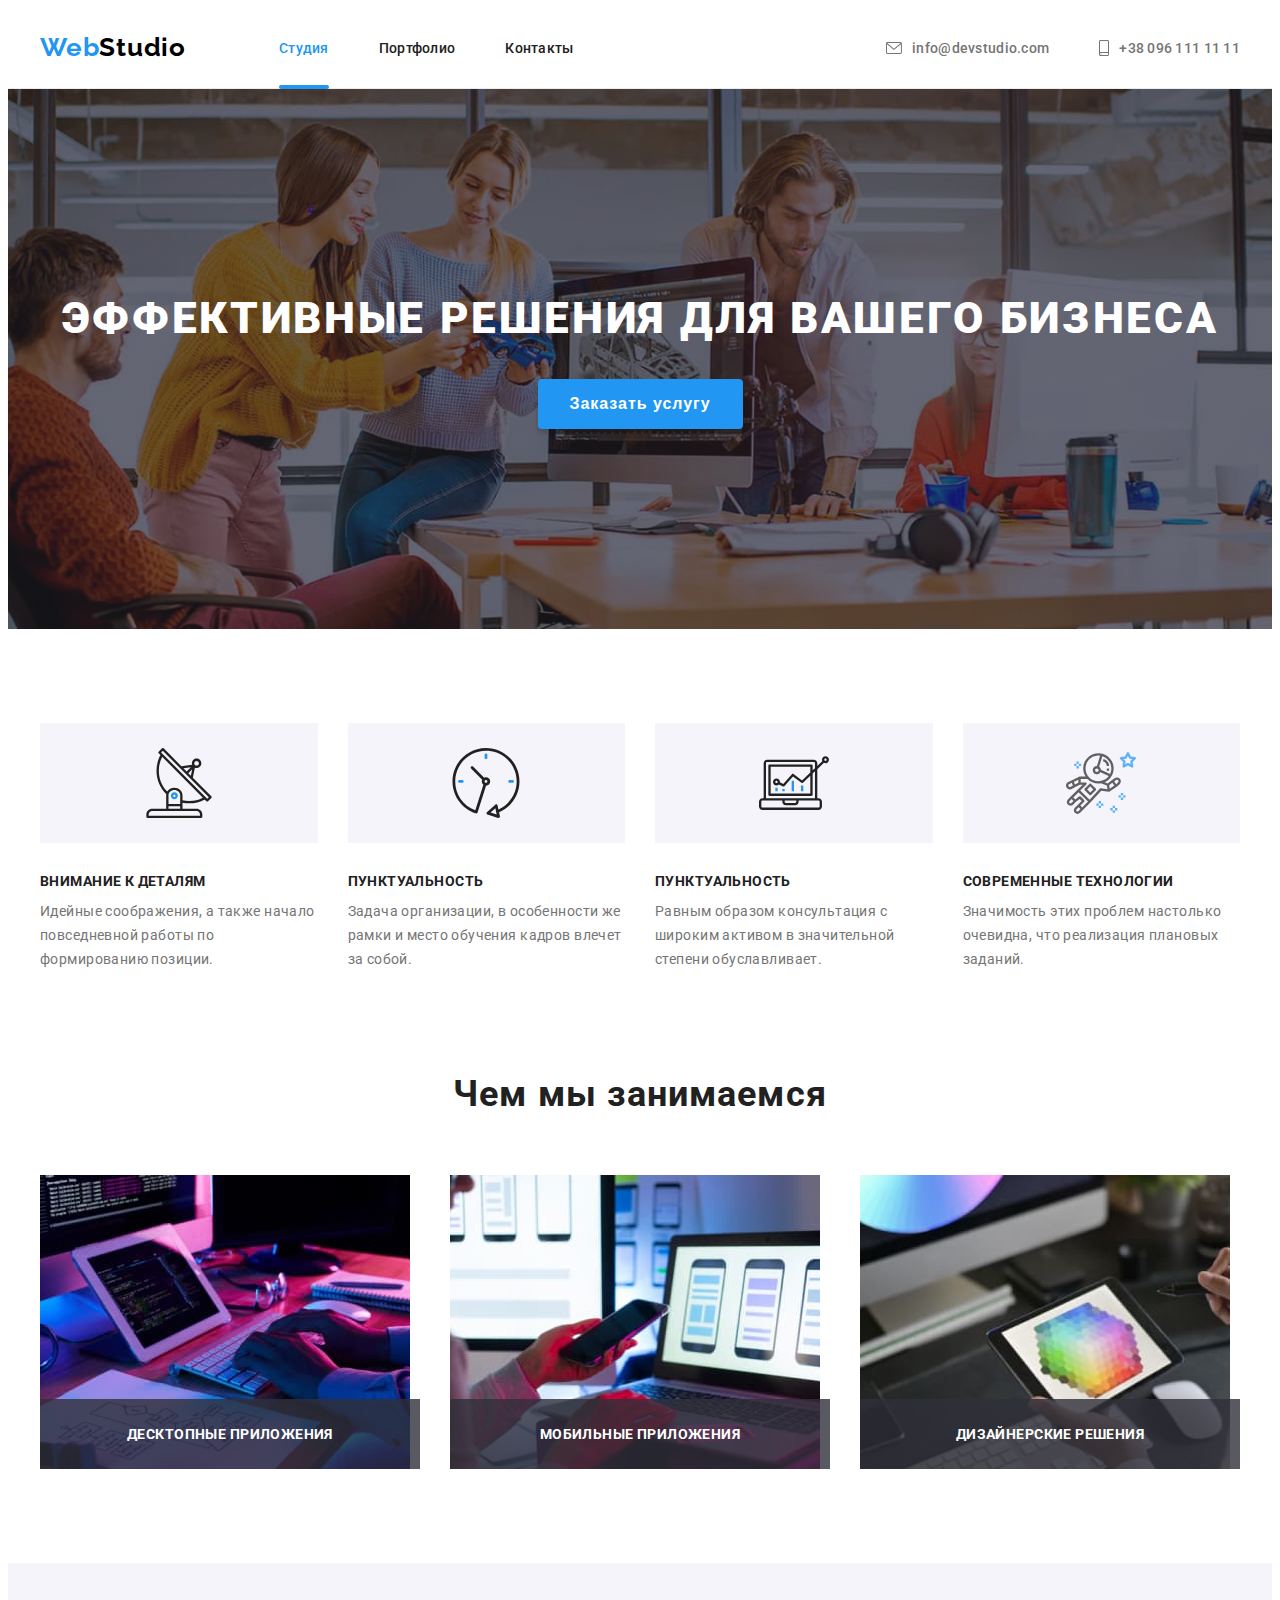
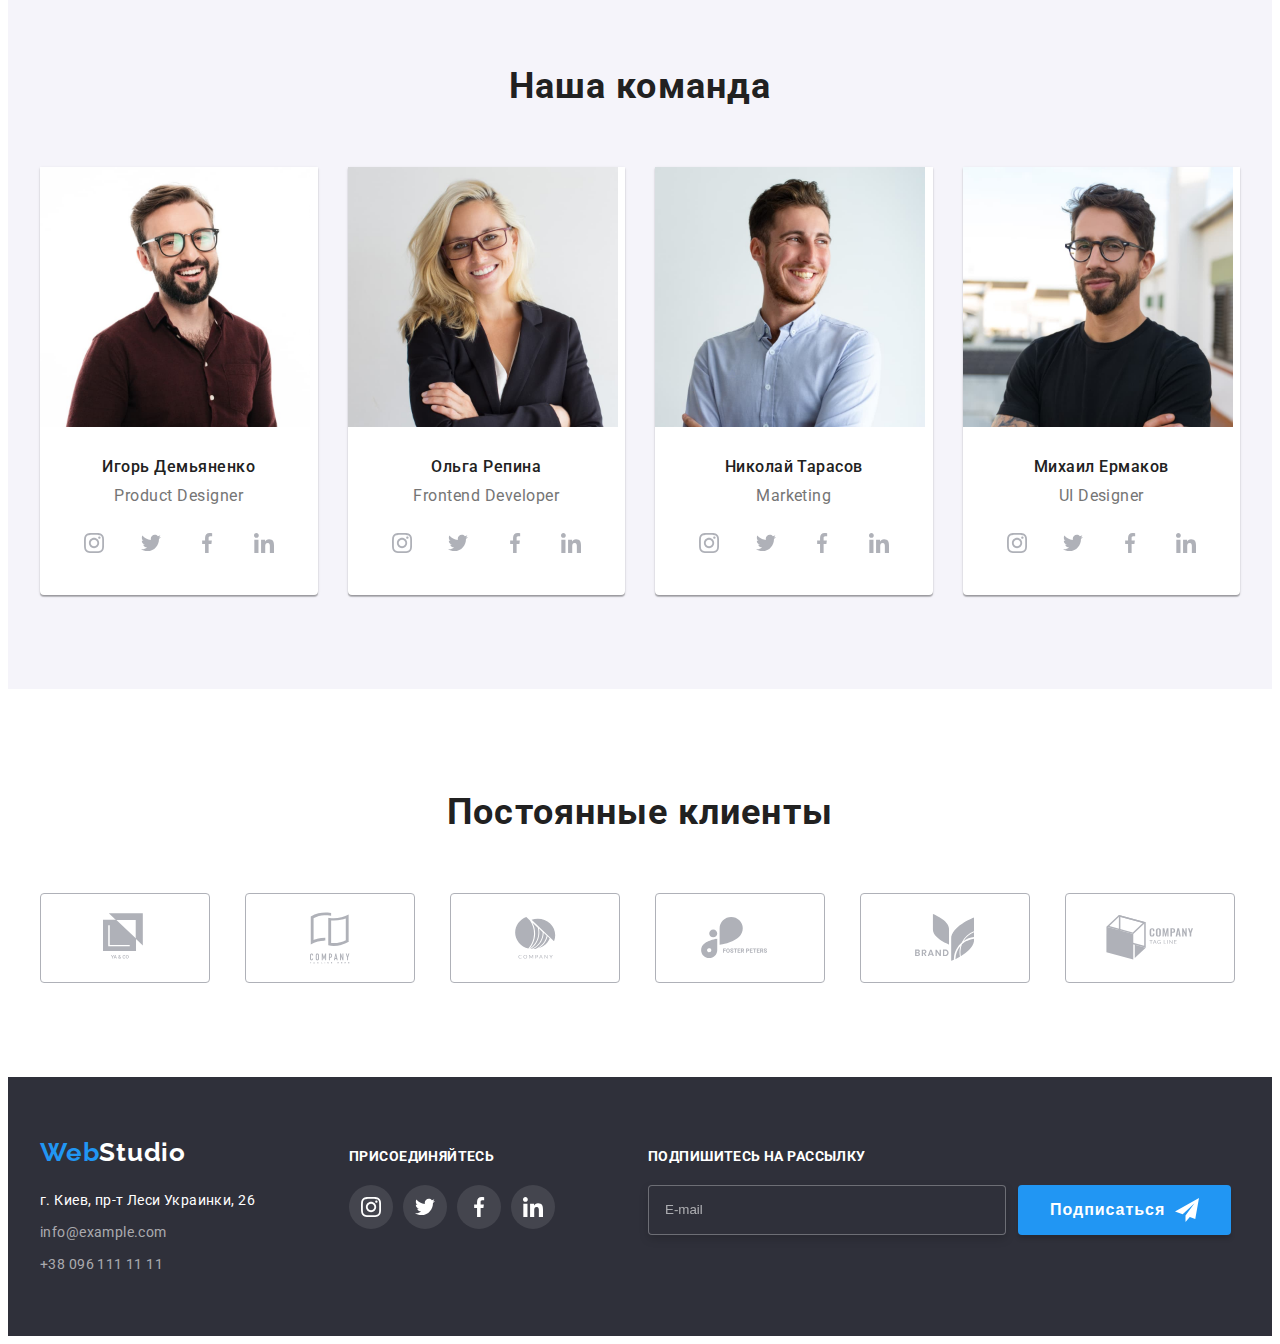
==== index.html @ 2a9a5961 "копия дз7" ====
<!DOCTYPE html>
<html lang="ru">
<head>
    <meta charset="UTF-8">
    <meta http-equiv="X-UA-Compatible" content="IE=edge">
    <meta name="viewport" content="width=device-width, initial-scale=1.0">
    <title>WebStudio</title>
    <link rel="stylesheet" href="./css/main.min.css">
    <link rel="preconnect" href="https://fonts.gstatic.com">
    <link href="https://fonts.googleapis.com/css2?family=Raleway:wght@700&family=Roboto:wght@400;500;700;900&display=swap" rel="stylesheet">
    <link rel="stylesheet"  href="https://cdnjs.cloudflare.com/ajax/libs/animate.css/4.1.1/animate.min.css"/>
    <link rel="stylesheet" href="https://cdnjs.cloudflare.com/ajax/libs/modern-normalize/1.0.0/modern-normalize.min.css" integrity="sha512-ISS7cAi1PEhQ8jnbJpJZMd29NlhNj4AWYyLOSp2CE/CsHxTCu+r+t0D2yoJudVrd0/8fTVPUVDzY5Tvli75u/g==" crossorigin="anonymous">
</head>
<body class="body">
    <header class="header">
        <div class="container">
            <nav class="navigation">
                <a class="navigation__logo link logo animate__backInDown" href="index.html" lang="en"> 
                    <span class="web">Web</span>Studio
                </a>
                <ul class="navigation__list list">
                    <li class="navigation__item list">
                        <a class="navigation__link navigation__link--current link" href="./index.html">Студия</a>
                    </li>
                    <li class="navigation__item list">
                        <a class="navigation__link link" href="./portfolio.html">Портфолио</a>
                    </li>
                    <li class="navigation__item list">
                        <a class="navigation__link link" href="#">Контакты</a>
                    </li>
                </ul>
            </nav>
            <ul class="list-link list">
                <li class="mail-link__item list">
                    <a class="mail-link link" href="mailto:info@devstudio.com"
                        lang="en">
                        <svg class="mail-icon" width="16px" height="12px";>
                            <use href="./img/sprite.svg#icon-envelope"></use>
                        </svg>
                        info@devstudio.com
                    </a>
                </li>
                <li class="tel-link__item list">
                    <a class="tel-link link" href="tel:+380961111111">
                        <svg class="tel-icon" width="10px" height="16px">
                            <use href="./img/sprite.svg#icon-smartphone"></use>
                        </svg>
                        +38 096 111 11 11
                    </a>
                </li>
            </ul>
        </div>
    </header>
    <main>
        <!-- HERO -->
        <section class="hero">
            <div class="container">
                <h1 class="hero__title">Эффективные решения для вашего бизнеса</h1>
                <button class="button hero__button" type="button" data-modal-open>Заказать услугу</button>
            </div>
        </section>
        <!-- Наши преимущества -->
        <section class="advantages section">
            <div class="container">
                <h2 class="title visually-hidden">Наши преимущества</h2>
                <ul class="advantages__list">
                    <li class="advantages__item list">
                        <div class="advantages__container">                        
                            <svg class="antenna-icon" width="70" height="70">
                                <use href="./img/sprite.svg#icon-antenna"></use>
                            </svg>
                        </div>
                        <h3 class="advantages__title">Внимание к деталям</h3>
                        <p class="advantages__description">Идейные соображения, а также начало повседневной работы по формированию позиции.</p>
                    </li>
                    <li class="advantages__item list">
                        <div class="advantages__container">                        
                            <svg class="clock-icon" width="70" height="70">
                                <use href="./img/sprite.svg#icon-clock"></use>
                            </svg>
                        </div>
                        <h3 class="advantages__title">Пунктуальность</h3>
                        <p class="advantages__description">Задача организации, в особенности же рамки и место обучения кадров влечет за собой.</p>
                    </li>
                    <li class="advantages__item list">
                        <div class="advantages__container">                        
                            <svg class="antena-icon" width="70" height="70">
                                <use href="./img/sprite.svg#icon-diagram"></use>
                            </svg>
                        </div>
                        <h3 class="advantages__title">Пунктуальность</h3>
                        <p class="advantages__description">Равным образом консультация с широким активом в значительной степени обуславливает.</p>
                    </li>
                    <li class="advantages__item list">
                        <div class="advantages__container">                        
                            <svg class="antena-icon" width="70" height="70">
                                <use href="./img/sprite.svg#icon-astronaut"></use>
                            </svg>
                        </div>
                        <h3 class="advantages__title">Современные технологии</h3>
                        <p class="advantages__description">Значимость этих проблем настолько очевидна, что реализация плановых заданий.</p>
                    </li>
                </ul>
            </div>
        </section>
        <!-- Чем мы занимаемся -->
        <section class="we-doing section">
            <div class="container">            
                <h2 class="title">Чем мы занимаемся</h2>
                <ul class="we-doing__list">
                    <li class="we-doing__item list">
                        <div class="we-doing__wrapper">
                            <img src="img/our-work/coding.jpg" alt="верстка сайтов" width="370" height="294"> 
                            <p class="we-doing__overlay">Десктопные приложения</p>
                        </div>
                    </li>
                    <li class="we-doing__item list">
                        <div class="we-doing__wrapper">
                            <img src="img/our-work/stylization.jpg" alt="стилизация под гаджеты" width="370" height="294">
                            <p class="we-doing__overlay">Мобильные приложения</p>
                        </div>
                    </li>
                    <li class="we-doing__item list">
                        <div class="we-doing__wrapper">
                            <img src="img/our-work/design.jpg" alt="дизайн сайтов" width="370" height="294">
                            <p class="we-doing__overlay">Дизайнерские решения</p>
                        </div>
                    </li>
                </ul>
            </div>
        </section>
        <!-- Наша Команда -->
        <section class="team section">
            <div class="container">
                <h2 class="title">Наша команда</h2>
                <ul class="team__list">
                    <li class="team__item list">
                        <img src="img/our-team/Igor_demyanenko.jpg" alt="Игорь Демьяненко" width="270" height="260">
                        <div class="team__content">
                            <h3 class="team__name">Игорь Демьяненко</h3>
                            <p class="team__position" lang="en">Product Designer</p>
                            <ul class="social__list">
                                <li class="social__item list">
                                    <a href="" class="social__link link">
                                        <svg class="social__icon" Width="20" Height="20">
                                            <use href="./img/sprite.svg#icon-instagram"></use>
                                        </svg>
                                    </a>
                                </li>
                                <li class="social__item list">
                                    <a href="" class="social__link link">
                                        <svg class="social__icon" Width="20" Height="20">
                                            <use href="./img/sprite.svg#icon-twitter"></use>
                                        </svg>
                                    </a>
                                </li>
                                <li class="social__item list">
                                    <a href="" class="social__link link">
                                        <svg class="social__icon" Width="20" Height="20">
                                            <use href="./img/sprite.svg#icon-facebook"></use>
                                        </svg>
                                    </a>
                                </li>
                                <li class="social__item list">
                                    <a href="" class="social__link link">
                                        <svg class="social__icon" Width="20" Height="20">
                                            <use href="./img/sprite.svg#icon-linkedin"></use>
                                        </svg>
                                    </a>
                                </li>
                            </ul>
                        </div>
                   </li>
                    <li class="team__item list">
                        <img src="img/our-team/Olha_Repina.jpg" alt="Ольга Репина" width="270" height="260">
                        <div class="team__content">
                            <h3 class="team__name">Ольга Репина</h3>
                            <p class="team__position" lang="en">Frontend Developer</p>
                            <ul class="social__list">
                                <li class="social__item list">
                                    <a href="" class="social__link link">
                                        <svg class="social__icon" Width="20" Height="20">
                                            <use href="./img/sprite.svg#icon-instagram"></use>
                                        </svg>
                                    </a>
                                </li>
                                <li class="social__item list">
                                    <a href="" class="social__link link">
                                        <svg class="social__icon" Width="20" Height="20">
                                            <use href="./img/sprite.svg#icon-twitter"></use>
                                        </svg>
                                    </a>
                                </li>
                                <li class="social__item list">
                                    <a href="" class="social__link link">
                                        <svg class="social__icon" Width="20" Height="20">
                                            <use href="./img/sprite.svg#icon-facebook"></use>
                                        </svg>
                                    </a>
                                </li>
                                <li class="social__item list">
                                    <a href="" class="social__link link">
                                        <svg class="social__icon" Width="20" Height="20">
                                            <use href="./img/sprite.svg#icon-linkedin"></use>
                                        </svg>
                                    </a>
                                </li>
                            </ul>
                        </div>
                    </li>
                    <li class="team__item list">
                        <img src="img/our-team/Nikolai_Tarasov.jpg" alt="Николай Тарасов" width="270" height="260">
                        <div class="team__content">
                            <h3 class="team__name">Николай Тарасов</h3>
                            <p class="team__position" lang="en">Marketing</p>
                            <ul class="social__list">
                                <li class="social__item list">
                                    <a href="" class="social__link link">
                                        <svg class="social__icon" Width="20" Height="20">
                                            <use href="./img/sprite.svg#icon-instagram"></use>
                                        </svg>
                                    </a>
                                </li>
                                <li class="social__item list">
                                    <a href="" class="social__link link">
                                        <svg class="social__icon" Width="20" Height="20">
                                            <use href="./img/sprite.svg#icon-twitter"></use>
                                        </svg>
                                    </a>
                                </li>
                                <li class="social__item list">
                                    <a href="" class="social__link link">
                                        <svg class="social__icon" Width="20" Height="20">
                                            <use href="./img/sprite.svg#icon-facebook"></use>
                                        </svg>
                                    </a>
                                </li>
                                <li class="social__item list">
                                    <a href="" class="social__link link">
                                        <svg class="social__icon" Width="20" Height="20">
                                            <use href="./img/sprite.svg#icon-linkedin"></use>
                                        </svg>
                                    </a>
                                </li>
                            </ul>
                        </div>
                    </li>
                    <li class="team__item list">
                        <img src="img/our-team/Mikhail_Ermakov.jpg" alt="Михаил Ермаков" width="270" height="260">
                        <div class="team__content">
                            <h3 class="team__name">Михаил Ермаков</h3>
                            <p class="team__position" lang="en">UI Designer</p>
                             <ul class="social__list">
                                <li class="social__item list">
                                    <a href="" class="social__link link">
                                        <svg class="social__icon" Width="20" Height="20">
                                            <use href="./img/sprite.svg#icon-instagram"></use>
                                        </svg>
                                    </a>
                                </li>
                                <li class="social__item list">
                                    <a href="" class="social__link link">
                                        <svg class="social__icon" Width="20" Height="20">
                                            <use href="./img/sprite.svg#icon-twitter"></use>
                                        </svg>
                                    </a>
                                </li>
                                <li class="social__item list">
                                    <a href="" class="social__link link">
                                        <svg class="social__icon" Width="20" Height="20">
                                            <use href="./img/sprite.svg#icon-facebook"></use>
                                        </svg>
                                    </a>
                                </li>
                                <li class="social__item list">
                                    <a href="" class="social__link link">
                                        <svg class="social__icon" Width="20" Height="20">
                                            <use href="./img/sprite.svg#icon-linkedin"></use>
                                        </svg>
                                    </a>
                                </li>
                            </ul>
                        </div>
                    </li>
                </ul>
            </div>
        </section>
        <!-- Постоянные клиенты -->
        <section class="clients section">
            <div class="container">
                <h2 class="title"> Постоянные клиенты</h2>
                <ul class="clients__list">
                        <li class="clients__item list">
                            <a href="" class="clients__link link">
                                <svg class="clients__icon" Width="44" Height="49">
                                    <use href="./img/sprite.svg#icon-yaco"></use>
                                </svg>
                            </a>
                        </li>
                        <li class="clients__item list">
                            <a href="" class="clients__link link">
                                <svg class="clients__icon" Width="40" Height="52">
                                    <use href="./img/sprite.svg#icon-tagline"></use>
                                </svg>
                            </a>
                        </li>
                    <li class="clients__item list">
                        <a href="" class="clients__link link">
                            <svg class="clients__icon" Width="41" Height="42">
                                <use href="./img/sprite.svg#icon-company"></use>
                            </svg>
                        </a>
                    </li>
                    <li class="clients__item list">
                        <a href="" class="clients__link link">
                            <svg class="clients__icon" Width="79" Height="42">
                                <use href="./img/sprite.svg#icon-foster"></use>
                            </svg>
                        </a>
                    </li>
                    <li class="clients__item list">
                        <a href="" class="clients__link link">
                            <svg class="clients__icon" Width="59" Height="47">
                                <use href="./img/sprite.svg#icon-brand"></use>
                            </svg>
                        </a>
                    </li>
                    <li class="clients__item list">
                        <a href="" class="clients__link link">
                            <svg class="clients__icon" Width="88" Height="45">
                                <use href="./img/sprite.svg#icon-tagline2"></use>
                            </svg>
                        </a>
                    </li>
                </ul>
            </div>
        </section>
    </main>
    <footer class="footer">
        <div class="footer__container container">
            <div class="footer__address">
                <a class="logo footer__logo link" href="/index.html" lang="en"> 
                    <span class="web">Web</span>Studio
                </a>
                <address class="address">
                    <ul class="address__list list">
                        <li class="address__link list">
                            <a class="map__link link" href="https://goo.gl/maps/UGEpoh52W3yYsYzf7" target="_blank" rel="noopener noreferrer">г. Киев, пр-т Леси Украинки, 26</a>
                        </li>
                        <li class="address__link list">
                            <a class="mail__link-footer link" href="mailto:info@example.com">info@example.com</a>
                        </li>
                        <li class="address__link list">
                            <a class="tel__link-footer link" href="tel:+380961111111">+38 096 111 11 11</a>
                        </li>
                    </ul>
                </address>
            </div>
            <div class="footer-icon">
                <b class="footer-social">ПРИСОЕДИНЯЙТЕСЬ</b>
                <ul class="social__list footer-social__list">
                    <li class="footer-social__item list">
                        <a href="" class="social__link footer-social__link link">
                            <svg class="footer-social__icon" Width="20" Height="20">
                                <use href="./img/sprite.svg#icon-instagram"></use>
                            </svg>
                        </a>
                    </li>
                    <li class="footer-social__item list">
                        <a href="" class="social__link footer-social__link link">
                            <svg class="footer-social__icon" Width="20" Height="20">
                                <use href="./img/sprite.svg#icon-twitter"></use>
                            </svg>
                        </a>
                    </li>
                    <li class="footer-social__item list">
                        <a href="" class="social__link footer-social__link link">
                            <svg class="footer-social__icon" Width="20" Height="20">
                                <use href="./img/sprite.svg#icon-facebook"></use>
                            </svg>
                        </a>
                    </li>
                    <li class="footer-social__item list">
                        <a href="" class="social__link footer-social__link link">
                            <svg class="footer-social__icon" Width="20" Height="20">
                                <use href="./img/sprite.svg#icon-linkedin"></use>
                            </svg>
                        </a>
                    </li>
                </ul>
            </div>
            <div class="subscription">
                <b class="footer-social">ПОДПИШИТЕСЬ НА РАССЫЛКУ</b>
                <form class="subscription__form" action="#">
                    <label class="subscription__label">
                        <input type="email" name="E-mail" placeholder="E-mail" class="subscription__input">                        
                    </label>
                    <button type="submit" class="button subscription__btn">Подписаться
                        <svg class="btn__icon" Width="24" Height="24">
                            <use href="./img/sprite.svg#icon-send"></use>
                        </svg>
                    </button>
                </form>
            </div>
        </div>
    </footer>

    <div class="backdrop is-hidden" data-modal>
        <div class="modal">
            <button type="button" class="modal__close-button" data-modal-close>
                <svg class="modal__close-button_icon" width="11" height="11">
                    <use href="./img/sprite.svg#modal-close-button"></use>
                </svg>
            </button>
            <h3 class="modal__title">Оставьте свои данные, мы вам перезвоним</h3>
            <form class="modal-form" action="#">
                <label class="modal-form__field"> Имя
                    <span class="modal-form__input-wrapper">
                        <input type="text" name="user-name" placeholder="" class="modal-form__input" required 
                        minlength="2">
                        <svg class="icon__modal" Width="18" Height="18">
                            <use href="./img/sprite.svg#icon-person"></use>
                        </svg>                        
                    </span>
                </label>
                <label class="modal-form__field"> Телефон
                    <span class="modal-form__input-wrapper">
                        <input type="tel" name="user-tel" placeholder="" class="modal-form__input" required 
                        pattern="[0-9]{3}-[0-9]{3}-[0-9]{2}-[0-9]{2}" title="050-111-11-11">
                        <svg class="icon__modal" Width="18" Height="18">
                            <use href="./img/sprite.svg#icon-phone"></use>
                        </svg>
                    </span>    
                </label>
                <label class="modal-form__field"> Почта
                    <span class="modal-form__input-wrapper">
                        <input type="email" name="user-email" placeholder="" class="modal-form__input">
                        <svg class="icon__modal" Width="18" Height="18">
                            <use href="./img/sprite.svg#icon-email"></use>
                        </svg>
                    </span>    
                </label>
                <label class="modal-form__field"> Комментарий
                   <textarea name="user-message" class="modal-form__message" placeholder="Введите текст"></textarea>
                </label>
                <input type="checkbox" id="user-term" name="user-term" class="modal-form__term visually-hidden">
                <label for="user-term" class="modal-form__check-desc">Соглашаюсь с рассылкой и принимаю&nbsp;
                    <a href="#" class="modal-form__contract"> Условия договора</a>
                </label>
                <button type="submit" class="modal__btn">Отправить</button>
            </form>
        </div>
    </div>

    <script src="./js/modal.js"></script>
</body>
</html>
---- css/main.min.css ----
:root{--main-font: "Roboto", sans-serif;--second-font: "Raleway", sans-serif;--main-color: #ffffff;--second-color: #2196f3;--bottom-background: #188ce8;--text-color: #212121;--second-text-color: #757575;--second-background: #2F303A;--team-background: #F5F4FA;--navigation__logo: #000000;--footer-logo: #ffffff;--icon-color: #AFB1B8;--section-pb: 94px;--section-pt: 94px}.section{padding-top:var(--section-pt);padding-bottom:var(--section-pb)}.visually-hidden{position:absolute !important;clip:rect(1px 1px 1px 1px);clip:rect(1px, 1px, 1px, 1px);padding:0 !important;border:0 !important;height:1px !important;width:1px !important;overflow:hidden}.body{font-family:var(--main-font);font-weight:400;background:var(--main-color)}h1,h2,h3,h4,h5,h6,p,b{margin:0}ul,ol{margin:0;padding:0}img{display:block}.link{text-decoration:none}.list{list-style:none}.address,.footer-social{font-style:normal}.container{width:1200px;margin:0 auto;padding:0 15px}.button{display:block;margin:0 auto;min-width:200px;padding:10px 32px;font-weight:700;font-size:16px;line-height:1.875em;letter-spacing:0.06em;cursor:pointer;color:var(--main-color);background:var(--second-color);box-shadow:0px 4px 4px rgba(0,0,0,0.15);border-radius:4px;border:none}.social__link{display:flex;justify-content:center;align-items:center;width:44px;height:44px;border-radius:50%;transition:background-color 250ms cubic-bezier(0.4, 0, 0.2, 1)}.social__link:hover,.social__link:focus{background-color:var(--second-color)}.social__link:hover .social__icon,.social__link:focus .social__icon{fill:#ffffff}.logo{font-family:var(--second-font);font-weight:700;font-size:26px;line-height:1.192em;letter-spacing:0.03em;margin-right:93px;padding-top:24px;padding-bottom:25px;color:var(--navigation__logo);animation-duration:700ms}.web{color:var(--second-color)}.title{font-weight:700;font-size:36px;line-height:1.666em;text-align:center;letter-spacing:0.03em;color:var(--text-color);margin-bottom:50px}.social__list{display:flex;align-items:center;justify-content:space-between}.social__icon{fill:var(--icon-color);transition:fill 250ms cubic-bezier(0.4, 0, 0.2, 1)}.backdrop{position:fixed;top:0;left:0;width:100vw;height:100vh;background-color:rgba(0,0,0,0.1);transition:all 250ms linear}.modal{position:absolute;top:50%;left:50%;transform:translate(-50%, -50%);width:528px;height:581px;background-color:var(--main-color);box-shadow:0px 1px 3px rgba(0,0,0,0.12),0px 1px 1px rgba(0,0,0,0.14),0px 2px 1px rgba(0,0,0,0.2);border-radius:4px;padding:40px}.modal__close-button{align-items:center;position:absolute;top:8px;right:8px;width:30px;height:30px;background:var(--main-color);border:1px solid rgba(0,0,0,0.1);border-radius:50%;cursor:pointer;transition:250ms cubic-bezier(0.4, 0, 0.2, 1)}.modal__close-button:hover,.modal__close-button:focus{fill:var(--second-color)}.is-hidden{opacity:0;visibility:hidden;pointer-events:none}.modal__title{font-weight:700;font-size:20px;line-height:1.15em;letter-spacing:0.03em;color:var(--text-color);margin-bottom:12px}.modal-form{display:flex;flex-direction:column}.modal-form__field{position:relative;font-family:var(--main-font);font-weight:400;font-size:12px;line-height:14px;letter-spacing:0.01em;color:#757575}.modal-form__input{width:100%;height:40px;border:1px solid rgba(33,33,33,0.2);border-radius:4px;padding-left:42px;transition:250ms cubic-bezier(0.4, 0, 0.2, 1)}.modal-form__input:focus{outline:none;border-color:var(--second-color)}.modal-form__input-wrapper{position:relative;display:block;margin-top:4px;margin-bottom:10px}.icon__modal{position:absolute;top:50%;left:12px;transform:translateY(-50%);transition:250ms cubic-bezier(0.4, 0, 0.2, 1)}.modal-form__input:focus+.icon__modal{fill:var(--second-color)}.modal-form__message{width:100%;height:120px;border:1px solid rgba(33,33,33,0.2);border-radius:4px;padding:12px 16px;resize:none;transition:250ms cubic-bezier(0.4, 0, 0.2, 1);margin-top:4px;margin-bottom:20px}.modal-form__message::placeholder{color:rgba(117,117,117,0.5)}.modal-form__message:focus{outline:none;border-color:var(--second-color)}.modal-form__check-desc{font-family:var(--main-font);font-style:normal;font-weight:400;font-size:14px;line-height:24px;letter-spacing:0.03em;color:var(--second-text-color);display:flex;align-items:center;margin-bottom:30px}.modal-form__check-desc::before{display:block;content:"";width:16px;height:15px;border:1px solid #212121;cursor:pointer;margin-right:8px}.modal-form__term:checked+.modal-form__check-desc::before{background-image:url(../img/icon-check.svg);background-position:center;border:none}.modal-form__term:focus+.modal-form__check-desc::before{outline:1px solid #2196F3}.modal-form__contract{text-decoration-line:underline;color:var(--second-color)}.modal__btn{display:block;align-items:center;margin:0 auto;padding:10px 55px;font-family:var(--main-font);font-weight:700;font-size:16px;line-height:30px;letter-spacing:0.06em;cursor:pointer;min-width:200px;color:var(--main-color);background-color:var(--second-color);box-shadow:0px 4px 4px rgba(0,0,0,0.15);border-radius:4px;border:none;transition:250ms cubic-bezier(0.4, 0, 0.2, 1)}.modal__btn:focus,.modal__btn:hover{background-color:var(--bottom-background)}.header{border-bottom:1px solid #ECECEC}.header .container{display:flex;align-items:center}.navigation{display:flex;align-items:center}.navigation__list{display:flex;align-items:center}.navigation__item:not(:last-child){margin-right:50px;position:relative}.navigation__link{font-weight:500;font-size:14px;line-height:1.143em;letter-spacing:0.02em;color:var(--text-color);padding-top:32px;padding-bottom:32px;transition:color 250ms cubic-bezier(0.4, 0, 0.2, 1)}.navigation__link:hover,.navigation__link:focus{color:var(--second-color)}.navigation__link--current{color:var(--second-color)}.navigation__link--current::after{content:"";display:block;width:100%;height:4px;background-color:var(--second-color);position:absolute;border-radius:2px;margin-top:28px}.list-link{display:flex;align-items:center;margin-left:auto}.mail-link,.tel-link{font-weight:500;font-size:14px;line-height:1.143em;letter-spacing:0.02em;color:var(--second-text-color);display:flex;align-items:center;padding-top:10px;padding-bottom:10px;transition:color 250ms cubic-bezier(0.4, 0, 0.2, 1)}.mail-link:focus,.mail-link:hover,.tel-link:focus,.tel-link:hover{color:var(--second-color)}.mail-link:focus svg,.mail-link:hover svg,.tel-link:focus svg,.tel-link:hover svg{fill:var(--second-color)}.mail-icon{margin-right:10px;fill:var(--second-text-color);transition:fill 250ms cubic-bezier(0.4, 0, 0.2, 1)}.tel-icon{margin-right:10px;fill:var(--second-text-color);transition:fill 250ms cubic-bezier(0.4, 0, 0.2, 1)}.tel-link__item{margin-left:50px}.hero{background-image:linear-gradient(to right, rgba(47,48,58,0.4), rgba(47,48,58,0.4)),url(../img/hero-img.jpg);background-size:cover;background-repeat:no-repeat;background-position:center;background-color:var(--second-background);max-width:1600px;margin:0 auto}.hero .container{padding:200px 0}.hero__title{font-weight:900;font-size:44px;line-height:1.363em;letter-spacing:0.06em;text-transform:uppercase;text-align:center;color:var(--main-color);margin-bottom:30px}.hero__button{transition:background-color 250ms cubic-bezier(0.4, 0, 0.2, 1)}.hero__button:hover,.hero__button:focus{background-color:var(--bottom-background)}.advantages{padding-bottom:0}.advantages__title{font-weight:700;font-size:14px;line-height:1.143em;letter-spacing:0.03em;text-transform:uppercase;color:var(--text-color);margin-bottom:10px}.advantages__list{display:flex;margin-top:-30px;margin-left:-30px}.advantages__item{margin-top:30px;margin-left:30px;flex-basis:calc(100% / 4 - 30px)}.advantages__container{display:flex;align-items:center;justify-content:center;height:120px;background-color:var(--team-background);margin-bottom:30px}.advantages__description{font-size:14px;line-height:1.714em;letter-spacing:0.03em;color:var(--second-text-color)}.we-doing__list{display:flex;flex-wrap:wrap;margin-left:-30px;margin-top:-30px}.we-doing__item{flex-basis:calc(100% / 3 - 30px);margin-left:30px;margin-top:30px}.we-doing__wrapper{position:relative}.we-doing__wrapper>.we-doing__overlay{position:absolute;bottom:0%;left:0%;width:100%;padding:27px 0px;font-weight:700;font-size:14px;line-height:16px;text-align:center;letter-spacing:0.03em;text-transform:uppercase;background-color:rgba(47,48,58,0.8);color:var(--main-color)}.team{background:var(--team-background);padding-top:var(--section-pt);padding-bottom:var(--section-pb)}.team__list{display:flex;flex-wrap:wrap;margin-left:-30px;margin-top:-30px}.team__item{flex-basis:calc(100% / 4 - 30px);margin-left:30px;margin-top:30px;background-color:var(--main-color);box-shadow:0px 1px 3px rgba(0,0,0,0.12),0px 1px 1px rgba(0,0,0,0.14),0px 2px 1px rgba(0,0,0,0.2);border-radius:0px 0px 4px 4px}.team__content{padding:30px 32px}.team__name{font-weight:500;font-size:16px;line-height:1.187em;letter-spacing:0.03em;text-align:center;margin-bottom:10px;color:var(--text-color)}.team__position{font-size:16px;line-height:1.187em;letter-spacing:0.03em;text-align:center;color:var(--second-text-color);margin-bottom:16px}.client{padding-top:var(--section-pt);padding-bottom:var(--section-pb)}.clients__list{display:flex;justify-content:center;align-items:center;margin-left:-30px;margin-top:-30px}.clients__link{display:flex;justify-content:center;align-items:center;width:170px;height:90px;border:1px solid #AFB1B8;box-sizing:border-box;border-radius:4px;transition:border-color 250ms cubic-bezier(0.4, 0, 0.2, 1)}.clients__link:hover,.clients__link:focus{border-color:#2196F3}.clients__link:hover>.clients__icon,.clients__link:focus>.clients__icon{fill:#2196F3}.clients__icon{display:flex;background-position:center;fill:var(--icon-color);transition:fill 250ms cubic-bezier(0.4, 0, 0.2, 1)}.clients__item{flex-basis:calc(100% / 6 - 30px);margin-left:30px;margin-top:30px}.portfolio__list{display:flex;justify-content:center;margin-bottom:50px}.portfolio__item:not(:last-child){margin-right:8px}.portfolio__button{display:block;margin:0 auto;padding:6px 22px;font-weight:500;font-size:16px;line-height:1.625em;letter-spacing:0.03em;cursor:pointer;background-color:var(--team-background);color:var(--text-color);border-radius:4px;border:0;transition:color 250ms cubic-bezier(0.4, 0, 0.2, 1),background-color 250ms cubic-bezier(0.4, 0, 0.2, 1),box-shadow 250ms cubic-bezier(0.4, 0, 0.2, 1)}.portfolio__button:hover,.portfolio__button:focus{background-color:var(--second-color);color:var(--main-color);box-shadow:0px 3px 1px rgba(0,0,0,0.1),0px 1px 2px rgba(0,0,0,0.08),0px 2px 2px rgba(0,0,0,0.12)}.portfolio-cards__list{display:flex;flex-wrap:wrap;margin-left:-30px;margin-top:-30px}.portfolio-cards__item{flex-basis:calc(100% / 3 - 30px);margin-left:30px;margin-top:30px;background-color:var(--main-color)}.portfolio-cards__link{display:block;transition:box-shadow 250ms cubic-bezier(0.4, 0, 0.2, 1)}.portfolio-cards__link:hover,.portfolio-cards__link:focus{box-shadow:0px 1px 1px rgba(0,0,0,0.12),0px 4px 4px rgba(0,0,0,0.06),1px 4px 6px rgba(0,0,0,0.16)}.portfolio-cards__content{padding:20px 24px;border:1px solid #eee;border-top:0;box-sizing:border-box}.title-cards{font-weight:700;font-size:18px;line-height:2em;letter-spacing:0.05em;margin-bottom:4px;color:var(--text-color)}.cards-about{font-size:16px;line-height:1.875em;letter-spacing:0.03em;color:var(--second-text-color)}.portfolio-cards__wrapper{position:relative;overflow:hidden}.overlay{position:absolute;top:0;left:0;height:100%;background-color:rgba(33,150,243,0.9);font-weight:normal;font-size:18px;line-height:28px;letter-spacing:0.03em;color:#ffffff;padding:63px 24px;overflow:auto;transform:translateY(100%);transition:transform 250ms cubic-bezier(0.4, 0, 0.2, 1)}.portfolio-cards__link:hover .overlay,.portfolio-cards__link:focus .overlay{transform:translateY(0%)}.footer{margin:0;padding-top:0;padding-bottom:0;background-color:var(--second-background);padding-top:60px;padding-bottom:60px}.footer__logo{color:var(--footer-logo)}.footer__container{display:flex;align-items:baseline}.footer__address{display:block;margin-right:70px}.address{margin-top:20px}.address__link:not(:first-child){margin-top:8px}.map__link{font-size:14px;line-height:1.714em;letter-spacing:0.03em;color:var(--main-color);transition:color 250ms cubic-bezier(0.4, 0, 0.2, 1)}.mail__link-footer,.tel__link-footer{font-size:14px;line-height:1.714em;letter-spacing:0.03em;color:rgba(255,255,255,0.6);transition:color 250ms cubic-bezier(0.4, 0, 0.2, 1)}.map__link:focus,.map__link:hover,.mail__link-footer:focus,.mail__link-footer:hover,.tel__link-footer:focus,.tel__link-footer:hover{color:var(--second-color)}.footer-social{font-family:var(--main-font);font-weight:700;font-size:14px;line-height:16px;letter-spacing:0.03em;text-transform:uppercase;color:var(--main-color)}.footer-social__item:not(:last-child){margin-right:10px}.footer-social__list{margin-top:20px}.footer-social__link{background-color:rgba(255,255,255,0.1)}.footer-social__icon{fill:#fff}.subscription{margin-left:93px}.subscription__form{display:flex;align-items:center;margin-top:20px}.subscription__input{width:358px;height:50px;border:1px solid rgba(255,255,255,0.3);box-sizing:border-box;filter:drop-shadow(0px 4px 4px rgba(0,0,0,0.15));border-radius:4px;background-color:var(--second-background);color:var(--main-color);padding-left:16px}.subscription__input::placeholder{color:rgba(255,255,255,0.6)}.subscription__btn{display:flex;align-items:center;margin-left:12px}.btn__icon{margin-left:10px;fill:var(--main-color)}
/*# sourceMappingURL=main.min.css.map */
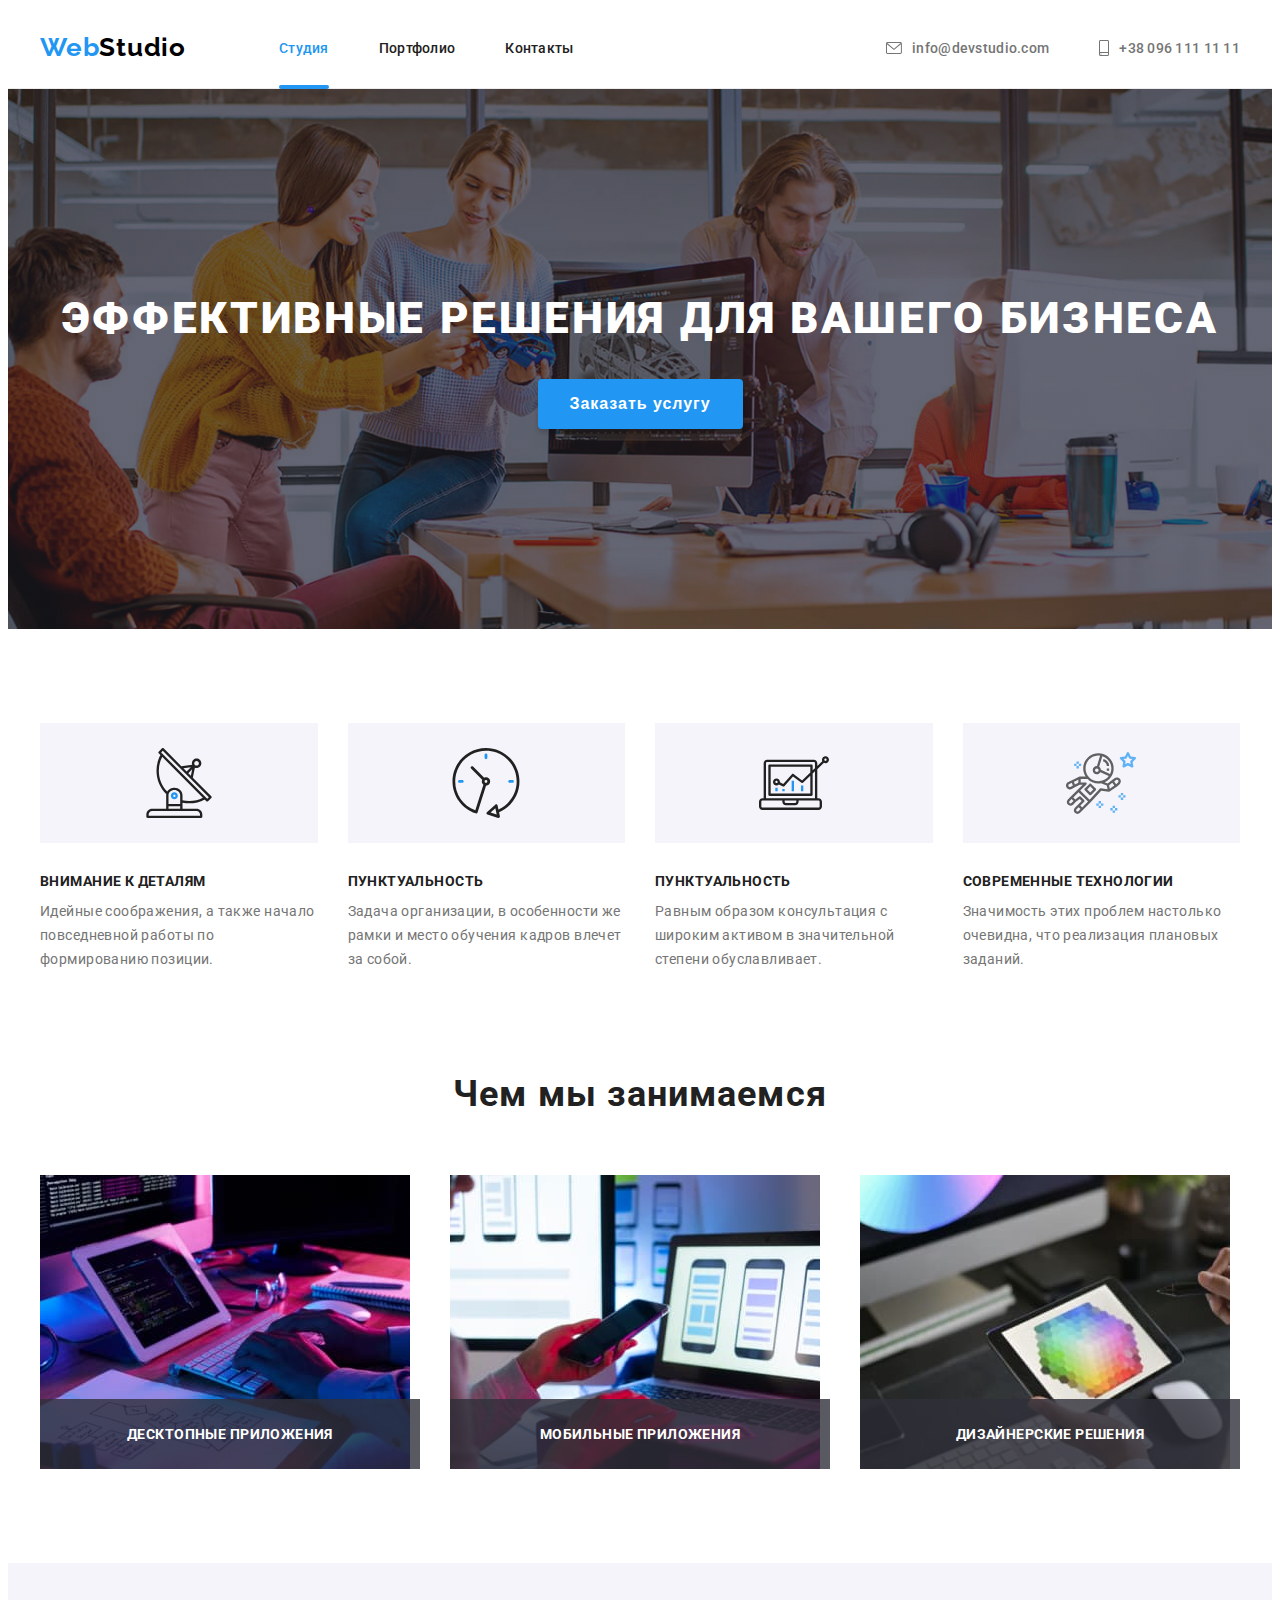
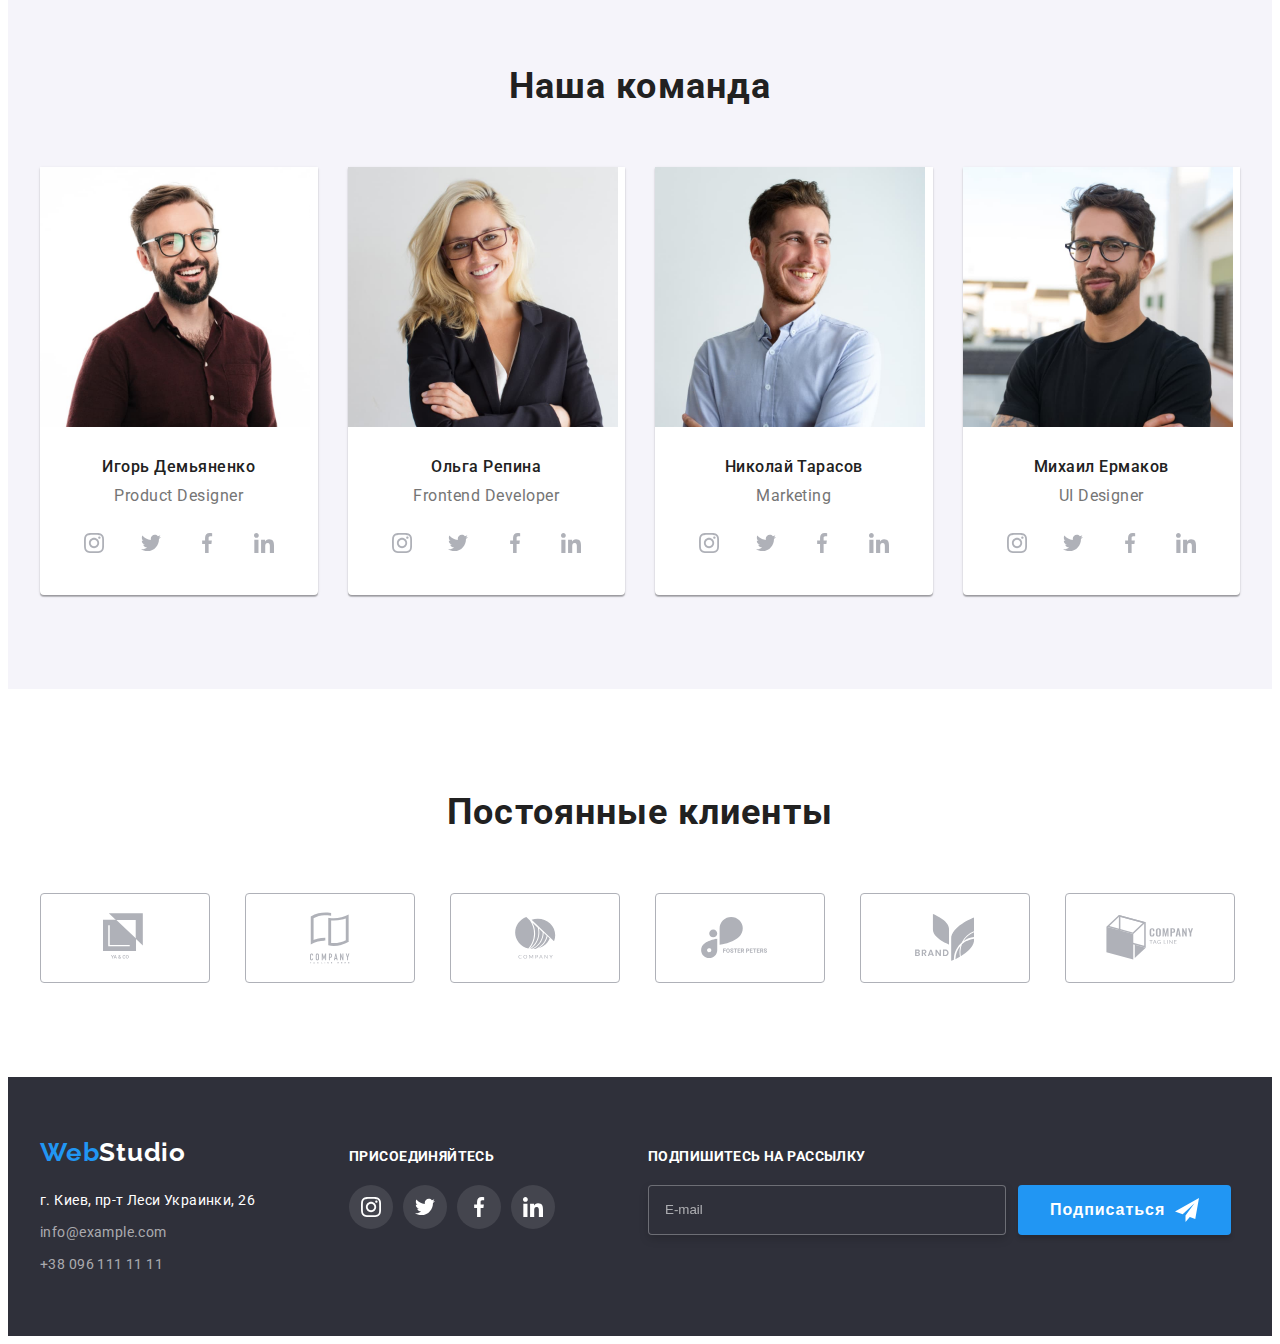
==== commit 9a712bf2: "исправлены ошибки (от ментора))" ====
--- a/index.html
+++ b/index.html
@@ -5,11 +5,11 @@
     <meta http-equiv="X-UA-Compatible" content="IE=edge">
     <meta name="viewport" content="width=device-width, initial-scale=1.0">
     <title>WebStudio</title>
-    <link rel="stylesheet" href="./css/main.min.css">
     <link rel="preconnect" href="https://fonts.gstatic.com">
     <link href="https://fonts.googleapis.com/css2?family=Raleway:wght@700&family=Roboto:wght@400;500;700;900&display=swap" rel="stylesheet">
     <link rel="stylesheet"  href="https://cdnjs.cloudflare.com/ajax/libs/animate.css/4.1.1/animate.min.css"/>
     <link rel="stylesheet" href="https://cdnjs.cloudflare.com/ajax/libs/modern-normalize/1.0.0/modern-normalize.min.css" integrity="sha512-ISS7cAi1PEhQ8jnbJpJZMd29NlhNj4AWYyLOSp2CE/CsHxTCu+r+t0D2yoJudVrd0/8fTVPUVDzY5Tvli75u/g==" crossorigin="anonymous">
+    <link rel="stylesheet" href="./css/main.min.css">
 </head>
 <body class="body">
     <header class="header">
--- a/css/main.min.css
+++ b/css/main.min.css
@@ -1,2 +1,2 @@
-:root{--main-font: "Roboto", sans-serif;--second-font: "Raleway", sans-serif;--main-color: #ffffff;--second-color: #2196f3;--bottom-background: #188ce8;--text-color: #212121;--second-text-color: #757575;--second-background: #2F303A;--team-background: #F5F4FA;--navigation__logo: #000000;--footer-logo: #ffffff;--icon-color: #AFB1B8;--section-pb: 94px;--section-pt: 94px}.section{padding-top:var(--section-pt);padding-bottom:var(--section-pb)}.visually-hidden{position:absolute !important;clip:rect(1px 1px 1px 1px);clip:rect(1px, 1px, 1px, 1px);padding:0 !important;border:0 !important;height:1px !important;width:1px !important;overflow:hidden}.body{font-family:var(--main-font);font-weight:400;background:var(--main-color)}h1,h2,h3,h4,h5,h6,p,b{margin:0}ul,ol{margin:0;padding:0}img{display:block}.link{text-decoration:none}.list{list-style:none}.address,.footer-social{font-style:normal}.container{width:1200px;margin:0 auto;padding:0 15px}.button{display:block;margin:0 auto;min-width:200px;padding:10px 32px;font-weight:700;font-size:16px;line-height:1.875em;letter-spacing:0.06em;cursor:pointer;color:var(--main-color);background:var(--second-color);box-shadow:0px 4px 4px rgba(0,0,0,0.15);border-radius:4px;border:none}.social__link{display:flex;justify-content:center;align-items:center;width:44px;height:44px;border-radius:50%;transition:background-color 250ms cubic-bezier(0.4, 0, 0.2, 1)}.social__link:hover,.social__link:focus{background-color:var(--second-color)}.social__link:hover .social__icon,.social__link:focus .social__icon{fill:#ffffff}.logo{font-family:var(--second-font);font-weight:700;font-size:26px;line-height:1.192em;letter-spacing:0.03em;margin-right:93px;padding-top:24px;padding-bottom:25px;color:var(--navigation__logo);animation-duration:700ms}.web{color:var(--second-color)}.title{font-weight:700;font-size:36px;line-height:1.666em;text-align:center;letter-spacing:0.03em;color:var(--text-color);margin-bottom:50px}.social__list{display:flex;align-items:center;justify-content:space-between}.social__icon{fill:var(--icon-color);transition:fill 250ms cubic-bezier(0.4, 0, 0.2, 1)}.backdrop{position:fixed;top:0;left:0;width:100vw;height:100vh;background-color:rgba(0,0,0,0.1);transition:all 250ms linear}.modal{position:absolute;top:50%;left:50%;transform:translate(-50%, -50%);width:528px;height:581px;background-color:var(--main-color);box-shadow:0px 1px 3px rgba(0,0,0,0.12),0px 1px 1px rgba(0,0,0,0.14),0px 2px 1px rgba(0,0,0,0.2);border-radius:4px;padding:40px}.modal__close-button{align-items:center;position:absolute;top:8px;right:8px;width:30px;height:30px;background:var(--main-color);border:1px solid rgba(0,0,0,0.1);border-radius:50%;cursor:pointer;transition:250ms cubic-bezier(0.4, 0, 0.2, 1)}.modal__close-button:hover,.modal__close-button:focus{fill:var(--second-color)}.is-hidden{opacity:0;visibility:hidden;pointer-events:none}.modal__title{font-weight:700;font-size:20px;line-height:1.15em;letter-spacing:0.03em;color:var(--text-color);margin-bottom:12px}.modal-form{display:flex;flex-direction:column}.modal-form__field{position:relative;font-family:var(--main-font);font-weight:400;font-size:12px;line-height:14px;letter-spacing:0.01em;color:#757575}.modal-form__input{width:100%;height:40px;border:1px solid rgba(33,33,33,0.2);border-radius:4px;padding-left:42px;transition:250ms cubic-bezier(0.4, 0, 0.2, 1)}.modal-form__input:focus{outline:none;border-color:var(--second-color)}.modal-form__input-wrapper{position:relative;display:block;margin-top:4px;margin-bottom:10px}.icon__modal{position:absolute;top:50%;left:12px;transform:translateY(-50%);transition:250ms cubic-bezier(0.4, 0, 0.2, 1)}.modal-form__input:focus+.icon__modal{fill:var(--second-color)}.modal-form__message{width:100%;height:120px;border:1px solid rgba(33,33,33,0.2);border-radius:4px;padding:12px 16px;resize:none;transition:250ms cubic-bezier(0.4, 0, 0.2, 1);margin-top:4px;margin-bottom:20px}.modal-form__message::placeholder{color:rgba(117,117,117,0.5)}.modal-form__message:focus{outline:none;border-color:var(--second-color)}.modal-form__check-desc{font-family:var(--main-font);font-style:normal;font-weight:400;font-size:14px;line-height:24px;letter-spacing:0.03em;color:var(--second-text-color);display:flex;align-items:center;margin-bottom:30px}.modal-form__check-desc::before{display:block;content:"";width:16px;height:15px;border:1px solid #212121;cursor:pointer;margin-right:8px}.modal-form__term:checked+.modal-form__check-desc::before{background-image:url(../img/icon-check.svg);background-position:center;border:none}.modal-form__term:focus+.modal-form__check-desc::before{outline:1px solid #2196F3}.modal-form__contract{text-decoration-line:underline;color:var(--second-color)}.modal__btn{display:block;align-items:center;margin:0 auto;padding:10px 55px;font-family:var(--main-font);font-weight:700;font-size:16px;line-height:30px;letter-spacing:0.06em;cursor:pointer;min-width:200px;color:var(--main-color);background-color:var(--second-color);box-shadow:0px 4px 4px rgba(0,0,0,0.15);border-radius:4px;border:none;transition:250ms cubic-bezier(0.4, 0, 0.2, 1)}.modal__btn:focus,.modal__btn:hover{background-color:var(--bottom-background)}.header{border-bottom:1px solid #ECECEC}.header .container{display:flex;align-items:center}.navigation{display:flex;align-items:center}.navigation__list{display:flex;align-items:center}.navigation__item:not(:last-child){margin-right:50px;position:relative}.navigation__link{font-weight:500;font-size:14px;line-height:1.143em;letter-spacing:0.02em;color:var(--text-color);padding-top:32px;padding-bottom:32px;transition:color 250ms cubic-bezier(0.4, 0, 0.2, 1)}.navigation__link:hover,.navigation__link:focus{color:var(--second-color)}.navigation__link--current{color:var(--second-color)}.navigation__link--current::after{content:"";display:block;width:100%;height:4px;background-color:var(--second-color);position:absolute;border-radius:2px;margin-top:28px}.list-link{display:flex;align-items:center;margin-left:auto}.mail-link,.tel-link{font-weight:500;font-size:14px;line-height:1.143em;letter-spacing:0.02em;color:var(--second-text-color);display:flex;align-items:center;padding-top:10px;padding-bottom:10px;transition:color 250ms cubic-bezier(0.4, 0, 0.2, 1)}.mail-link:focus,.mail-link:hover,.tel-link:focus,.tel-link:hover{color:var(--second-color)}.mail-link:focus svg,.mail-link:hover svg,.tel-link:focus svg,.tel-link:hover svg{fill:var(--second-color)}.mail-icon{margin-right:10px;fill:var(--second-text-color);transition:fill 250ms cubic-bezier(0.4, 0, 0.2, 1)}.tel-icon{margin-right:10px;fill:var(--second-text-color);transition:fill 250ms cubic-bezier(0.4, 0, 0.2, 1)}.tel-link__item{margin-left:50px}.hero{background-image:linear-gradient(to right, rgba(47,48,58,0.4), rgba(47,48,58,0.4)),url(../img/hero-img.jpg);background-size:cover;background-repeat:no-repeat;background-position:center;background-color:var(--second-background);max-width:1600px;margin:0 auto}.hero .container{padding:200px 0}.hero__title{font-weight:900;font-size:44px;line-height:1.363em;letter-spacing:0.06em;text-transform:uppercase;text-align:center;color:var(--main-color);margin-bottom:30px}.hero__button{transition:background-color 250ms cubic-bezier(0.4, 0, 0.2, 1)}.hero__button:hover,.hero__button:focus{background-color:var(--bottom-background)}.advantages{padding-bottom:0}.advantages__title{font-weight:700;font-size:14px;line-height:1.143em;letter-spacing:0.03em;text-transform:uppercase;color:var(--text-color);margin-bottom:10px}.advantages__list{display:flex;margin-top:-30px;margin-left:-30px}.advantages__item{margin-top:30px;margin-left:30px;flex-basis:calc(100% / 4 - 30px)}.advantages__container{display:flex;align-items:center;justify-content:center;height:120px;background-color:var(--team-background);margin-bottom:30px}.advantages__description{font-size:14px;line-height:1.714em;letter-spacing:0.03em;color:var(--second-text-color)}.we-doing__list{display:flex;flex-wrap:wrap;margin-left:-30px;margin-top:-30px}.we-doing__item{flex-basis:calc(100% / 3 - 30px);margin-left:30px;margin-top:30px}.we-doing__wrapper{position:relative}.we-doing__wrapper>.we-doing__overlay{position:absolute;bottom:0%;left:0%;width:100%;padding:27px 0px;font-weight:700;font-size:14px;line-height:16px;text-align:center;letter-spacing:0.03em;text-transform:uppercase;background-color:rgba(47,48,58,0.8);color:var(--main-color)}.team{background:var(--team-background);padding-top:var(--section-pt);padding-bottom:var(--section-pb)}.team__list{display:flex;flex-wrap:wrap;margin-left:-30px;margin-top:-30px}.team__item{flex-basis:calc(100% / 4 - 30px);margin-left:30px;margin-top:30px;background-color:var(--main-color);box-shadow:0px 1px 3px rgba(0,0,0,0.12),0px 1px 1px rgba(0,0,0,0.14),0px 2px 1px rgba(0,0,0,0.2);border-radius:0px 0px 4px 4px}.team__content{padding:30px 32px}.team__name{font-weight:500;font-size:16px;line-height:1.187em;letter-spacing:0.03em;text-align:center;margin-bottom:10px;color:var(--text-color)}.team__position{font-size:16px;line-height:1.187em;letter-spacing:0.03em;text-align:center;color:var(--second-text-color);margin-bottom:16px}.client{padding-top:var(--section-pt);padding-bottom:var(--section-pb)}.clients__list{display:flex;justify-content:center;align-items:center;margin-left:-30px;margin-top:-30px}.clients__link{display:flex;justify-content:center;align-items:center;width:170px;height:90px;border:1px solid #AFB1B8;box-sizing:border-box;border-radius:4px;transition:border-color 250ms cubic-bezier(0.4, 0, 0.2, 1)}.clients__link:hover,.clients__link:focus{border-color:#2196F3}.clients__link:hover>.clients__icon,.clients__link:focus>.clients__icon{fill:#2196F3}.clients__icon{display:flex;background-position:center;fill:var(--icon-color);transition:fill 250ms cubic-bezier(0.4, 0, 0.2, 1)}.clients__item{flex-basis:calc(100% / 6 - 30px);margin-left:30px;margin-top:30px}.portfolio__list{display:flex;justify-content:center;margin-bottom:50px}.portfolio__item:not(:last-child){margin-right:8px}.portfolio__button{display:block;margin:0 auto;padding:6px 22px;font-weight:500;font-size:16px;line-height:1.625em;letter-spacing:0.03em;cursor:pointer;background-color:var(--team-background);color:var(--text-color);border-radius:4px;border:0;transition:color 250ms cubic-bezier(0.4, 0, 0.2, 1),background-color 250ms cubic-bezier(0.4, 0, 0.2, 1),box-shadow 250ms cubic-bezier(0.4, 0, 0.2, 1)}.portfolio__button:hover,.portfolio__button:focus{background-color:var(--second-color);color:var(--main-color);box-shadow:0px 3px 1px rgba(0,0,0,0.1),0px 1px 2px rgba(0,0,0,0.08),0px 2px 2px rgba(0,0,0,0.12)}.portfolio-cards__list{display:flex;flex-wrap:wrap;margin-left:-30px;margin-top:-30px}.portfolio-cards__item{flex-basis:calc(100% / 3 - 30px);margin-left:30px;margin-top:30px;background-color:var(--main-color)}.portfolio-cards__link{display:block;transition:box-shadow 250ms cubic-bezier(0.4, 0, 0.2, 1)}.portfolio-cards__link:hover,.portfolio-cards__link:focus{box-shadow:0px 1px 1px rgba(0,0,0,0.12),0px 4px 4px rgba(0,0,0,0.06),1px 4px 6px rgba(0,0,0,0.16)}.portfolio-cards__content{padding:20px 24px;border:1px solid #eee;border-top:0;box-sizing:border-box}.title-cards{font-weight:700;font-size:18px;line-height:2em;letter-spacing:0.05em;margin-bottom:4px;color:var(--text-color)}.cards-about{font-size:16px;line-height:1.875em;letter-spacing:0.03em;color:var(--second-text-color)}.portfolio-cards__wrapper{position:relative;overflow:hidden}.overlay{position:absolute;top:0;left:0;height:100%;background-color:rgba(33,150,243,0.9);font-weight:normal;font-size:18px;line-height:28px;letter-spacing:0.03em;color:#ffffff;padding:63px 24px;overflow:auto;transform:translateY(100%);transition:transform 250ms cubic-bezier(0.4, 0, 0.2, 1)}.portfolio-cards__link:hover .overlay,.portfolio-cards__link:focus .overlay{transform:translateY(0%)}.footer{margin:0;padding-top:0;padding-bottom:0;background-color:var(--second-background);padding-top:60px;padding-bottom:60px}.footer__logo{color:var(--footer-logo)}.footer__container{display:flex;align-items:baseline}.footer__address{display:block;margin-right:70px}.address{margin-top:20px}.address__link:not(:first-child){margin-top:8px}.map__link{font-size:14px;line-height:1.714em;letter-spacing:0.03em;color:var(--main-color);transition:color 250ms cubic-bezier(0.4, 0, 0.2, 1)}.mail__link-footer,.tel__link-footer{font-size:14px;line-height:1.714em;letter-spacing:0.03em;color:rgba(255,255,255,0.6);transition:color 250ms cubic-bezier(0.4, 0, 0.2, 1)}.map__link:focus,.map__link:hover,.mail__link-footer:focus,.mail__link-footer:hover,.tel__link-footer:focus,.tel__link-footer:hover{color:var(--second-color)}.footer-social{font-family:var(--main-font);font-weight:700;font-size:14px;line-height:16px;letter-spacing:0.03em;text-transform:uppercase;color:var(--main-color)}.footer-social__item:not(:last-child){margin-right:10px}.footer-social__list{margin-top:20px}.footer-social__link{background-color:rgba(255,255,255,0.1)}.footer-social__icon{fill:#fff}.subscription{margin-left:93px}.subscription__form{display:flex;align-items:center;margin-top:20px}.subscription__input{width:358px;height:50px;border:1px solid rgba(255,255,255,0.3);box-sizing:border-box;filter:drop-shadow(0px 4px 4px rgba(0,0,0,0.15));border-radius:4px;background-color:var(--second-background);color:var(--main-color);padding-left:16px}.subscription__input::placeholder{color:rgba(255,255,255,0.6)}.subscription__btn{display:flex;align-items:center;margin-left:12px}.btn__icon{margin-left:10px;fill:var(--main-color)}
+:root{--main-font: "Roboto", sans-serif;--second-font: "Raleway", sans-serif;--main-color: #ffffff;--second-color: #2196f3;--bottom-background: #188ce8;--text-color: #212121;--second-text-color: #757575;--second-background: #2F303A;--team-background: #F5F4FA;--navigation__logo: #000000;--footer-logo: #ffffff;--icon-color: #AFB1B8;--section-pb: 94px;--section-pt: 94px}.visually-hidden{position:absolute !important;clip:rect(1px 1px 1px 1px);clip:rect(1px, 1px, 1px, 1px);padding:0 !important;border:0 !important;height:1px !important;width:1px !important;overflow:hidden}.section{padding-top:var(--section-pt);padding-bottom:var(--section-pb)}.body{font-family:var(--main-font);font-weight:400;background:var(--main-color)}h1,h2,h3,h4,h5,h6,p,b{margin:0}ul,ol{margin:0;padding:0}img{display:block}.link{text-decoration:none}.list{list-style:none}.address,.footer-social{font-style:normal}.container{width:1200px;margin:0 auto;padding:0 15px}.button{display:block;margin:0 auto;min-width:200px;padding:10px 32px;font-weight:700;font-size:16px;line-height:1.875em;letter-spacing:0.06em;cursor:pointer;color:var(--main-color);background:var(--second-color);box-shadow:0px 4px 4px rgba(0,0,0,0.15);border-radius:4px;border:none}.social__link{display:flex;justify-content:center;align-items:center;width:44px;height:44px;border-radius:50%;transition:background-color 250ms cubic-bezier(0.4, 0, 0.2, 1)}.social__link:hover,.social__link:focus{background-color:var(--second-color)}.social__link:hover .social__icon,.social__link:focus .social__icon{fill:#ffffff}.logo{font-family:var(--second-font);font-weight:700;font-size:26px;line-height:1.192em;letter-spacing:0.03em;margin-right:93px;padding-top:24px;padding-bottom:25px;color:var(--navigation__logo);animation-duration:700ms}.web{color:var(--second-color)}.title{font-weight:700;font-size:36px;line-height:1.666em;text-align:center;letter-spacing:0.03em;color:var(--text-color);margin-bottom:50px}.social__list{display:flex;align-items:center;justify-content:space-between}.social__icon{fill:var(--icon-color);transition:fill 250ms cubic-bezier(0.4, 0, 0.2, 1)}.backdrop{position:fixed;top:0;left:0;width:100vw;height:100vh;background-color:rgba(0,0,0,0.1);transition:all 250ms linear}.modal{position:absolute;top:50%;left:50%;transform:translate(-50%, -50%);width:528px;height:581px;background-color:var(--main-color);box-shadow:0px 1px 3px rgba(0,0,0,0.12),0px 1px 1px rgba(0,0,0,0.14),0px 2px 1px rgba(0,0,0,0.2);border-radius:4px;padding:40px}.modal__close-button{align-items:center;position:absolute;top:8px;right:8px;width:30px;height:30px;background:var(--main-color);border:1px solid rgba(0,0,0,0.1);border-radius:50%;cursor:pointer;transition:250ms cubic-bezier(0.4, 0, 0.2, 1)}.modal__close-button:hover,.modal__close-button:focus{fill:var(--second-color)}.is-hidden{opacity:0;visibility:hidden;pointer-events:none}.modal__title{font-weight:700;font-size:20px;line-height:1.15em;letter-spacing:0.03em;color:var(--text-color);margin-bottom:12px}.modal-form{display:flex;flex-direction:column}.modal-form__field{position:relative;font-family:var(--main-font);font-weight:400;font-size:12px;line-height:14px;letter-spacing:0.01em;color:#757575}.modal-form__input{width:100%;height:40px;border:1px solid rgba(33,33,33,0.2);border-radius:4px;padding-left:42px;transition:250ms cubic-bezier(0.4, 0, 0.2, 1)}.modal-form__input:focus{outline:none;border-color:var(--second-color)}.modal-form__input-wrapper{position:relative;display:block;margin-top:4px;margin-bottom:10px}.icon__modal{position:absolute;top:50%;left:12px;transform:translateY(-50%);transition:250ms cubic-bezier(0.4, 0, 0.2, 1)}.modal-form__input:focus+.icon__modal{fill:var(--second-color)}.modal-form__message{width:100%;height:120px;border:1px solid rgba(33,33,33,0.2);border-radius:4px;padding:12px 16px;resize:none;transition:250ms cubic-bezier(0.4, 0, 0.2, 1);margin-top:4px;margin-bottom:20px}.modal-form__message::placeholder{color:rgba(117,117,117,0.5)}.modal-form__message:focus{outline:none;border-color:var(--second-color)}.modal-form__check-desc{font-family:var(--main-font);font-style:normal;font-weight:400;font-size:14px;line-height:24px;letter-spacing:0.03em;color:var(--second-text-color);display:flex;align-items:center;margin-bottom:30px}.modal-form__check-desc::before{display:block;content:"";width:16px;height:15px;border:1px solid #212121;cursor:pointer;margin-right:8px}.modal-form__term:checked+.modal-form__check-desc::before{background-image:url(../img/icon-check.svg);background-position:center;border:none}.modal-form__term:focus+.modal-form__check-desc::before{outline:1px solid #2196F3}.modal-form__contract{text-decoration-line:underline;color:var(--second-color)}.modal__btn{display:block;align-items:center;margin:0 auto;padding:10px 55px;font-family:var(--main-font);font-weight:700;font-size:16px;line-height:30px;letter-spacing:0.06em;cursor:pointer;min-width:200px;color:var(--main-color);background-color:var(--second-color);box-shadow:0px 4px 4px rgba(0,0,0,0.15);border-radius:4px;border:none;transition:250ms cubic-bezier(0.4, 0, 0.2, 1)}.modal__btn:focus,.modal__btn:hover{background-color:var(--bottom-background)}.header{border-bottom:1px solid #ECECEC}.header .container{display:flex;align-items:center}.navigation{display:flex;align-items:center}.navigation__list{display:flex;align-items:center}.navigation__item:not(:last-child){margin-right:50px;position:relative}.navigation__link{font-weight:500;font-size:14px;line-height:1.143em;letter-spacing:0.02em;color:var(--text-color);padding-top:32px;padding-bottom:32px;transition:color 250ms cubic-bezier(0.4, 0, 0.2, 1)}.navigation__link:hover,.navigation__link:focus{color:var(--second-color)}.navigation__link--current{color:var(--second-color)}.navigation__link--current::after{content:"";display:block;width:100%;height:4px;background-color:var(--second-color);position:absolute;border-radius:2px;margin-top:28px}.list-link{display:flex;align-items:center;margin-left:auto}.mail-link,.tel-link{font-weight:500;font-size:14px;line-height:1.143em;letter-spacing:0.02em;color:var(--second-text-color);display:flex;align-items:center;padding-top:10px;padding-bottom:10px;transition:color 250ms cubic-bezier(0.4, 0, 0.2, 1)}.mail-link:focus,.mail-link:hover,.tel-link:focus,.tel-link:hover{color:var(--second-color)}.mail-link:focus svg,.mail-link:hover svg,.tel-link:focus svg,.tel-link:hover svg{fill:var(--second-color)}.mail-icon{margin-right:10px;fill:var(--second-text-color);transition:fill 250ms cubic-bezier(0.4, 0, 0.2, 1)}.tel-icon{margin-right:10px;fill:var(--second-text-color);transition:fill 250ms cubic-bezier(0.4, 0, 0.2, 1)}.tel-link__item{margin-left:50px}.hero{background-image:linear-gradient(to right, rgba(47,48,58,0.4), rgba(47,48,58,0.4)),url(../img/hero.jpg);background-size:cover;background-repeat:no-repeat;background-position:center;background-color:var(--second-background);max-width:1600px;margin:0 auto}.hero .container{padding:200px 0}.hero__title{font-weight:900;font-size:44px;line-height:1.363em;letter-spacing:0.06em;text-transform:uppercase;text-align:center;color:var(--main-color);margin-bottom:30px}.hero__button{transition:background-color 250ms cubic-bezier(0.4, 0, 0.2, 1)}.hero__button:hover,.hero__button:focus{background-color:var(--bottom-background)}.advantages{padding-bottom:0}.advantages__title{font-weight:700;font-size:14px;line-height:1.143em;letter-spacing:0.03em;text-transform:uppercase;color:var(--text-color);margin-bottom:10px}.advantages__list{display:flex;margin-top:-30px;margin-left:-30px}.advantages__item{margin-top:30px;margin-left:30px;flex-basis:calc(100% / 4 - 30px)}.advantages__container{display:flex;align-items:center;justify-content:center;height:120px;background-color:var(--team-background);margin-bottom:30px}.advantages__description{font-size:14px;line-height:1.714em;letter-spacing:0.03em;color:var(--second-text-color)}.we-doing__list{display:flex;flex-wrap:wrap;margin-left:-30px;margin-top:-30px}.we-doing__item{flex-basis:calc(100% / 3 - 30px);margin-left:30px;margin-top:30px}.we-doing__wrapper{position:relative}.we-doing__wrapper>.we-doing__overlay{position:absolute;bottom:0%;left:0%;width:100%;padding:27px 0px;font-weight:700;font-size:14px;line-height:16px;text-align:center;letter-spacing:0.03em;text-transform:uppercase;background-color:rgba(47,48,58,0.8);color:var(--main-color)}.team{background:var(--team-background);padding-top:var(--section-pt);padding-bottom:var(--section-pb)}.team__list{display:flex;flex-wrap:wrap;margin-left:-30px;margin-top:-30px}.team__item{flex-basis:calc(100% / 4 - 30px);margin-left:30px;margin-top:30px;background-color:var(--main-color);box-shadow:0px 1px 3px rgba(0,0,0,0.12),0px 1px 1px rgba(0,0,0,0.14),0px 2px 1px rgba(0,0,0,0.2);border-radius:0px 0px 4px 4px}.team__content{padding:30px 32px}.team__name{font-weight:500;font-size:16px;line-height:1.187em;letter-spacing:0.03em;text-align:center;margin-bottom:10px;color:var(--text-color)}.team__position{font-size:16px;line-height:1.187em;letter-spacing:0.03em;text-align:center;color:var(--second-text-color);margin-bottom:16px}.client{padding-top:var(--section-pt);padding-bottom:var(--section-pb)}.clients__list{display:flex;justify-content:center;align-items:center;margin-left:-30px;margin-top:-30px}.clients__link{display:flex;justify-content:center;align-items:center;width:170px;height:90px;border:1px solid #AFB1B8;box-sizing:border-box;border-radius:4px;transition:border-color 250ms cubic-bezier(0.4, 0, 0.2, 1)}.clients__link:hover,.clients__link:focus{border-color:#2196F3}.clients__link:hover>.clients__icon,.clients__link:focus>.clients__icon{fill:#2196F3}.clients__icon{display:flex;background-position:center;fill:var(--icon-color);transition:fill 250ms cubic-bezier(0.4, 0, 0.2, 1)}.clients__item{flex-basis:calc(100% / 6 - 30px);margin-left:30px;margin-top:30px}.portfolio__list{display:flex;justify-content:center;margin-bottom:50px}.portfolio__item:not(:last-child){margin-right:8px}.portfolio__button{display:block;margin:0 auto;padding:6px 22px;font-weight:500;font-size:16px;line-height:1.625em;letter-spacing:0.03em;cursor:pointer;background-color:var(--team-background);color:var(--text-color);border-radius:4px;border:0;transition:color 250ms cubic-bezier(0.4, 0, 0.2, 1),background-color 250ms cubic-bezier(0.4, 0, 0.2, 1),box-shadow 250ms cubic-bezier(0.4, 0, 0.2, 1)}.portfolio__button:hover,.portfolio__button:focus{background-color:var(--second-color);color:var(--main-color);box-shadow:0px 3px 1px rgba(0,0,0,0.1),0px 1px 2px rgba(0,0,0,0.08),0px 2px 2px rgba(0,0,0,0.12)}.portfolio-cards__list{display:flex;flex-wrap:wrap;margin-left:-30px;margin-top:-30px}.portfolio-cards__item{flex-basis:calc(100% / 3 - 30px);margin-left:30px;margin-top:30px;background-color:var(--main-color)}.portfolio-cards__link{display:block;transition:box-shadow 250ms cubic-bezier(0.4, 0, 0.2, 1)}.portfolio-cards__link:hover,.portfolio-cards__link:focus{box-shadow:0px 1px 1px rgba(0,0,0,0.12),0px 4px 4px rgba(0,0,0,0.06),1px 4px 6px rgba(0,0,0,0.16)}.portfolio-cards__content{padding:20px 24px;border:1px solid #eee;border-top:0;box-sizing:border-box}.title-cards{font-weight:700;font-size:18px;line-height:2em;letter-spacing:0.05em;margin-bottom:4px;color:var(--text-color)}.cards-about{font-size:16px;line-height:1.875em;letter-spacing:0.03em;color:var(--second-text-color)}.portfolio-cards__wrapper{position:relative;overflow:hidden}.overlay{position:absolute;top:0;left:0;height:100%;background-color:rgba(33,150,243,0.9);font-weight:normal;font-size:18px;line-height:28px;letter-spacing:0.03em;color:#ffffff;padding:63px 24px;overflow:auto;transform:translateY(100%);transition:transform 250ms cubic-bezier(0.4, 0, 0.2, 1)}.portfolio-cards__link:hover .overlay,.portfolio-cards__link:focus .overlay{transform:translateY(0%)}.footer{margin:0;padding-top:0;padding-bottom:0;background-color:var(--second-background);padding-top:60px;padding-bottom:60px}.footer__logo{color:var(--footer-logo)}.footer__container{display:flex;align-items:baseline}.footer__address{display:block;margin-right:70px}.address{margin-top:20px}.address__link:not(:first-child){margin-top:8px}.map__link{font-size:14px;line-height:1.714em;letter-spacing:0.03em;color:var(--main-color);transition:color 250ms cubic-bezier(0.4, 0, 0.2, 1)}.mail__link-footer,.tel__link-footer{font-size:14px;line-height:1.714em;letter-spacing:0.03em;color:rgba(255,255,255,0.6);transition:color 250ms cubic-bezier(0.4, 0, 0.2, 1)}.map__link:focus,.map__link:hover,.mail__link-footer:focus,.mail__link-footer:hover,.tel__link-footer:focus,.tel__link-footer:hover{color:var(--second-color)}.footer-social{font-family:var(--main-font);font-weight:700;font-size:14px;line-height:16px;letter-spacing:0.03em;text-transform:uppercase;color:var(--main-color)}.footer-social__item:not(:last-child){margin-right:10px}.footer-social__list{margin-top:20px}.footer-social__link{background-color:rgba(255,255,255,0.1)}.footer-social__icon{fill:#fff}.subscription{margin-left:93px}.subscription__form{display:flex;align-items:center;margin-top:20px}.subscription__input{width:358px;height:50px;border:1px solid rgba(255,255,255,0.3);box-sizing:border-box;filter:drop-shadow(0px 4px 4px rgba(0,0,0,0.15));border-radius:4px;background-color:var(--second-background);color:var(--main-color);padding-left:16px}.subscription__input::placeholder{color:rgba(255,255,255,0.6)}.subscription__btn{display:flex;align-items:center;margin-left:12px}.btn__icon{margin-left:10px;fill:var(--main-color)}
 /*# sourceMappingURL=main.min.css.map */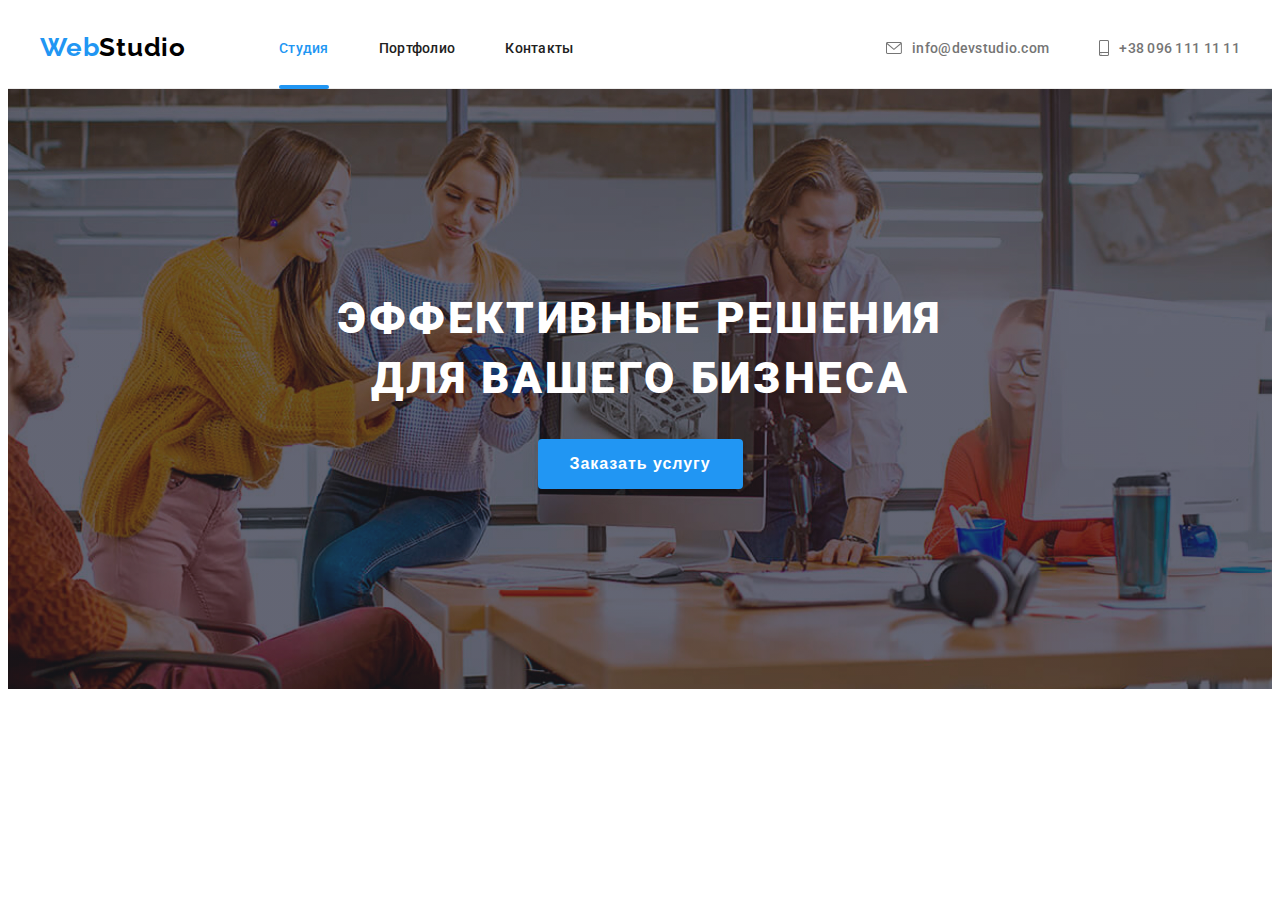
==== commit e797d86f: "адаптируем под другие устройства" ====
--- a/index.html
+++ b/index.html
@@ -19,19 +19,19 @@
                     <span class="web">Web</span>Studio
                 </a>
                 <ul class="navigation__list list">
-                    <li class="navigation__item list">
+                    <li class="navigation__item ">
                         <a class="navigation__link navigation__link--current link" href="./index.html">Студия</a>
                     </li>
-                    <li class="navigation__item list">
+                    <li class="navigation__item">
                         <a class="navigation__link link" href="./portfolio.html">Портфолио</a>
                     </li>
-                    <li class="navigation__item list">
+                    <li class="navigation__item">
                         <a class="navigation__link link" href="#">Контакты</a>
                     </li>
                 </ul>
             </nav>
             <ul class="list-link list">
-                <li class="mail-link__item list">
+                <li class="mail-link__item">
                     <a class="mail-link link" href="mailto:info@devstudio.com"
                         lang="en">
                         <svg class="mail-icon" width="16px" height="12px";>
@@ -40,12 +40,65 @@
                         info@devstudio.com
                     </a>
                 </li>
-                <li class="tel-link__item list">
+                <li class="tel-link__item">
                     <a class="tel-link link" href="tel:+380961111111">
                         <svg class="tel-icon" width="10px" height="16px">
                             <use href="./img/sprite.svg#icon-smartphone"></use>
                         </svg>
                         +38 096 111 11 11
+                    </a>
+                </li>
+            </ul>
+            <button class="burger-btn" type="button" data-menu-button>
+                <svg class="icon-burger">
+                    <use href="./img/sprite.svg#icon-burger"></use>
+                </svg>
+            </button>
+        </div>
+        <div class="mobile-menu" data-menu>
+            <button class="mobile-menu__close-btn" type="button" data-menu-close>
+                <svg class="mobile-menu__close-icon">
+                    <use href="./img/sprite.svg#mobile-close"></use>
+                </svg>
+            </button>
+            <ul class="mobile-menu__list list">
+                <li class="mobile-menu__item list">
+                    <a class="mobile-menu__link mobile-menu__link--current link " href="./index.html">Студия</a>
+                </li>
+                <li class="mobile-menu__item list">
+                    <a class="mobile-menu__link link" href="./portfolio.html">Портфолио</a>
+                </li>
+                <li class="mobile-menu__item list">
+                    <a class="mobile-menu__link link" href="">Контакты</a>
+                </li>
+            </ul>
+            <ul class="mobile-menu__contacts list">
+                <li class="mobile-menu__tel">
+                    <a class="mobile-menu__tel-link link" href="tel:+380961111111">
+                        +38 096 111 11 11
+                    </a>
+                </li>
+                <li class="mobile-menu__mail">
+                    <a class="mobile-menu__mail-link link" href="mailto:info@devstudio.com"
+                        lang="en"> info@devstudio.com
+                    </a> 
+                </li>
+            </ul>
+            <ul class="mobile-menu__social list">
+                <li class="mobile-menu__network">
+                    <a href="" class="social__link link" lang="en">Instagram
+                    </a>
+                </li>
+                <li class="mobile-menu__network">
+                    <a href="" class="social__link link" lang="en">Twitter
+                    </a>
+                </li>
+                <li class="mobile-menu__network">
+                    <a href="" class="social__link link" lang="en">Facebook
+                    </a>
+                </li>
+                <li class="mobile-menu__network">
+                    <a href="" class="social__link link" lang="en">LinkedIn
                     </a>
                 </li>
             </ul>
@@ -60,7 +113,7 @@
             </div>
         </section>
         <!-- Наши преимущества -->
-        <section class="advantages section">
+<!--         <section class="advantages section">
             <div class="container">
                 <h2 class="title visually-hidden">Наши преимущества</h2>
                 <ul class="advantages__list">
@@ -102,9 +155,9 @@
                     </li>
                 </ul>
             </div>
-        </section>
+        </section> -->
         <!-- Чем мы занимаемся -->
-        <section class="we-doing section">
+<!--         <section class="we-doing section">
             <div class="container">            
                 <h2 class="title">Чем мы занимаемся</h2>
                 <ul class="we-doing__list">
@@ -128,9 +181,9 @@
                     </li>
                 </ul>
             </div>
-        </section>
+        </section> -->
         <!-- Наша Команда -->
-        <section class="team section">
+<!--         <section class="team section">
             <div class="container">
                 <h2 class="title">Наша команда</h2>
                 <ul class="team__list">
@@ -284,9 +337,9 @@
                     </li>
                 </ul>
             </div>
-        </section>
+        </section> -->
         <!-- Постоянные клиенты -->
-        <section class="clients section">
+<!--         <section class="clients section">
             <div class="container">
                 <h2 class="title"> Постоянные клиенты</h2>
                 <ul class="clients__list">
@@ -335,8 +388,8 @@
                 </ul>
             </div>
         </section>
-    </main>
-    <footer class="footer">
+    </main> -->
+<!--     <footer class="footer">
         <div class="footer__container container">
             <div class="footer__address">
                 <a class="logo footer__logo link" href="/index.html" lang="en"> 
@@ -403,9 +456,9 @@
                 </form>
             </div>
         </div>
-    </footer>
+    </footer> -->
 
-    <div class="backdrop is-hidden" data-modal>
+<!--     <div class="backdrop is-hidden" data-modal>
         <div class="modal">
             <button type="button" class="modal__close-button" data-modal-close>
                 <svg class="modal__close-button_icon" width="11" height="11">
@@ -450,8 +503,9 @@
                 <button type="submit" class="modal__btn">Отправить</button>
             </form>
         </div>
-    </div>
+    </div> -->
 
-    <script src="./js/modal.js"></script>
+<!--     <script src="./js/modal.js"></script> -->
+<script src="./js/mobile-menu.js"></script>
 </body>
 </html>--- a/css/main.min.css
+++ b/css/main.min.css
@@ -1,2 +1,2 @@
-:root{--main-font: "Roboto", sans-serif;--second-font: "Raleway", sans-serif;--main-color: #ffffff;--second-color: #2196f3;--bottom-background: #188ce8;--text-color: #212121;--second-text-color: #757575;--second-background: #2F303A;--team-background: #F5F4FA;--navigation__logo: #000000;--footer-logo: #ffffff;--icon-color: #AFB1B8;--section-pb: 94px;--section-pt: 94px}.visually-hidden{position:absolute !important;clip:rect(1px 1px 1px 1px);clip:rect(1px, 1px, 1px, 1px);padding:0 !important;border:0 !important;height:1px !important;width:1px !important;overflow:hidden}.section{padding-top:var(--section-pt);padding-bottom:var(--section-pb)}.body{font-family:var(--main-font);font-weight:400;background:var(--main-color)}h1,h2,h3,h4,h5,h6,p,b{margin:0}ul,ol{margin:0;padding:0}img{display:block}.link{text-decoration:none}.list{list-style:none}.address,.footer-social{font-style:normal}.container{width:1200px;margin:0 auto;padding:0 15px}.button{display:block;margin:0 auto;min-width:200px;padding:10px 32px;font-weight:700;font-size:16px;line-height:1.875em;letter-spacing:0.06em;cursor:pointer;color:var(--main-color);background:var(--second-color);box-shadow:0px 4px 4px rgba(0,0,0,0.15);border-radius:4px;border:none}.social__link{display:flex;justify-content:center;align-items:center;width:44px;height:44px;border-radius:50%;transition:background-color 250ms cubic-bezier(0.4, 0, 0.2, 1)}.social__link:hover,.social__link:focus{background-color:var(--second-color)}.social__link:hover .social__icon,.social__link:focus .social__icon{fill:#ffffff}.logo{font-family:var(--second-font);font-weight:700;font-size:26px;line-height:1.192em;letter-spacing:0.03em;margin-right:93px;padding-top:24px;padding-bottom:25px;color:var(--navigation__logo);animation-duration:700ms}.web{color:var(--second-color)}.title{font-weight:700;font-size:36px;line-height:1.666em;text-align:center;letter-spacing:0.03em;color:var(--text-color);margin-bottom:50px}.social__list{display:flex;align-items:center;justify-content:space-between}.social__icon{fill:var(--icon-color);transition:fill 250ms cubic-bezier(0.4, 0, 0.2, 1)}.backdrop{position:fixed;top:0;left:0;width:100vw;height:100vh;background-color:rgba(0,0,0,0.1);transition:all 250ms linear}.modal{position:absolute;top:50%;left:50%;transform:translate(-50%, -50%);width:528px;height:581px;background-color:var(--main-color);box-shadow:0px 1px 3px rgba(0,0,0,0.12),0px 1px 1px rgba(0,0,0,0.14),0px 2px 1px rgba(0,0,0,0.2);border-radius:4px;padding:40px}.modal__close-button{align-items:center;position:absolute;top:8px;right:8px;width:30px;height:30px;background:var(--main-color);border:1px solid rgba(0,0,0,0.1);border-radius:50%;cursor:pointer;transition:250ms cubic-bezier(0.4, 0, 0.2, 1)}.modal__close-button:hover,.modal__close-button:focus{fill:var(--second-color)}.is-hidden{opacity:0;visibility:hidden;pointer-events:none}.modal__title{font-weight:700;font-size:20px;line-height:1.15em;letter-spacing:0.03em;color:var(--text-color);margin-bottom:12px}.modal-form{display:flex;flex-direction:column}.modal-form__field{position:relative;font-family:var(--main-font);font-weight:400;font-size:12px;line-height:14px;letter-spacing:0.01em;color:#757575}.modal-form__input{width:100%;height:40px;border:1px solid rgba(33,33,33,0.2);border-radius:4px;padding-left:42px;transition:250ms cubic-bezier(0.4, 0, 0.2, 1)}.modal-form__input:focus{outline:none;border-color:var(--second-color)}.modal-form__input-wrapper{position:relative;display:block;margin-top:4px;margin-bottom:10px}.icon__modal{position:absolute;top:50%;left:12px;transform:translateY(-50%);transition:250ms cubic-bezier(0.4, 0, 0.2, 1)}.modal-form__input:focus+.icon__modal{fill:var(--second-color)}.modal-form__message{width:100%;height:120px;border:1px solid rgba(33,33,33,0.2);border-radius:4px;padding:12px 16px;resize:none;transition:250ms cubic-bezier(0.4, 0, 0.2, 1);margin-top:4px;margin-bottom:20px}.modal-form__message::placeholder{color:rgba(117,117,117,0.5)}.modal-form__message:focus{outline:none;border-color:var(--second-color)}.modal-form__check-desc{font-family:var(--main-font);font-style:normal;font-weight:400;font-size:14px;line-height:24px;letter-spacing:0.03em;color:var(--second-text-color);display:flex;align-items:center;margin-bottom:30px}.modal-form__check-desc::before{display:block;content:"";width:16px;height:15px;border:1px solid #212121;cursor:pointer;margin-right:8px}.modal-form__term:checked+.modal-form__check-desc::before{background-image:url(../img/icon-check.svg);background-position:center;border:none}.modal-form__term:focus+.modal-form__check-desc::before{outline:1px solid #2196F3}.modal-form__contract{text-decoration-line:underline;color:var(--second-color)}.modal__btn{display:block;align-items:center;margin:0 auto;padding:10px 55px;font-family:var(--main-font);font-weight:700;font-size:16px;line-height:30px;letter-spacing:0.06em;cursor:pointer;min-width:200px;color:var(--main-color);background-color:var(--second-color);box-shadow:0px 4px 4px rgba(0,0,0,0.15);border-radius:4px;border:none;transition:250ms cubic-bezier(0.4, 0, 0.2, 1)}.modal__btn:focus,.modal__btn:hover{background-color:var(--bottom-background)}.header{border-bottom:1px solid #ECECEC}.header .container{display:flex;align-items:center}.navigation{display:flex;align-items:center}.navigation__list{display:flex;align-items:center}.navigation__item:not(:last-child){margin-right:50px;position:relative}.navigation__link{font-weight:500;font-size:14px;line-height:1.143em;letter-spacing:0.02em;color:var(--text-color);padding-top:32px;padding-bottom:32px;transition:color 250ms cubic-bezier(0.4, 0, 0.2, 1)}.navigation__link:hover,.navigation__link:focus{color:var(--second-color)}.navigation__link--current{color:var(--second-color)}.navigation__link--current::after{content:"";display:block;width:100%;height:4px;background-color:var(--second-color);position:absolute;border-radius:2px;margin-top:28px}.list-link{display:flex;align-items:center;margin-left:auto}.mail-link,.tel-link{font-weight:500;font-size:14px;line-height:1.143em;letter-spacing:0.02em;color:var(--second-text-color);display:flex;align-items:center;padding-top:10px;padding-bottom:10px;transition:color 250ms cubic-bezier(0.4, 0, 0.2, 1)}.mail-link:focus,.mail-link:hover,.tel-link:focus,.tel-link:hover{color:var(--second-color)}.mail-link:focus svg,.mail-link:hover svg,.tel-link:focus svg,.tel-link:hover svg{fill:var(--second-color)}.mail-icon{margin-right:10px;fill:var(--second-text-color);transition:fill 250ms cubic-bezier(0.4, 0, 0.2, 1)}.tel-icon{margin-right:10px;fill:var(--second-text-color);transition:fill 250ms cubic-bezier(0.4, 0, 0.2, 1)}.tel-link__item{margin-left:50px}.hero{background-image:linear-gradient(to right, rgba(47,48,58,0.4), rgba(47,48,58,0.4)),url(../img/hero.jpg);background-size:cover;background-repeat:no-repeat;background-position:center;background-color:var(--second-background);max-width:1600px;margin:0 auto}.hero .container{padding:200px 0}.hero__title{font-weight:900;font-size:44px;line-height:1.363em;letter-spacing:0.06em;text-transform:uppercase;text-align:center;color:var(--main-color);margin-bottom:30px}.hero__button{transition:background-color 250ms cubic-bezier(0.4, 0, 0.2, 1)}.hero__button:hover,.hero__button:focus{background-color:var(--bottom-background)}.advantages{padding-bottom:0}.advantages__title{font-weight:700;font-size:14px;line-height:1.143em;letter-spacing:0.03em;text-transform:uppercase;color:var(--text-color);margin-bottom:10px}.advantages__list{display:flex;margin-top:-30px;margin-left:-30px}.advantages__item{margin-top:30px;margin-left:30px;flex-basis:calc(100% / 4 - 30px)}.advantages__container{display:flex;align-items:center;justify-content:center;height:120px;background-color:var(--team-background);margin-bottom:30px}.advantages__description{font-size:14px;line-height:1.714em;letter-spacing:0.03em;color:var(--second-text-color)}.we-doing__list{display:flex;flex-wrap:wrap;margin-left:-30px;margin-top:-30px}.we-doing__item{flex-basis:calc(100% / 3 - 30px);margin-left:30px;margin-top:30px}.we-doing__wrapper{position:relative}.we-doing__wrapper>.we-doing__overlay{position:absolute;bottom:0%;left:0%;width:100%;padding:27px 0px;font-weight:700;font-size:14px;line-height:16px;text-align:center;letter-spacing:0.03em;text-transform:uppercase;background-color:rgba(47,48,58,0.8);color:var(--main-color)}.team{background:var(--team-background);padding-top:var(--section-pt);padding-bottom:var(--section-pb)}.team__list{display:flex;flex-wrap:wrap;margin-left:-30px;margin-top:-30px}.team__item{flex-basis:calc(100% / 4 - 30px);margin-left:30px;margin-top:30px;background-color:var(--main-color);box-shadow:0px 1px 3px rgba(0,0,0,0.12),0px 1px 1px rgba(0,0,0,0.14),0px 2px 1px rgba(0,0,0,0.2);border-radius:0px 0px 4px 4px}.team__content{padding:30px 32px}.team__name{font-weight:500;font-size:16px;line-height:1.187em;letter-spacing:0.03em;text-align:center;margin-bottom:10px;color:var(--text-color)}.team__position{font-size:16px;line-height:1.187em;letter-spacing:0.03em;text-align:center;color:var(--second-text-color);margin-bottom:16px}.client{padding-top:var(--section-pt);padding-bottom:var(--section-pb)}.clients__list{display:flex;justify-content:center;align-items:center;margin-left:-30px;margin-top:-30px}.clients__link{display:flex;justify-content:center;align-items:center;width:170px;height:90px;border:1px solid #AFB1B8;box-sizing:border-box;border-radius:4px;transition:border-color 250ms cubic-bezier(0.4, 0, 0.2, 1)}.clients__link:hover,.clients__link:focus{border-color:#2196F3}.clients__link:hover>.clients__icon,.clients__link:focus>.clients__icon{fill:#2196F3}.clients__icon{display:flex;background-position:center;fill:var(--icon-color);transition:fill 250ms cubic-bezier(0.4, 0, 0.2, 1)}.clients__item{flex-basis:calc(100% / 6 - 30px);margin-left:30px;margin-top:30px}.portfolio__list{display:flex;justify-content:center;margin-bottom:50px}.portfolio__item:not(:last-child){margin-right:8px}.portfolio__button{display:block;margin:0 auto;padding:6px 22px;font-weight:500;font-size:16px;line-height:1.625em;letter-spacing:0.03em;cursor:pointer;background-color:var(--team-background);color:var(--text-color);border-radius:4px;border:0;transition:color 250ms cubic-bezier(0.4, 0, 0.2, 1),background-color 250ms cubic-bezier(0.4, 0, 0.2, 1),box-shadow 250ms cubic-bezier(0.4, 0, 0.2, 1)}.portfolio__button:hover,.portfolio__button:focus{background-color:var(--second-color);color:var(--main-color);box-shadow:0px 3px 1px rgba(0,0,0,0.1),0px 1px 2px rgba(0,0,0,0.08),0px 2px 2px rgba(0,0,0,0.12)}.portfolio-cards__list{display:flex;flex-wrap:wrap;margin-left:-30px;margin-top:-30px}.portfolio-cards__item{flex-basis:calc(100% / 3 - 30px);margin-left:30px;margin-top:30px;background-color:var(--main-color)}.portfolio-cards__link{display:block;transition:box-shadow 250ms cubic-bezier(0.4, 0, 0.2, 1)}.portfolio-cards__link:hover,.portfolio-cards__link:focus{box-shadow:0px 1px 1px rgba(0,0,0,0.12),0px 4px 4px rgba(0,0,0,0.06),1px 4px 6px rgba(0,0,0,0.16)}.portfolio-cards__content{padding:20px 24px;border:1px solid #eee;border-top:0;box-sizing:border-box}.title-cards{font-weight:700;font-size:18px;line-height:2em;letter-spacing:0.05em;margin-bottom:4px;color:var(--text-color)}.cards-about{font-size:16px;line-height:1.875em;letter-spacing:0.03em;color:var(--second-text-color)}.portfolio-cards__wrapper{position:relative;overflow:hidden}.overlay{position:absolute;top:0;left:0;height:100%;background-color:rgba(33,150,243,0.9);font-weight:normal;font-size:18px;line-height:28px;letter-spacing:0.03em;color:#ffffff;padding:63px 24px;overflow:auto;transform:translateY(100%);transition:transform 250ms cubic-bezier(0.4, 0, 0.2, 1)}.portfolio-cards__link:hover .overlay,.portfolio-cards__link:focus .overlay{transform:translateY(0%)}.footer{margin:0;padding-top:0;padding-bottom:0;background-color:var(--second-background);padding-top:60px;padding-bottom:60px}.footer__logo{color:var(--footer-logo)}.footer__container{display:flex;align-items:baseline}.footer__address{display:block;margin-right:70px}.address{margin-top:20px}.address__link:not(:first-child){margin-top:8px}.map__link{font-size:14px;line-height:1.714em;letter-spacing:0.03em;color:var(--main-color);transition:color 250ms cubic-bezier(0.4, 0, 0.2, 1)}.mail__link-footer,.tel__link-footer{font-size:14px;line-height:1.714em;letter-spacing:0.03em;color:rgba(255,255,255,0.6);transition:color 250ms cubic-bezier(0.4, 0, 0.2, 1)}.map__link:focus,.map__link:hover,.mail__link-footer:focus,.mail__link-footer:hover,.tel__link-footer:focus,.tel__link-footer:hover{color:var(--second-color)}.footer-social{font-family:var(--main-font);font-weight:700;font-size:14px;line-height:16px;letter-spacing:0.03em;text-transform:uppercase;color:var(--main-color)}.footer-social__item:not(:last-child){margin-right:10px}.footer-social__list{margin-top:20px}.footer-social__link{background-color:rgba(255,255,255,0.1)}.footer-social__icon{fill:#fff}.subscription{margin-left:93px}.subscription__form{display:flex;align-items:center;margin-top:20px}.subscription__input{width:358px;height:50px;border:1px solid rgba(255,255,255,0.3);box-sizing:border-box;filter:drop-shadow(0px 4px 4px rgba(0,0,0,0.15));border-radius:4px;background-color:var(--second-background);color:var(--main-color);padding-left:16px}.subscription__input::placeholder{color:rgba(255,255,255,0.6)}.subscription__btn{display:flex;align-items:center;margin-left:12px}.btn__icon{margin-left:10px;fill:var(--main-color)}
+:root{--main-font: "Roboto", sans-serif;--second-font: "Raleway", sans-serif;--main-color: #ffffff;--second-color: #2196f3;--bottom-background: #188ce8;--text-color: #212121;--second-text-color: #757575;--second-background: #2F303A;--team-background: #F5F4FA;--navigation__logo: #000000;--footer-logo: #ffffff;--icon-color: #AFB1B8;--section-pb: 94px;--section-pt: 94px;--main-animation: 250ms cubic-bezier(0.4, 0, 0.2, 1)}.visually-hidden{position:absolute !important;clip:rect(1px 1px 1px 1px);clip:rect(1px, 1px, 1px, 1px);padding:0 !important;border:0 !important;height:1px !important;width:1px !important;overflow:hidden}.section{padding-top:var(--section-pt);padding-bottom:var(--section-pb)}.body{font-family:var(--main-font);font-weight:400;background:var(--main-color)}h1,h2,h3,h4,h5,h6,p,b{margin:0}ul,ol{margin:0;padding:0}img{display:block}.link{text-decoration:none}.list{list-style:none}.address,.footer-social{font-style:normal}.container{width:100%;padding-left:15px;padding-right:15px}.header .container{display:flex;align-items:center;justify-content:space-between}@media screen and (min-width: 480px){.container{width:480px;margin:0 auto}}@media screen and (min-width: 768px){.container{width:768px}}@media screen and (min-width: 1200px){.container{width:1200px}}.button{display:block;margin:0 auto;min-width:200px;padding:10px 32px;font-weight:700;font-size:16px;line-height:1.875em;letter-spacing:0.06em;cursor:pointer;color:var(--main-color);background:var(--second-color);box-shadow:0px 4px 4px rgba(0,0,0,0.15);border-radius:4px;border:none}.social__link{display:flex;justify-content:center;align-items:center;width:44px;height:44px;border-radius:50%;transition:background-color var(--main-animation)}.social__link:hover,.social__link:focus{background-color:var(--second-color)}.social__link:hover .social__icon,.social__link:focus .social__icon{fill:#ffffff}.logo{font-family:var(--second-font);font-weight:700;font-size:24px;line-height:1.166em;letter-spacing:0.03em;padding-top:24px;padding-bottom:25px;color:var(--navigation__logo);animation-duration:700ms}.web{color:var(--second-color)}@media screen and (min-width: 768px) and (max-width: 1199px){.logo{margin-right:88px}}@media screen and (min-width: 1200px){.logo{font-size:26px;line-height:1.192em;margin-right:93px}}.title{font-weight:700;font-size:36px;line-height:1.666em;text-align:center;letter-spacing:0.03em;color:var(--text-color);margin-bottom:50px}.social__list{display:flex;align-items:center;justify-content:space-between}.social__icon{fill:var(--icon-color);transition:fill var(--main-animation)}.backdrop{position:fixed;top:0;left:0;width:100vw;height:100vh;background-color:rgba(0,0,0,0.1);transition:all 250ms linear}.modal{position:absolute;top:50%;left:50%;transform:translate(-50%, -50%);width:528px;height:581px;background-color:var(--main-color);box-shadow:0px 1px 3px rgba(0,0,0,0.12),0px 1px 1px rgba(0,0,0,0.14),0px 2px 1px rgba(0,0,0,0.2);border-radius:4px;padding:40px}.modal__close-button{align-items:center;position:absolute;top:8px;right:8px;width:30px;height:30px;background:var(--main-color);border:1px solid rgba(0,0,0,0.1);border-radius:50%;cursor:pointer;transition:var(--main-animation)}.modal__close-button:hover,.modal__close-button:focus{fill:var(--second-color)}.is-hidden{opacity:0;visibility:hidden;pointer-events:none}.modal__title{font-weight:700;font-size:20px;line-height:1.15em;letter-spacing:0.03em;color:var(--text-color);margin-bottom:12px}.modal-form{display:flex;flex-direction:column}.modal-form__field{position:relative;font-family:var(--main-font);font-weight:400;font-size:12px;line-height:14px;letter-spacing:0.01em;color:#757575}.modal-form__input{width:100%;height:40px;border:1px solid rgba(33,33,33,0.2);border-radius:4px;padding-left:42px;transition:var(--main-animation)}.modal-form__input:focus{outline:none;border-color:var(--second-color)}.modal-form__input-wrapper{position:relative;display:block;margin-top:4px;margin-bottom:10px}.icon__modal{position:absolute;top:50%;left:12px;transform:translateY(-50%);transition:var(--main-animation)}.modal-form__input:focus+.icon__modal{fill:var(--second-color)}.modal-form__message{width:100%;height:120px;border:1px solid rgba(33,33,33,0.2);border-radius:4px;padding:12px 16px;resize:none;transition:var(--main-animation);margin-top:4px;margin-bottom:20px}.modal-form__message::placeholder{color:rgba(117,117,117,0.5)}.modal-form__message:focus{outline:none;border-color:var(--second-color)}.modal-form__check-desc{font-family:var(--main-font);font-style:normal;font-weight:400;font-size:14px;line-height:24px;letter-spacing:0.03em;color:var(--second-text-color);display:flex;align-items:center;margin-bottom:30px}.modal-form__check-desc::before{display:block;content:"";width:16px;height:15px;border:1px solid #212121;cursor:pointer;margin-right:8px}.modal-form__term:checked+.modal-form__check-desc::before{background-image:url(../img/icon-check.svg);background-position:center;border:none}.modal-form__term:focus+.modal-form__check-desc::before{outline:1px solid #2196F3}.modal-form__contract{text-decoration-line:underline;color:var(--second-color)}.modal__btn{display:block;align-items:center;margin:0 auto;padding:10px 55px;font-family:var(--main-font);font-weight:700;font-size:16px;line-height:30px;letter-spacing:0.06em;cursor:pointer;min-width:200px;color:var(--main-color);background-color:var(--second-color);box-shadow:0px 4px 4px rgba(0,0,0,0.15);border-radius:4px;border:none;transition:var(--main-animation)}.modal__btn:focus,.modal__btn:hover{background-color:var(--bottom-background)}@media screen and (max-width: 767px){.navigation__list{display:none}.list-link{display:none}.burger-btn{background-color:transparent;cursor:pointer;border:none;padding:0;transition:fill var(--main-animation)}.burger-btn:hover,.burger-btn:focus{fill:var(--second-color)}.icon-burger{width:40px;height:40px}.mobile-menu__close-btn{position:absolute;top:10px;right:15px;background-color:transparent;cursor:pointer;border:none;padding:0;transition:fill var(--main-animation)}.mobile-menu__close-btn:hover,.mobile-menu__close-btn:focus{fill:var(--second-color)}.mobile-menu__close-icon{width:40px;height:40px}.mobile-menu{z-index:10;display:flex;flex-direction:column;justify-content:space-between;position:fixed;top:0;left:50%;width:100vw;max-width:480px;height:100vh;padding:48px 40px;background-color:var(--main-color);transform:translateY(-100%) translateX(-50%);transition:transform 250ms linear}.is-open{transform:translateY(0) translateX(-50%)}.mobile-menu__link{font-weight:500;font-size:40px;line-height:1.175em;text-align:center;letter-spacing:0.02em;color:var(--text-color)}.mobile-menu__link:hover,.mobile-menu__link:focus{color:var(--second-color);transform:scaleX(1);opacity:1}.mobile-menu__link--current{color:var(--second-color)}.mobile-menu__item:not(:last-child){margin-bottom:32px}.mobile-menu__contacts{font-weight:500;font-size:34px;line-height:1.333em;letter-spacing:0.02em;margin-top:302px;margin-bottom:64px}.mobile-menu__tel{margin-bottom:32px}.mobile-menu__tel-link{color:var(--second-color)}.mobile-menu__mail-link{color:var(--second-text-color)}.mobile-menu__social{display:flex;flex-wrap:wrap}.mobile-menu__network:not(:last-child){border-right:1px solid rgba(33,33,33,0.2);padding-right:10px}.mobile-menu__network:not(:first-child){padding-right:10px}.social__link{display:flex;flex-wrap:wrap;font-weight:500;font-size:18px;line-height:1.22em;letter-spacing:0.02em;color:var(--second-color);cursor:pointer}}.header{padding-top:16px;padding-bottom:16px;border-bottom:1px solid #ECECEC}@media screen and (min-width: 768px){.burger-btn{display:none}.mobile-menu{display:none}.header{padding:0}.navigation{display:flex;align-items:center}.navigation__list{display:flex;align-items:center}.navigation__item:not(:last-child){margin-right:50px;position:relative}.navigation__link{font-weight:500;font-size:14px;line-height:1.143em;letter-spacing:0.02em;color:var(--text-color);padding-top:32px;padding-bottom:32px;transition:color var(--main-animation)}.navigation__link:hover,.navigation__link:focus{color:var(--second-color)}.navigation__link--current{color:var(--second-color)}.navigation__link--current::after{content:"";display:block;width:100%;height:4px;background-color:var(--second-color);position:absolute;border-radius:2px;margin-top:28px}.list-link{display:flex;flex-direction:column}.list-link__item:not(:last-child){margin-bottom:10px}.mail-link,.tel-link{font-weight:500;font-size:14px;line-height:1.143em;letter-spacing:0.02em;color:var(--second-text-color);display:flex;align-items:center;padding-top:5px;padding-bottom:5px;transition:color var(--main-animation)}.mail-link:focus,.mail-link:hover,.tel-link:focus,.tel-link:hover{color:var(--second-color)}.mail-link:focus svg,.mail-link:hover svg,.tel-link:focus svg,.tel-link:hover svg{fill:var(--second-color)}.mail-icon{margin-right:10px;fill:var(--second-text-color);transition:fill var(--main-animation)}.tel-icon{margin-right:10px;fill:var(--second-text-color);transition:fill var(--main-animation)}}@media screen and (min-width: 1200px){.list-link{display:flex;flex-direction:row;margin-left:auto}.mail-link,.tel-link{padding-top:10px;padding-bottom:10px}.tel-link__item{margin-left:50px}}.hero{background-image:linear-gradient(to right, rgba(47,48,58,0.4), rgba(47,48,58,0.4)),url(../img/hero.jpg);background-size:cover;background-repeat:no-repeat;background-position:center;background-color:var(--second-background);max-width:1600px;margin:0 auto}.hero .container{padding:200px 0}.hero__title{font-weight:900;font-size:26px;line-height:1.6em;letter-spacing:0.06em;text-transform:uppercase;text-align:center;color:var(--main-color);margin-bottom:30px;margin-left:auto;margin-right:auto}@media (min-width: 1200px){.hero__title{font-size:44px;line-height:1.363em;max-width:696px}}.hero__button{transition:var(--main-animation)}.hero__button:hover,.hero__button:focus{background-color:var(--bottom-background)}.advantages{padding-bottom:0}.advantages__title{font-weight:700;font-size:14px;line-height:1.143em;letter-spacing:0.03em;text-transform:uppercase;color:var(--text-color);margin-bottom:10px}.advantages__list{display:flex;margin-top:-30px;margin-left:-30px}.advantages__item{margin-top:30px;margin-left:30px;flex-basis:calc(100% / 4 - 30px)}.advantages__container{display:flex;align-items:center;justify-content:center;height:120px;background-color:var(--team-background);margin-bottom:30px}.advantages__description{font-size:14px;line-height:1.714em;letter-spacing:0.03em;color:var(--second-text-color)}.we-doing__list{display:flex;flex-wrap:wrap;margin-left:-30px;margin-top:-30px}.we-doing__item{flex-basis:calc(100% / 3 - 30px);margin-left:30px;margin-top:30px}.we-doing__wrapper{position:relative}.we-doing__wrapper>.we-doing__overlay{position:absolute;bottom:0%;left:0%;width:100%;padding:27px 0px;font-weight:700;font-size:14px;line-height:16px;text-align:center;letter-spacing:0.03em;text-transform:uppercase;background-color:rgba(47,48,58,0.8);color:var(--main-color)}.team{background:var(--team-background);padding-top:var(--section-pt);padding-bottom:var(--section-pb)}.team__list{display:flex;flex-wrap:wrap;margin-left:-30px;margin-top:-30px}.team__item{flex-basis:calc(100% / 4 - 30px);margin-left:30px;margin-top:30px;background-color:var(--main-color);box-shadow:0px 1px 3px rgba(0,0,0,0.12),0px 1px 1px rgba(0,0,0,0.14),0px 2px 1px rgba(0,0,0,0.2);border-radius:0px 0px 4px 4px}.team__content{padding:30px 32px}.team__name{font-weight:500;font-size:16px;line-height:1.187em;letter-spacing:0.03em;text-align:center;margin-bottom:10px;color:var(--text-color)}.team__position{font-size:16px;line-height:1.187em;letter-spacing:0.03em;text-align:center;color:var(--second-text-color);margin-bottom:16px}.client{padding-top:var(--section-pt);padding-bottom:var(--section-pb)}.clients__list{display:flex;justify-content:center;align-items:center;margin-left:-30px;margin-top:-30px}.clients__link{display:flex;justify-content:center;align-items:center;width:170px;height:90px;border:1px solid #AFB1B8;box-sizing:border-box;border-radius:4px;transition:border-color var(--main-animation)}.clients__link:hover,.clients__link:focus{border-color:#2196F3}.clients__link:hover>.clients__icon,.clients__link:focus>.clients__icon{fill:#2196F3}.clients__icon{display:flex;background-position:center;fill:var(--icon-color);transition:fill var(--main-animation)}.clients__item{flex-basis:calc(100% / 6 - 30px);margin-left:30px;margin-top:30px}.portfolio__list{display:flex;justify-content:center;margin-bottom:50px}.portfolio__item:not(:last-child){margin-right:8px}.portfolio__button{display:block;margin:0 auto;padding:6px 22px;font-weight:500;font-size:16px;line-height:1.625em;letter-spacing:0.03em;cursor:pointer;background-color:var(--team-background);color:var(--text-color);border-radius:4px;border:0;transition:color var(--main-animation),background-color 250ms cubic-bezier(0.4, 0, 0.2, 1),box-shadow var(--main-animation)}.portfolio__button:hover,.portfolio__button:focus{background-color:var(--second-color);color:var(--main-color);box-shadow:0px 3px 1px rgba(0,0,0,0.1),0px 1px 2px rgba(0,0,0,0.08),0px 2px 2px rgba(0,0,0,0.12)}.portfolio-cards__list{display:flex;flex-wrap:wrap;margin-left:-30px;margin-top:-30px}.portfolio-cards__item{flex-basis:calc(100% / 3 - 30px);margin-left:30px;margin-top:30px;background-color:var(--main-color)}.portfolio-cards__link{display:block;transition:box-shadow var(--main-animation)}.portfolio-cards__link:hover,.portfolio-cards__link:focus{box-shadow:0px 1px 1px rgba(0,0,0,0.12),0px 4px 4px rgba(0,0,0,0.06),1px 4px 6px rgba(0,0,0,0.16)}.portfolio-cards__content{padding:20px 24px;border:1px solid #eee;border-top:0;box-sizing:border-box}.title-cards{font-weight:700;font-size:18px;line-height:2em;letter-spacing:0.05em;margin-bottom:4px;color:var(--text-color)}.cards-about{font-size:16px;line-height:1.875em;letter-spacing:0.03em;color:var(--second-text-color)}.portfolio-cards__wrapper{position:relative;overflow:hidden}.overlay{position:absolute;top:0;left:0;height:100%;background-color:rgba(33,150,243,0.9);font-weight:normal;font-size:18px;line-height:28px;letter-spacing:0.03em;color:#ffffff;padding:63px 24px;overflow:auto;transform:translateY(100%);transition:transform var(--main-animation)}.portfolio-cards__link:hover .overlay,.portfolio-cards__link:focus .overlay{transform:translateY(0%)}.footer{margin:0;padding-top:0;padding-bottom:0;background-color:var(--second-background);padding-top:60px;padding-bottom:60px}.footer__logo{color:var(--footer-logo)}.footer__container{display:flex;align-items:baseline}.footer__address{display:block;margin-right:70px}.address{margin-top:20px}.address__link:not(:first-child){margin-top:8px}.map__link{font-size:14px;line-height:1.714em;letter-spacing:0.03em;color:var(--main-color);transition:color 250ms cubic-bezier(0.4, 0, 0.2, 1)}.mail__link-footer,.tel__link-footer{font-size:14px;line-height:1.714em;letter-spacing:0.03em;color:rgba(255,255,255,0.6);transition:color 250ms cubic-bezier(0.4, 0, 0.2, 1)}.map__link:focus,.map__link:hover,.mail__link-footer:focus,.mail__link-footer:hover,.tel__link-footer:focus,.tel__link-footer:hover{color:var(--second-color)}.footer-social{font-family:var(--main-font);font-weight:700;font-size:14px;line-height:16px;letter-spacing:0.03em;text-transform:uppercase;color:var(--main-color)}.footer-social__item:not(:last-child){margin-right:10px}.footer-social__list{margin-top:20px}.footer-social__link{background-color:rgba(255,255,255,0.1)}.footer-social__icon{fill:#fff}.subscription{margin-left:93px}.subscription__form{display:flex;align-items:center;margin-top:20px}.subscription__input{width:358px;height:50px;border:1px solid rgba(255,255,255,0.3);box-sizing:border-box;filter:drop-shadow(0px 4px 4px rgba(0,0,0,0.15));border-radius:4px;background-color:var(--second-background);color:var(--main-color);padding-left:16px}.subscription__input::placeholder{color:rgba(255,255,255,0.6)}.subscription__btn{display:flex;align-items:center;margin-left:12px}.btn__icon{margin-left:10px;fill:var(--main-color)}
 /*# sourceMappingURL=main.min.css.map */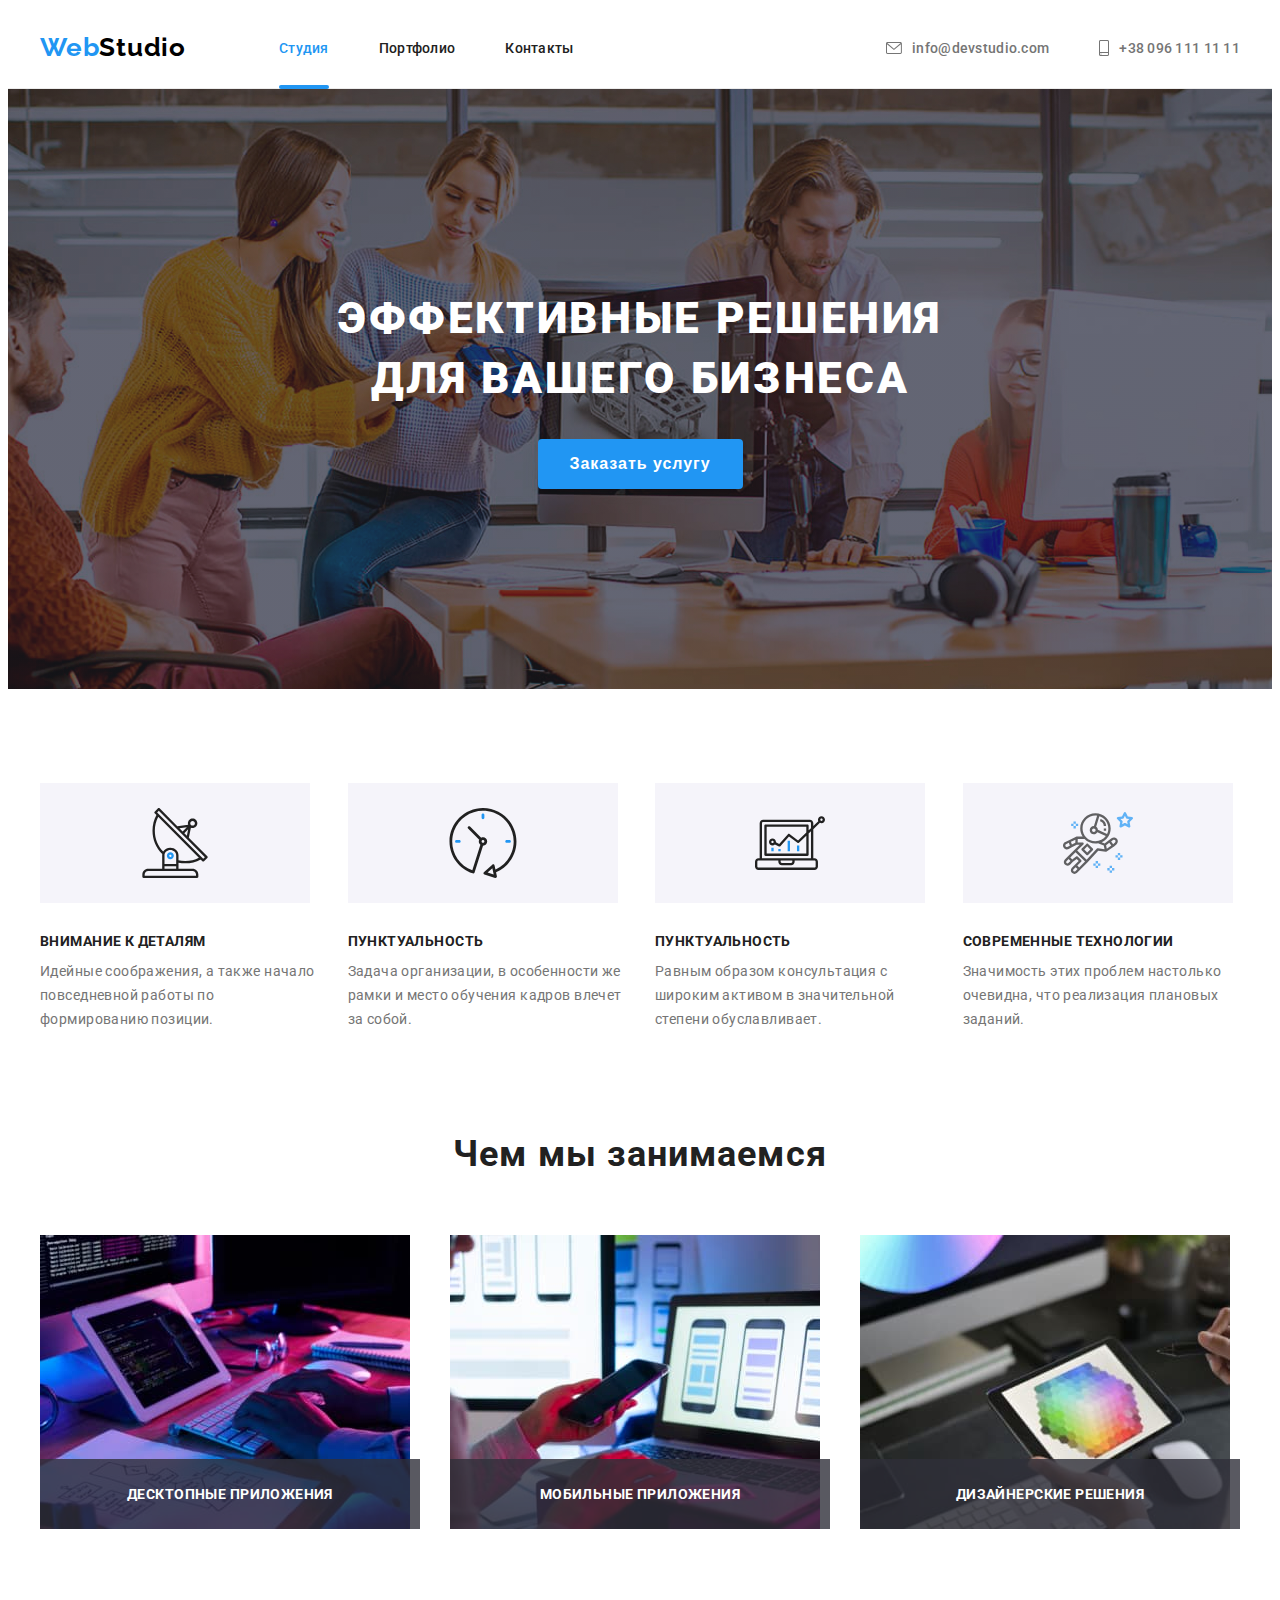
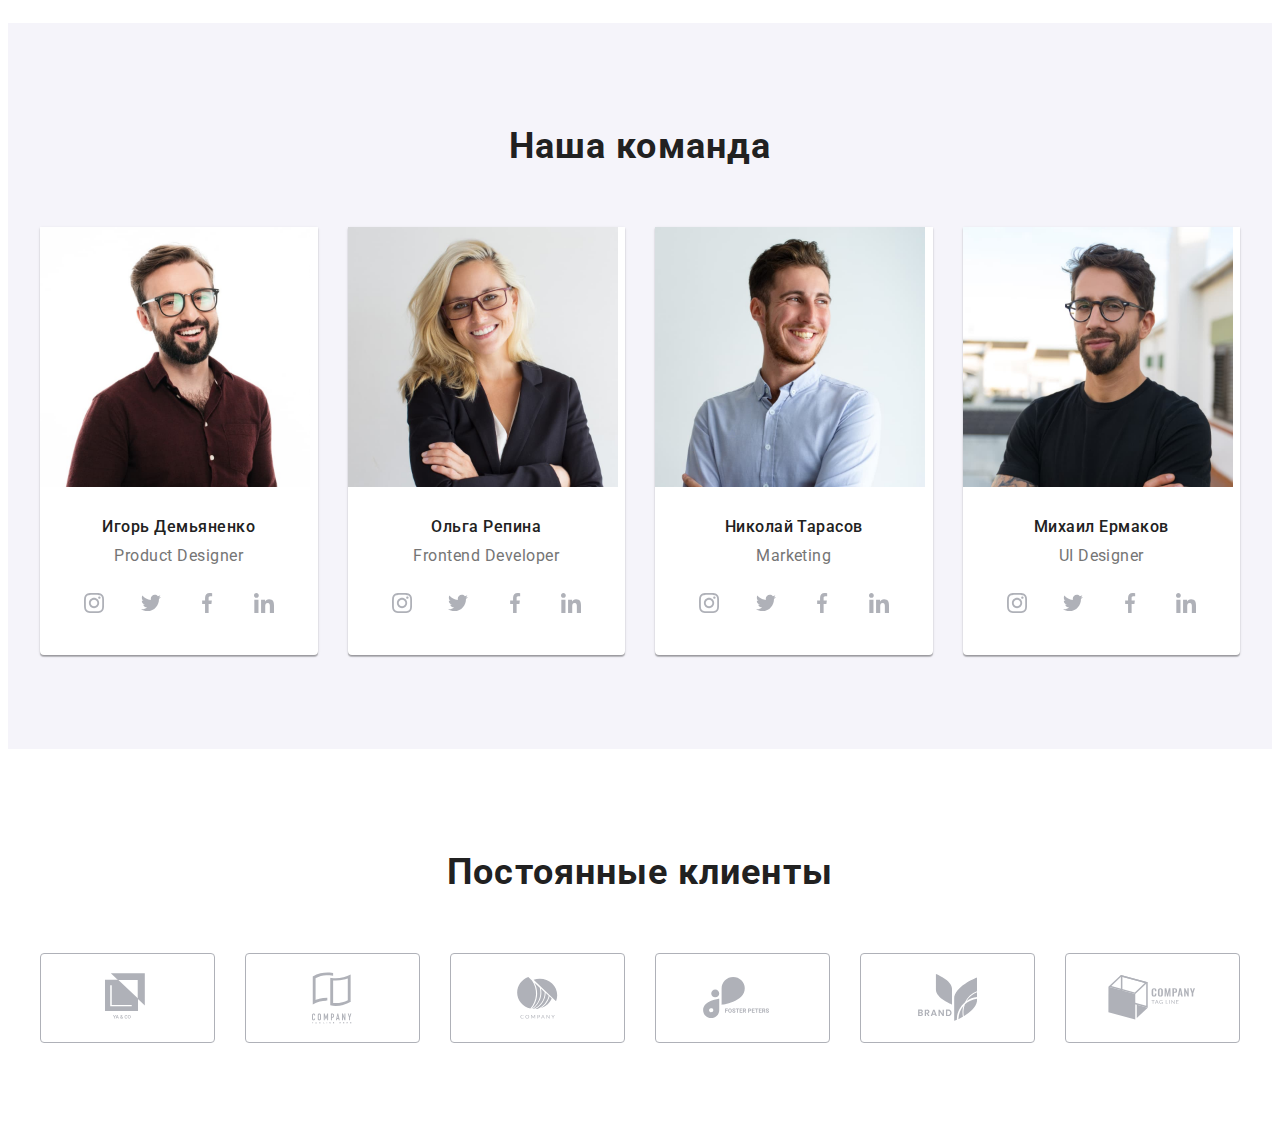
==== commit d6069688: "правки" ====
--- a/index.html
+++ b/index.html
@@ -62,13 +62,13 @@
                 </svg>
             </button>
             <ul class="mobile-menu__list list">
-                <li class="mobile-menu__item list">
+                <li class="mobile-menu__item">
                     <a class="mobile-menu__link mobile-menu__link--current link " href="./index.html">Студия</a>
                 </li>
-                <li class="mobile-menu__item list">
+                <li class="mobile-menu__item">
                     <a class="mobile-menu__link link" href="./portfolio.html">Портфолио</a>
                 </li>
-                <li class="mobile-menu__item list">
+                <li class="mobile-menu__item">
                     <a class="mobile-menu__link link" href="">Контакты</a>
                 </li>
             </ul>
@@ -86,19 +86,19 @@
             </ul>
             <ul class="mobile-menu__social list">
                 <li class="mobile-menu__network">
-                    <a href="" class="social__link link" lang="en">Instagram
+                    <a href="" class="mobile-menu__social-link link" lang="en">Instagram
                     </a>
                 </li>
                 <li class="mobile-menu__network">
-                    <a href="" class="social__link link" lang="en">Twitter
+                    <a href="" class="mobile-menu__social-link link" lang="en">Twitter
                     </a>
                 </li>
                 <li class="mobile-menu__network">
-                    <a href="" class="social__link link" lang="en">Facebook
+                    <a href="" class="mobile-menu__social-link link" lang="en">Facebook
                     </a>
                 </li>
                 <li class="mobile-menu__network">
-                    <a href="" class="social__link link" lang="en">LinkedIn
+                    <a href="" class="mobile-menu__social-link link" lang="en">LinkedIn
                     </a>
                 </li>
             </ul>
@@ -113,7 +113,7 @@
             </div>
         </section>
         <!-- Наши преимущества -->
-<!--         <section class="advantages section">
+        <section class="advantages section">
             <div class="container">
                 <h2 class="title visually-hidden">Наши преимущества</h2>
                 <ul class="advantages__list">
@@ -155,9 +155,9 @@
                     </li>
                 </ul>
             </div>
-        </section> -->
+        </section>
         <!-- Чем мы занимаемся -->
-<!--         <section class="we-doing section">
+        <section class="we-doing section">
             <div class="container">            
                 <h2 class="title">Чем мы занимаемся</h2>
                 <ul class="we-doing__list">
@@ -181,9 +181,9 @@
                     </li>
                 </ul>
             </div>
-        </section> -->
+        </section>
         <!-- Наша Команда -->
-<!--         <section class="team section">
+        <section class="team section">
             <div class="container">
                 <h2 class="title">Наша команда</h2>
                 <ul class="team__list">
@@ -337,48 +337,48 @@
                     </li>
                 </ul>
             </div>
-        </section> -->
+        </section>
         <!-- Постоянные клиенты -->
-<!--         <section class="clients section">
+        <section class="clients section">
             <div class="container">
                 <h2 class="title"> Постоянные клиенты</h2>
-                <ul class="clients__list">
-                        <li class="clients__item list">
-                            <a href="" class="clients__link link">
-                                <svg class="clients__icon" Width="44" Height="49">
-                                    <use href="./img/sprite.svg#icon-yaco"></use>
-                                </svg>
-                            </a>
-                        </li>
-                        <li class="clients__item list">
-                            <a href="" class="clients__link link">
-                                <svg class="clients__icon" Width="40" Height="52">
-                                    <use href="./img/sprite.svg#icon-tagline"></use>
-                                </svg>
-                            </a>
-                        </li>
-                    <li class="clients__item list">
+                <ul class="clients__list list">
+                    <li class="clients__item">
+                        <a href="" class="clients__link link">
+                            <svg class="clients__icon" Width="44" Height="49">
+                                <use href="./img/sprite.svg#icon-yaco"></use>
+                            </svg>
+                        </a>
+                    </li>
+                    <li class="clients__item">
+                        <a href="" class="clients__link link">
+                            <svg class="clients__icon" Width="40" Height="52">
+                                <use href="./img/sprite.svg#icon-tagline"></use>
+                            </svg>
+                        </a>
+                    </li>
+                    <li class="clients__item">
                         <a href="" class="clients__link link">
                             <svg class="clients__icon" Width="41" Height="42">
                                 <use href="./img/sprite.svg#icon-company"></use>
                             </svg>
                         </a>
                     </li>
-                    <li class="clients__item list">
+                    <li class="clients__item">
                         <a href="" class="clients__link link">
                             <svg class="clients__icon" Width="79" Height="42">
                                 <use href="./img/sprite.svg#icon-foster"></use>
                             </svg>
                         </a>
                     </li>
-                    <li class="clients__item list">
+                    <li class="clients__item">
                         <a href="" class="clients__link link">
                             <svg class="clients__icon" Width="59" Height="47">
                                 <use href="./img/sprite.svg#icon-brand"></use>
                             </svg>
                         </a>
                     </li>
-                    <li class="clients__item list">
+                    <li class="clients__item">
                         <a href="" class="clients__link link">
                             <svg class="clients__icon" Width="88" Height="45">
                                 <use href="./img/sprite.svg#icon-tagline2"></use>
@@ -388,7 +388,7 @@
                 </ul>
             </div>
         </section>
-    </main> -->
+    </main>
 <!--     <footer class="footer">
         <div class="footer__container container">
             <div class="footer__address">
--- a/css/main.min.css
+++ b/css/main.min.css
@@ -1,2 +1,2 @@
-:root{--main-font: "Roboto", sans-serif;--second-font: "Raleway", sans-serif;--main-color: #ffffff;--second-color: #2196f3;--bottom-background: #188ce8;--text-color: #212121;--second-text-color: #757575;--second-background: #2F303A;--team-background: #F5F4FA;--navigation__logo: #000000;--footer-logo: #ffffff;--icon-color: #AFB1B8;--section-pb: 94px;--section-pt: 94px;--main-animation: 250ms cubic-bezier(0.4, 0, 0.2, 1)}.visually-hidden{position:absolute !important;clip:rect(1px 1px 1px 1px);clip:rect(1px, 1px, 1px, 1px);padding:0 !important;border:0 !important;height:1px !important;width:1px !important;overflow:hidden}.section{padding-top:var(--section-pt);padding-bottom:var(--section-pb)}.body{font-family:var(--main-font);font-weight:400;background:var(--main-color)}h1,h2,h3,h4,h5,h6,p,b{margin:0}ul,ol{margin:0;padding:0}img{display:block}.link{text-decoration:none}.list{list-style:none}.address,.footer-social{font-style:normal}.container{width:100%;padding-left:15px;padding-right:15px}.header .container{display:flex;align-items:center;justify-content:space-between}@media screen and (min-width: 480px){.container{width:480px;margin:0 auto}}@media screen and (min-width: 768px){.container{width:768px}}@media screen and (min-width: 1200px){.container{width:1200px}}.button{display:block;margin:0 auto;min-width:200px;padding:10px 32px;font-weight:700;font-size:16px;line-height:1.875em;letter-spacing:0.06em;cursor:pointer;color:var(--main-color);background:var(--second-color);box-shadow:0px 4px 4px rgba(0,0,0,0.15);border-radius:4px;border:none}.social__link{display:flex;justify-content:center;align-items:center;width:44px;height:44px;border-radius:50%;transition:background-color var(--main-animation)}.social__link:hover,.social__link:focus{background-color:var(--second-color)}.social__link:hover .social__icon,.social__link:focus .social__icon{fill:#ffffff}.logo{font-family:var(--second-font);font-weight:700;font-size:24px;line-height:1.166em;letter-spacing:0.03em;padding-top:24px;padding-bottom:25px;color:var(--navigation__logo);animation-duration:700ms}.web{color:var(--second-color)}@media screen and (min-width: 768px) and (max-width: 1199px){.logo{margin-right:88px}}@media screen and (min-width: 1200px){.logo{font-size:26px;line-height:1.192em;margin-right:93px}}.title{font-weight:700;font-size:36px;line-height:1.666em;text-align:center;letter-spacing:0.03em;color:var(--text-color);margin-bottom:50px}.social__list{display:flex;align-items:center;justify-content:space-between}.social__icon{fill:var(--icon-color);transition:fill var(--main-animation)}.backdrop{position:fixed;top:0;left:0;width:100vw;height:100vh;background-color:rgba(0,0,0,0.1);transition:all 250ms linear}.modal{position:absolute;top:50%;left:50%;transform:translate(-50%, -50%);width:528px;height:581px;background-color:var(--main-color);box-shadow:0px 1px 3px rgba(0,0,0,0.12),0px 1px 1px rgba(0,0,0,0.14),0px 2px 1px rgba(0,0,0,0.2);border-radius:4px;padding:40px}.modal__close-button{align-items:center;position:absolute;top:8px;right:8px;width:30px;height:30px;background:var(--main-color);border:1px solid rgba(0,0,0,0.1);border-radius:50%;cursor:pointer;transition:var(--main-animation)}.modal__close-button:hover,.modal__close-button:focus{fill:var(--second-color)}.is-hidden{opacity:0;visibility:hidden;pointer-events:none}.modal__title{font-weight:700;font-size:20px;line-height:1.15em;letter-spacing:0.03em;color:var(--text-color);margin-bottom:12px}.modal-form{display:flex;flex-direction:column}.modal-form__field{position:relative;font-family:var(--main-font);font-weight:400;font-size:12px;line-height:14px;letter-spacing:0.01em;color:#757575}.modal-form__input{width:100%;height:40px;border:1px solid rgba(33,33,33,0.2);border-radius:4px;padding-left:42px;transition:var(--main-animation)}.modal-form__input:focus{outline:none;border-color:var(--second-color)}.modal-form__input-wrapper{position:relative;display:block;margin-top:4px;margin-bottom:10px}.icon__modal{position:absolute;top:50%;left:12px;transform:translateY(-50%);transition:var(--main-animation)}.modal-form__input:focus+.icon__modal{fill:var(--second-color)}.modal-form__message{width:100%;height:120px;border:1px solid rgba(33,33,33,0.2);border-radius:4px;padding:12px 16px;resize:none;transition:var(--main-animation);margin-top:4px;margin-bottom:20px}.modal-form__message::placeholder{color:rgba(117,117,117,0.5)}.modal-form__message:focus{outline:none;border-color:var(--second-color)}.modal-form__check-desc{font-family:var(--main-font);font-style:normal;font-weight:400;font-size:14px;line-height:24px;letter-spacing:0.03em;color:var(--second-text-color);display:flex;align-items:center;margin-bottom:30px}.modal-form__check-desc::before{display:block;content:"";width:16px;height:15px;border:1px solid #212121;cursor:pointer;margin-right:8px}.modal-form__term:checked+.modal-form__check-desc::before{background-image:url(../img/icon-check.svg);background-position:center;border:none}.modal-form__term:focus+.modal-form__check-desc::before{outline:1px solid #2196F3}.modal-form__contract{text-decoration-line:underline;color:var(--second-color)}.modal__btn{display:block;align-items:center;margin:0 auto;padding:10px 55px;font-family:var(--main-font);font-weight:700;font-size:16px;line-height:30px;letter-spacing:0.06em;cursor:pointer;min-width:200px;color:var(--main-color);background-color:var(--second-color);box-shadow:0px 4px 4px rgba(0,0,0,0.15);border-radius:4px;border:none;transition:var(--main-animation)}.modal__btn:focus,.modal__btn:hover{background-color:var(--bottom-background)}@media screen and (max-width: 767px){.navigation__list{display:none}.list-link{display:none}.burger-btn{background-color:transparent;cursor:pointer;border:none;padding:0;transition:fill var(--main-animation)}.burger-btn:hover,.burger-btn:focus{fill:var(--second-color)}.icon-burger{width:40px;height:40px}.mobile-menu__close-btn{position:absolute;top:10px;right:15px;background-color:transparent;cursor:pointer;border:none;padding:0;transition:fill var(--main-animation)}.mobile-menu__close-btn:hover,.mobile-menu__close-btn:focus{fill:var(--second-color)}.mobile-menu__close-icon{width:40px;height:40px}.mobile-menu{z-index:10;display:flex;flex-direction:column;justify-content:space-between;position:fixed;top:0;left:50%;width:100vw;max-width:480px;height:100vh;padding:48px 40px;background-color:var(--main-color);transform:translateY(-100%) translateX(-50%);transition:transform 250ms linear}.is-open{transform:translateY(0) translateX(-50%)}.mobile-menu__link{font-weight:500;font-size:40px;line-height:1.175em;text-align:center;letter-spacing:0.02em;color:var(--text-color)}.mobile-menu__link:hover,.mobile-menu__link:focus{color:var(--second-color);transform:scaleX(1);opacity:1}.mobile-menu__link--current{color:var(--second-color)}.mobile-menu__item:not(:last-child){margin-bottom:32px}.mobile-menu__contacts{font-weight:500;font-size:34px;line-height:1.333em;letter-spacing:0.02em;margin-top:302px;margin-bottom:64px}.mobile-menu__tel{margin-bottom:32px}.mobile-menu__tel-link{color:var(--second-color)}.mobile-menu__mail-link{color:var(--second-text-color)}.mobile-menu__social{display:flex;flex-wrap:wrap}.mobile-menu__network:not(:last-child){border-right:1px solid rgba(33,33,33,0.2);padding-right:10px}.mobile-menu__network:not(:first-child){padding-right:10px}.social__link{display:flex;flex-wrap:wrap;font-weight:500;font-size:18px;line-height:1.22em;letter-spacing:0.02em;color:var(--second-color);cursor:pointer}}.header{padding-top:16px;padding-bottom:16px;border-bottom:1px solid #ECECEC}@media screen and (min-width: 768px){.burger-btn{display:none}.mobile-menu{display:none}.header{padding:0}.navigation{display:flex;align-items:center}.navigation__list{display:flex;align-items:center}.navigation__item:not(:last-child){margin-right:50px;position:relative}.navigation__link{font-weight:500;font-size:14px;line-height:1.143em;letter-spacing:0.02em;color:var(--text-color);padding-top:32px;padding-bottom:32px;transition:color var(--main-animation)}.navigation__link:hover,.navigation__link:focus{color:var(--second-color)}.navigation__link--current{color:var(--second-color)}.navigation__link--current::after{content:"";display:block;width:100%;height:4px;background-color:var(--second-color);position:absolute;border-radius:2px;margin-top:28px}.list-link{display:flex;flex-direction:column}.list-link__item:not(:last-child){margin-bottom:10px}.mail-link,.tel-link{font-weight:500;font-size:14px;line-height:1.143em;letter-spacing:0.02em;color:var(--second-text-color);display:flex;align-items:center;padding-top:5px;padding-bottom:5px;transition:color var(--main-animation)}.mail-link:focus,.mail-link:hover,.tel-link:focus,.tel-link:hover{color:var(--second-color)}.mail-link:focus svg,.mail-link:hover svg,.tel-link:focus svg,.tel-link:hover svg{fill:var(--second-color)}.mail-icon{margin-right:10px;fill:var(--second-text-color);transition:fill var(--main-animation)}.tel-icon{margin-right:10px;fill:var(--second-text-color);transition:fill var(--main-animation)}}@media screen and (min-width: 1200px){.list-link{display:flex;flex-direction:row;margin-left:auto}.mail-link,.tel-link{padding-top:10px;padding-bottom:10px}.tel-link__item{margin-left:50px}}.hero{background-image:linear-gradient(to right, rgba(47,48,58,0.4), rgba(47,48,58,0.4)),url(../img/hero.jpg);background-size:cover;background-repeat:no-repeat;background-position:center;background-color:var(--second-background);max-width:1600px;margin:0 auto}.hero .container{padding:200px 0}.hero__title{font-weight:900;font-size:26px;line-height:1.6em;letter-spacing:0.06em;text-transform:uppercase;text-align:center;color:var(--main-color);margin-bottom:30px;margin-left:auto;margin-right:auto}@media (min-width: 1200px){.hero__title{font-size:44px;line-height:1.363em;max-width:696px}}.hero__button{transition:var(--main-animation)}.hero__button:hover,.hero__button:focus{background-color:var(--bottom-background)}.advantages{padding-bottom:0}.advantages__title{font-weight:700;font-size:14px;line-height:1.143em;letter-spacing:0.03em;text-transform:uppercase;color:var(--text-color);margin-bottom:10px}.advantages__list{display:flex;margin-top:-30px;margin-left:-30px}.advantages__item{margin-top:30px;margin-left:30px;flex-basis:calc(100% / 4 - 30px)}.advantages__container{display:flex;align-items:center;justify-content:center;height:120px;background-color:var(--team-background);margin-bottom:30px}.advantages__description{font-size:14px;line-height:1.714em;letter-spacing:0.03em;color:var(--second-text-color)}.we-doing__list{display:flex;flex-wrap:wrap;margin-left:-30px;margin-top:-30px}.we-doing__item{flex-basis:calc(100% / 3 - 30px);margin-left:30px;margin-top:30px}.we-doing__wrapper{position:relative}.we-doing__wrapper>.we-doing__overlay{position:absolute;bottom:0%;left:0%;width:100%;padding:27px 0px;font-weight:700;font-size:14px;line-height:16px;text-align:center;letter-spacing:0.03em;text-transform:uppercase;background-color:rgba(47,48,58,0.8);color:var(--main-color)}.team{background:var(--team-background);padding-top:var(--section-pt);padding-bottom:var(--section-pb)}.team__list{display:flex;flex-wrap:wrap;margin-left:-30px;margin-top:-30px}.team__item{flex-basis:calc(100% / 4 - 30px);margin-left:30px;margin-top:30px;background-color:var(--main-color);box-shadow:0px 1px 3px rgba(0,0,0,0.12),0px 1px 1px rgba(0,0,0,0.14),0px 2px 1px rgba(0,0,0,0.2);border-radius:0px 0px 4px 4px}.team__content{padding:30px 32px}.team__name{font-weight:500;font-size:16px;line-height:1.187em;letter-spacing:0.03em;text-align:center;margin-bottom:10px;color:var(--text-color)}.team__position{font-size:16px;line-height:1.187em;letter-spacing:0.03em;text-align:center;color:var(--second-text-color);margin-bottom:16px}.client{padding-top:var(--section-pt);padding-bottom:var(--section-pb)}.clients__list{display:flex;justify-content:center;align-items:center;margin-left:-30px;margin-top:-30px}.clients__link{display:flex;justify-content:center;align-items:center;width:170px;height:90px;border:1px solid #AFB1B8;box-sizing:border-box;border-radius:4px;transition:border-color var(--main-animation)}.clients__link:hover,.clients__link:focus{border-color:#2196F3}.clients__link:hover>.clients__icon,.clients__link:focus>.clients__icon{fill:#2196F3}.clients__icon{display:flex;background-position:center;fill:var(--icon-color);transition:fill var(--main-animation)}.clients__item{flex-basis:calc(100% / 6 - 30px);margin-left:30px;margin-top:30px}.portfolio__list{display:flex;justify-content:center;margin-bottom:50px}.portfolio__item:not(:last-child){margin-right:8px}.portfolio__button{display:block;margin:0 auto;padding:6px 22px;font-weight:500;font-size:16px;line-height:1.625em;letter-spacing:0.03em;cursor:pointer;background-color:var(--team-background);color:var(--text-color);border-radius:4px;border:0;transition:color var(--main-animation),background-color 250ms cubic-bezier(0.4, 0, 0.2, 1),box-shadow var(--main-animation)}.portfolio__button:hover,.portfolio__button:focus{background-color:var(--second-color);color:var(--main-color);box-shadow:0px 3px 1px rgba(0,0,0,0.1),0px 1px 2px rgba(0,0,0,0.08),0px 2px 2px rgba(0,0,0,0.12)}.portfolio-cards__list{display:flex;flex-wrap:wrap;margin-left:-30px;margin-top:-30px}.portfolio-cards__item{flex-basis:calc(100% / 3 - 30px);margin-left:30px;margin-top:30px;background-color:var(--main-color)}.portfolio-cards__link{display:block;transition:box-shadow var(--main-animation)}.portfolio-cards__link:hover,.portfolio-cards__link:focus{box-shadow:0px 1px 1px rgba(0,0,0,0.12),0px 4px 4px rgba(0,0,0,0.06),1px 4px 6px rgba(0,0,0,0.16)}.portfolio-cards__content{padding:20px 24px;border:1px solid #eee;border-top:0;box-sizing:border-box}.title-cards{font-weight:700;font-size:18px;line-height:2em;letter-spacing:0.05em;margin-bottom:4px;color:var(--text-color)}.cards-about{font-size:16px;line-height:1.875em;letter-spacing:0.03em;color:var(--second-text-color)}.portfolio-cards__wrapper{position:relative;overflow:hidden}.overlay{position:absolute;top:0;left:0;height:100%;background-color:rgba(33,150,243,0.9);font-weight:normal;font-size:18px;line-height:28px;letter-spacing:0.03em;color:#ffffff;padding:63px 24px;overflow:auto;transform:translateY(100%);transition:transform var(--main-animation)}.portfolio-cards__link:hover .overlay,.portfolio-cards__link:focus .overlay{transform:translateY(0%)}.footer{margin:0;padding-top:0;padding-bottom:0;background-color:var(--second-background);padding-top:60px;padding-bottom:60px}.footer__logo{color:var(--footer-logo)}.footer__container{display:flex;align-items:baseline}.footer__address{display:block;margin-right:70px}.address{margin-top:20px}.address__link:not(:first-child){margin-top:8px}.map__link{font-size:14px;line-height:1.714em;letter-spacing:0.03em;color:var(--main-color);transition:color 250ms cubic-bezier(0.4, 0, 0.2, 1)}.mail__link-footer,.tel__link-footer{font-size:14px;line-height:1.714em;letter-spacing:0.03em;color:rgba(255,255,255,0.6);transition:color 250ms cubic-bezier(0.4, 0, 0.2, 1)}.map__link:focus,.map__link:hover,.mail__link-footer:focus,.mail__link-footer:hover,.tel__link-footer:focus,.tel__link-footer:hover{color:var(--second-color)}.footer-social{font-family:var(--main-font);font-weight:700;font-size:14px;line-height:16px;letter-spacing:0.03em;text-transform:uppercase;color:var(--main-color)}.footer-social__item:not(:last-child){margin-right:10px}.footer-social__list{margin-top:20px}.footer-social__link{background-color:rgba(255,255,255,0.1)}.footer-social__icon{fill:#fff}.subscription{margin-left:93px}.subscription__form{display:flex;align-items:center;margin-top:20px}.subscription__input{width:358px;height:50px;border:1px solid rgba(255,255,255,0.3);box-sizing:border-box;filter:drop-shadow(0px 4px 4px rgba(0,0,0,0.15));border-radius:4px;background-color:var(--second-background);color:var(--main-color);padding-left:16px}.subscription__input::placeholder{color:rgba(255,255,255,0.6)}.subscription__btn{display:flex;align-items:center;margin-left:12px}.btn__icon{margin-left:10px;fill:var(--main-color)}
+:root{--main-font: "Roboto", sans-serif;--second-font: "Raleway", sans-serif;--main-color: #ffffff;--second-color: #2196f3;--bottom-background: #188ce8;--text-color: #212121;--second-text-color: #757575;--second-background: #2F303A;--team-background: #F5F4FA;--navigation__logo: #000000;--footer-logo: #ffffff;--icon-color: #AFB1B8;--section-pb: 94px;--section-pt: 94px;--main-animation: 250ms cubic-bezier(0.4, 0, 0.2, 1)}.visually-hidden{position:absolute !important;clip:rect(1px 1px 1px 1px);clip:rect(1px, 1px, 1px, 1px);padding:0 !important;border:0 !important;height:1px !important;width:1px !important;overflow:hidden}.section{padding-top:var(--section-pt);padding-bottom:var(--section-pb)}.body{font-family:var(--main-font);font-weight:400;background:var(--main-color)}h1,h2,h3,h4,h5,h6,p,b{margin:0}ul,ol{margin:0;padding:0}img{display:block}.link{text-decoration:none}.list{list-style:none}.address,.footer-social{font-style:normal}.container{width:100%;padding-left:15px;padding-right:15px}.header .container{display:flex;align-items:center;justify-content:space-between}@media screen and (min-width: 480px){.container{width:480px;margin:0 auto}}@media screen and (min-width: 768px){.container{width:768px}}@media screen and (min-width: 1200px){.container{width:1200px}}.button{display:block;margin:0 auto;min-width:200px;padding:10px 32px;font-weight:700;font-size:16px;line-height:1.875em;letter-spacing:0.06em;cursor:pointer;color:var(--main-color);background:var(--second-color);box-shadow:0px 4px 4px rgba(0,0,0,0.15);border-radius:4px;border:none}.social__link{display:flex;justify-content:center;align-items:center;width:44px;height:44px;border-radius:50%;transition:background-color var(--main-animation)}.social__link:hover,.social__link:focus{background-color:var(--second-color)}.social__link:hover .social__icon,.social__link:focus .social__icon{fill:#ffffff}.logo{font-family:var(--second-font);font-weight:700;font-size:24px;line-height:1.166em;letter-spacing:0.03em;padding-top:24px;padding-bottom:25px;color:var(--navigation__logo);animation-duration:700ms}.web{color:var(--second-color)}@media screen and (min-width: 768px) and (max-width: 1199px){.logo{margin-right:88px}}@media screen and (min-width: 1200px){.logo{font-size:26px;line-height:1.192em;margin-right:93px}}.title{font-weight:700;font-size:36px;line-height:1.666em;text-align:center;letter-spacing:0.03em;color:var(--text-color);margin-bottom:50px}@media (max-width: 1199px){.title{margin-bottom:30px}}.social__list{display:flex;align-items:center;justify-content:space-between}.social__icon{fill:var(--icon-color);transition:fill var(--main-animation)}.backdrop{position:fixed;top:0;left:0;width:100vw;height:100vh;background-color:rgba(0,0,0,0.1);transition:all 250ms linear}.modal{position:absolute;top:50%;left:50%;transform:translate(-50%, -50%);width:528px;height:581px;background-color:var(--main-color);box-shadow:0px 1px 3px rgba(0,0,0,0.12),0px 1px 1px rgba(0,0,0,0.14),0px 2px 1px rgba(0,0,0,0.2);border-radius:4px;padding:40px}.modal__close-button{align-items:center;position:absolute;top:8px;right:8px;width:30px;height:30px;background:var(--main-color);border:1px solid rgba(0,0,0,0.1);border-radius:50%;cursor:pointer;transition:var(--main-animation)}.modal__close-button:hover,.modal__close-button:focus{fill:var(--second-color)}.is-hidden{opacity:0;visibility:hidden;pointer-events:none}.modal__title{font-weight:700;font-size:20px;line-height:1.15em;letter-spacing:0.03em;color:var(--text-color);margin-bottom:12px}.modal-form{display:flex;flex-direction:column}.modal-form__field{position:relative;font-family:var(--main-font);font-weight:400;font-size:12px;line-height:14px;letter-spacing:0.01em;color:#757575}.modal-form__input{width:100%;height:40px;border:1px solid rgba(33,33,33,0.2);border-radius:4px;padding-left:42px;transition:var(--main-animation)}.modal-form__input:focus{outline:none;border-color:var(--second-color)}.modal-form__input-wrapper{position:relative;display:block;margin-top:4px;margin-bottom:10px}.icon__modal{position:absolute;top:50%;left:12px;transform:translateY(-50%);transition:var(--main-animation)}.modal-form__input:focus+.icon__modal{fill:var(--second-color)}.modal-form__message{width:100%;height:120px;border:1px solid rgba(33,33,33,0.2);border-radius:4px;padding:12px 16px;resize:none;transition:var(--main-animation);margin-top:4px;margin-bottom:20px}.modal-form__message::placeholder{color:rgba(117,117,117,0.5)}.modal-form__message:focus{outline:none;border-color:var(--second-color)}.modal-form__check-desc{font-family:var(--main-font);font-style:normal;font-weight:400;font-size:14px;line-height:24px;letter-spacing:0.03em;color:var(--second-text-color);display:flex;align-items:center;margin-bottom:30px}.modal-form__check-desc::before{display:block;content:"";width:16px;height:15px;border:1px solid #212121;cursor:pointer;margin-right:8px}.modal-form__term:checked+.modal-form__check-desc::before{background-image:url(../img/icon-check.svg);background-position:center;border:none}.modal-form__term:focus+.modal-form__check-desc::before{outline:1px solid #2196F3}.modal-form__contract{text-decoration-line:underline;color:var(--second-color)}.modal__btn{display:block;align-items:center;margin:0 auto;padding:10px 55px;font-family:var(--main-font);font-weight:700;font-size:16px;line-height:30px;letter-spacing:0.06em;cursor:pointer;min-width:200px;color:var(--main-color);background-color:var(--second-color);box-shadow:0px 4px 4px rgba(0,0,0,0.15);border-radius:4px;border:none;transition:var(--main-animation)}.modal__btn:focus,.modal__btn:hover{background-color:var(--bottom-background)}@media screen and (max-width: 767px){.navigation__list{display:none}.list-link{display:none}.burger-btn{background-color:transparent;cursor:pointer;border:none;padding:0;transition:fill var(--main-animation)}.burger-btn:hover,.burger-btn:focus{fill:var(--second-color)}.icon-burger{width:40px;height:40px}.mobile-menu__close-btn{position:absolute;top:10px;right:15px;background-color:transparent;cursor:pointer;border:none;padding:0;transition:fill var(--main-animation)}.mobile-menu__close-btn:hover,.mobile-menu__close-btn:focus{fill:var(--second-color)}.mobile-menu__close-icon{width:40px;height:40px}.mobile-menu{z-index:999;display:flex;flex-direction:column;justify-content:space-between;position:fixed;top:0;left:50%;width:100vw;max-width:480px;height:100vh;padding:48px 40px;background-color:var(--main-color);transform:translateY(-100%) translateX(-50%);transition:transform 250ms linear}.is-open{transform:translateY(0) translateX(-50%)}.mobile-menu__link{font-weight:500;font-size:40px;line-height:1.175em;text-align:center;letter-spacing:0.02em;color:var(--text-color)}.mobile-menu__link:hover,.mobile-menu__link:focus{color:var(--second-color);transform:scaleX(1);opacity:1}.mobile-menu__link--current{color:var(--second-color)}.mobile-menu__item:not(:last-child){margin-bottom:32px}.mobile-menu__contacts{font-weight:500;font-size:34px;line-height:1.333em;letter-spacing:0.02em;margin-top:302px;margin-bottom:64px}.mobile-menu__tel{margin-bottom:32px}.mobile-menu__tel-link{color:var(--second-color)}.mobile-menu__mail-link{color:var(--second-text-color)}.mobile-menu__social{display:flex;flex-wrap:wrap}.mobile-menu__network:not(:last-child){border-right:1px solid rgba(33,33,33,0.2);padding-right:10px}.mobile-menu__network:not(:first-child){padding-left:10px}.mobile-menu__social-link{display:flex;flex-wrap:wrap;font-weight:500;font-size:18px;line-height:1.22em;letter-spacing:0.02em;color:var(--second-color);cursor:pointer}}.header{padding-top:16px;padding-bottom:16px;border-bottom:1px solid #ECECEC}@media screen and (min-width: 768px){.burger-btn{display:none}.mobile-menu{display:none}.header{padding:0}.navigation{display:flex;align-items:center}.navigation__list{display:flex;align-items:center}.navigation__item:not(:last-child){margin-right:50px;position:relative}.navigation__link{font-weight:500;font-size:14px;line-height:1.143em;letter-spacing:0.02em;color:var(--text-color);padding-top:32px;padding-bottom:32px;transition:color var(--main-animation)}.navigation__link:hover,.navigation__link:focus{color:var(--second-color)}.navigation__link--current{color:var(--second-color)}.navigation__link--current::after{content:"";display:block;width:100%;height:4px;background-color:var(--second-color);position:absolute;border-radius:2px;margin-top:28px}.list-link{display:flex;flex-direction:column}.list-link__item:not(:last-child){margin-bottom:10px}.mail-link,.tel-link{font-weight:500;font-size:14px;line-height:1.143em;letter-spacing:0.02em;color:var(--second-text-color);display:flex;align-items:center;padding-top:5px;padding-bottom:5px;transition:color var(--main-animation)}.mail-link:focus,.mail-link:hover,.tel-link:focus,.tel-link:hover{color:var(--second-color)}.mail-link:focus svg,.mail-link:hover svg,.tel-link:focus svg,.tel-link:hover svg{fill:var(--second-color)}.mail-icon{margin-right:10px;fill:var(--second-text-color);transition:fill var(--main-animation)}.tel-icon{margin-right:10px;fill:var(--second-text-color);transition:fill var(--main-animation)}}@media screen and (min-width: 1200px){.list-link{display:flex;flex-direction:row;margin-left:auto}.mail-link,.tel-link{padding-top:10px;padding-bottom:10px}.tel-link__item{margin-left:50px}}.hero{background-image:linear-gradient(to right, rgba(47,48,58,0.4), rgba(47,48,58,0.4)),url(../img/hero.jpg);background-size:cover;background-repeat:no-repeat;background-position:center;background-color:var(--second-background);max-width:1600px;margin:0 auto}.hero .container{padding:200px 0}.hero__title{font-weight:900;font-size:26px;line-height:1.6em;letter-spacing:0.06em;text-transform:uppercase;text-align:center;color:var(--main-color);margin-bottom:30px;margin-left:auto;margin-right:auto}@media (min-width: 1200px){.hero__title{font-size:44px;line-height:1.363em;max-width:696px}}.hero__button{transition:var(--main-animation)}.hero__button:hover,.hero__button:focus{background-color:var(--bottom-background)}.advantages{padding-bottom:0}.advantages__title{font-weight:700;font-size:14px;line-height:1.143em;letter-spacing:0.03em;text-transform:uppercase;color:var(--text-color);margin-bottom:10px}@media (max-width: 768px){.advantages__title{text-align:center}}.advantages__list{margin-top:-30px;margin-left:-30px}@media (min-width: 768px){.advantages__list{display:flex;justify-content:center;flex-wrap:wrap}}.advantages__item{margin-top:30px;margin-left:30px;flex-basis:calc(100% / 4 - 30px)}.advantages__container{display:flex;align-items:center;justify-content:center;height:120px;background-color:var(--team-background);margin-bottom:30px}@media (min-width: 1200px){.advantages__container{width:270px}}.advantages__description{font-size:14px;line-height:1.714em;letter-spacing:0.03em;color:var(--second-text-color)}@media screen and (max-width: 1199px){.we-doing{display:none}}.we-doing__list{display:flex;flex-wrap:wrap;margin-left:-30px;margin-top:-30px}.we-doing__item{flex-basis:calc(100% / 3 - 30px);margin-left:30px;margin-top:30px}.we-doing__wrapper{position:relative}.we-doing__wrapper>.we-doing__overlay{position:absolute;bottom:0%;left:0%;width:100%;padding:27px 0px;font-weight:700;font-size:14px;line-height:16px;text-align:center;letter-spacing:0.03em;text-transform:uppercase;background-color:rgba(47,48,58,0.8);color:var(--main-color)}.team{background:var(--team-background);padding-top:var(--section-pt);padding-bottom:var(--section-pb)}@media (max-width: 1199px){.team{padding-top:60px;padding-bottom:60px}}.team__list{display:flex;flex-wrap:wrap;margin-left:-30px;margin-top:-30px}@media (min-width: 768px){.team__list{justify-content:center}}.team__item{flex-basis:calc(100% / 4 - 30px);margin-left:30px;margin-top:30px;background-color:var(--main-color);box-shadow:0px 1px 3px rgba(0,0,0,0.12),0px 1px 1px rgba(0,0,0,0.14),0px 2px 1px rgba(0,0,0,0.2);border-radius:0px 0px 4px 4px}@media (min-width: 768px){.team__item{flex-basis:calc(100% / 2 - 30px)}}@media (min-width: 1200px){.team__item{flex-basis:calc(100% / 4 - 30px)}}.team__content{padding:30px 32px}.team__name{font-weight:500;font-size:16px;line-height:1.187em;letter-spacing:0.03em;text-align:center;margin-bottom:10px;color:var(--text-color)}.team__position{font-size:16px;line-height:1.187em;letter-spacing:0.03em;text-align:center;color:var(--second-text-color);margin-bottom:16px}.client{padding-top:var(--section-pt);padding-bottom:var(--section-pb)}@media (max-width: 1199px){.client{padding-top:60px;padding-bottom:60px}}.clients__list{display:flex;flex-wrap:wrap;margin-left:-30px;margin-top:-30px}.clients__link{display:flex;justify-content:center;align-items:center;height:90px;border:1px solid #AFB1B8;box-sizing:border-box;border-radius:4px;transition:border-color var(--main-animation)}.clients__link:hover,.clients__link:focus{border-color:#2196F3}.clients__link:hover>.clients__icon,.clients__link:focus>.clients__icon{fill:#2196F3}.clients__icon{display:flex;background-position:center;fill:var(--icon-color);transition:fill var(--main-animation)}.clients__item{flex-basis:calc(100% / 2 - 30px);margin-left:30px;margin-top:30px}@media (min-width: 768px){.clients__item{flex-basis:calc(100% / 3 - 30px)}}@media (min-width: 1200px){.clients__item{flex-basis:calc(100% / 6 - 30px)}}.portfolio__list{display:flex;flex-wrap:wrap;margin-bottom:40px}@media (min-width: 768px){.portfolio__list{margin-bottom:30px;margin-right:auto;margin-left:auto;justify-content:center}}@media (min-width: 1200px){.portfolio__list{margin-bottom:50px}}.portfolio__item{margin-top:15px}.portfolio__item:not(:last-child){margin-right:8px}.portfolio__button{display:block;margin:0 auto;padding:6px 22px;font-weight:500;font-size:16px;line-height:1.625em;letter-spacing:0.03em;cursor:pointer;background-color:var(--team-background);color:var(--text-color);border-radius:4px;border:0;transition:color var(--main-animation),background-color 250ms cubic-bezier(0.4, 0, 0.2, 1),box-shadow var(--main-animation)}.portfolio__button:hover,.portfolio__button:focus{background-color:var(--second-color);color:var(--main-color);box-shadow:0px 3px 1px rgba(0,0,0,0.1),0px 1px 2px rgba(0,0,0,0.08),0px 2px 2px rgba(0,0,0,0.12)}.portfolio-cards__list{display:flex;flex-wrap:wrap;margin-left:-30px;margin-top:-30px}@media (min-width: 768px){.portfolio-cards__list{justify-content:center}}.portfolio-cards__item{margin-left:30px;margin-top:30px;background-color:var(--main-color)}@media (min-width: 768px){.portfolio-cards__item{flex-basis:calc(100% / 2 - 30px)}}@media (min-width: 1200px){.portfolio-cards__item{flex-basis:calc(100% / 4 - 30px)}}.portfolio-cards__link{display:block;transition:box-shadow var(--main-animation)}.portfolio-cards__link:hover,.portfolio-cards__link:focus{box-shadow:0px 1px 1px rgba(0,0,0,0.12),0px 4px 4px rgba(0,0,0,0.06),1px 4px 6px rgba(0,0,0,0.16)}.portfolio-cards__content{padding:20px 24px;border:1px solid #eee;border-top:0;box-sizing:border-box}.title-cards{font-weight:700;font-size:18px;line-height:2em;letter-spacing:0.05em;margin-bottom:4px;color:var(--text-color)}.cards-about{font-size:16px;line-height:1.875em;letter-spacing:0.03em;color:var(--second-text-color)}.portfolio-cards__wrapper{position:relative;overflow:hidden}.overlay{position:absolute;top:0;left:0;height:100%;background-color:rgba(33,150,243,0.9);font-weight:normal;font-size:18px;line-height:28px;letter-spacing:0.03em;color:#ffffff;padding:63px 24px;overflow:auto;transform:translateY(100%);transition:transform var(--main-animation)}.portfolio-cards__link:hover .overlay,.portfolio-cards__link:focus .overlay{transform:translateY(0%)}.footer{margin:0;padding-top:0;padding-bottom:0;background-color:var(--second-background);padding-top:60px;padding-bottom:60px}.footer__logo{color:var(--footer-logo)}.footer__container{display:flex;align-items:baseline}.footer__address{display:block;margin-right:70px}.address{margin-top:20px}.address__link:not(:first-child){margin-top:8px}.map__link{font-size:14px;line-height:1.714em;letter-spacing:0.03em;color:var(--main-color);transition:color 250ms cubic-bezier(0.4, 0, 0.2, 1)}.mail__link-footer,.tel__link-footer{font-size:14px;line-height:1.714em;letter-spacing:0.03em;color:rgba(255,255,255,0.6);transition:color 250ms cubic-bezier(0.4, 0, 0.2, 1)}.map__link:focus,.map__link:hover,.mail__link-footer:focus,.mail__link-footer:hover,.tel__link-footer:focus,.tel__link-footer:hover{color:var(--second-color)}.footer-social{font-family:var(--main-font);font-weight:700;font-size:14px;line-height:16px;letter-spacing:0.03em;text-transform:uppercase;color:var(--main-color)}.footer-social__item:not(:last-child){margin-right:10px}.footer-social__list{margin-top:20px}.footer-social__link{background-color:rgba(255,255,255,0.1)}.footer-social__icon{fill:#fff}.subscription{margin-left:93px}.subscription__form{display:flex;align-items:center;margin-top:20px}.subscription__input{width:358px;height:50px;border:1px solid rgba(255,255,255,0.3);box-sizing:border-box;filter:drop-shadow(0px 4px 4px rgba(0,0,0,0.15));border-radius:4px;background-color:var(--second-background);color:var(--main-color);padding-left:16px}.subscription__input::placeholder{color:rgba(255,255,255,0.6)}.subscription__btn{display:flex;align-items:center;margin-left:12px}.btn__icon{margin-left:10px;fill:var(--main-color)}
 /*# sourceMappingURL=main.min.css.map */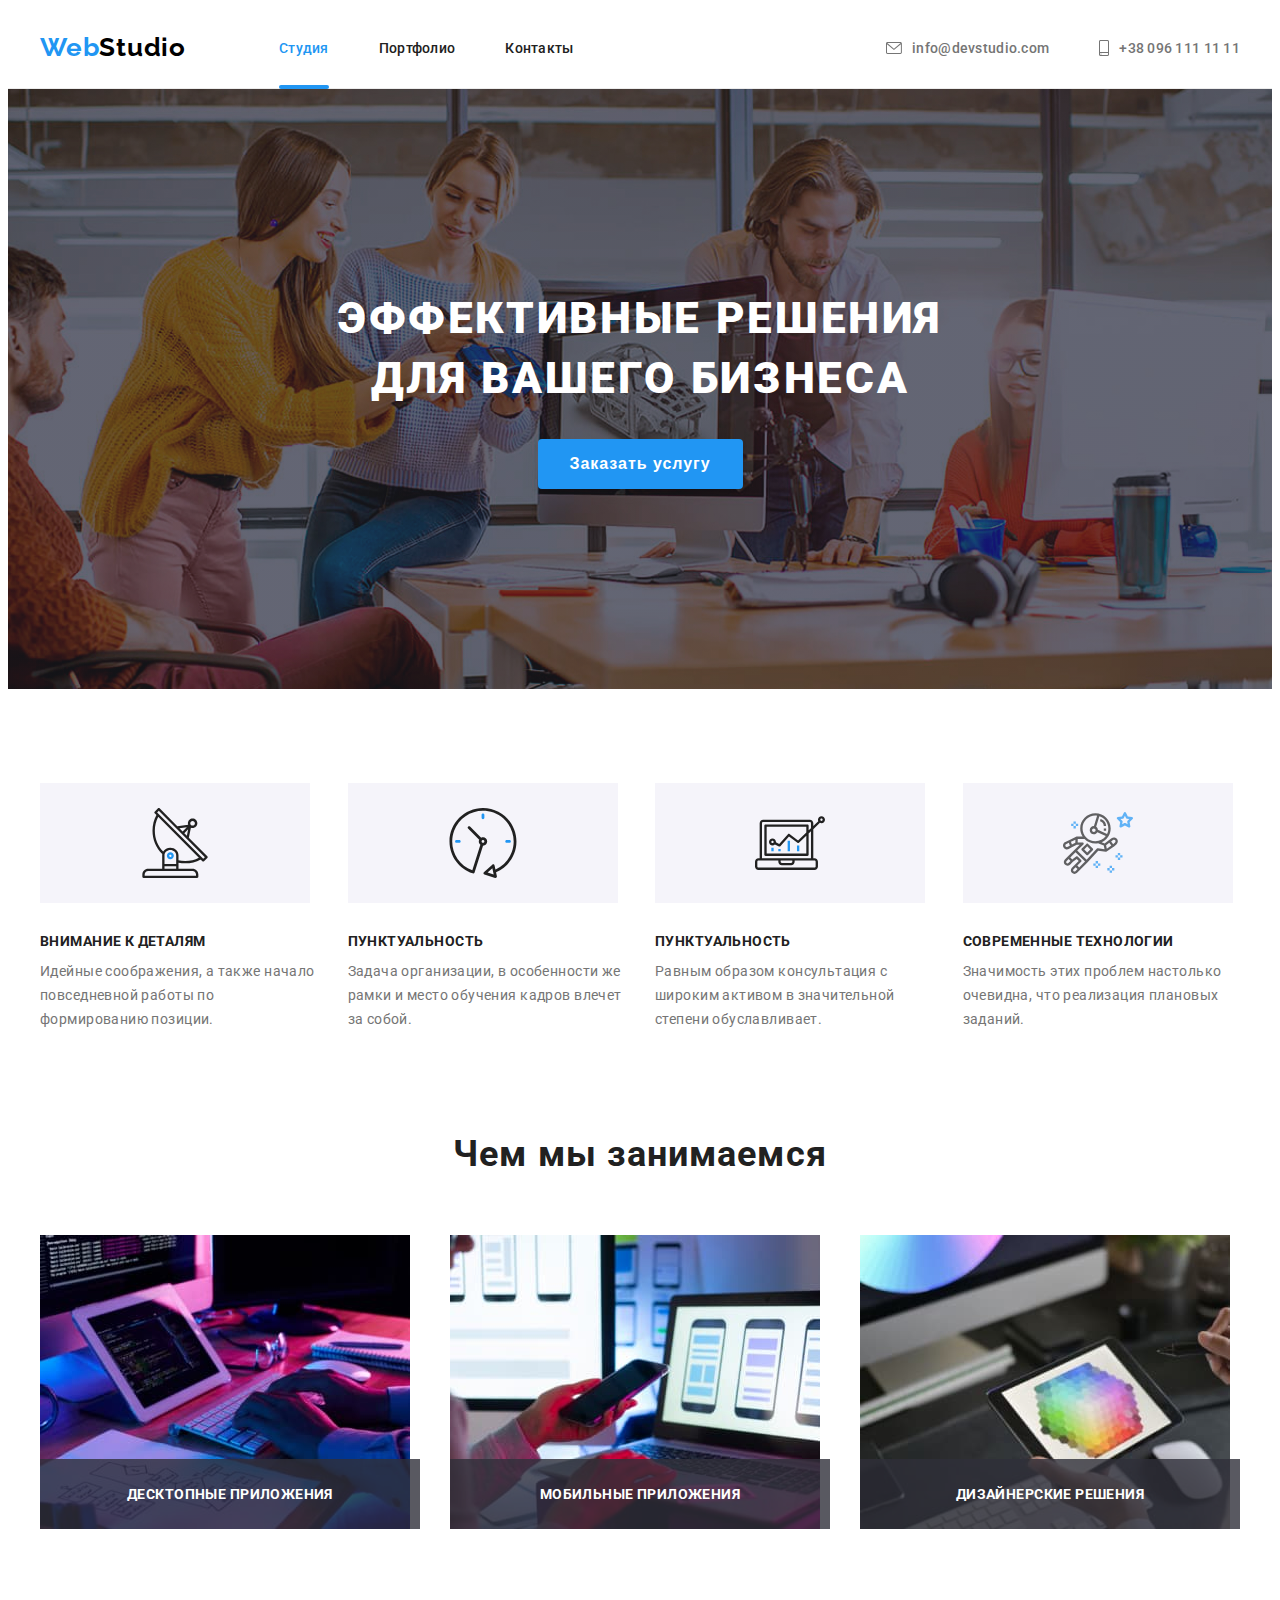
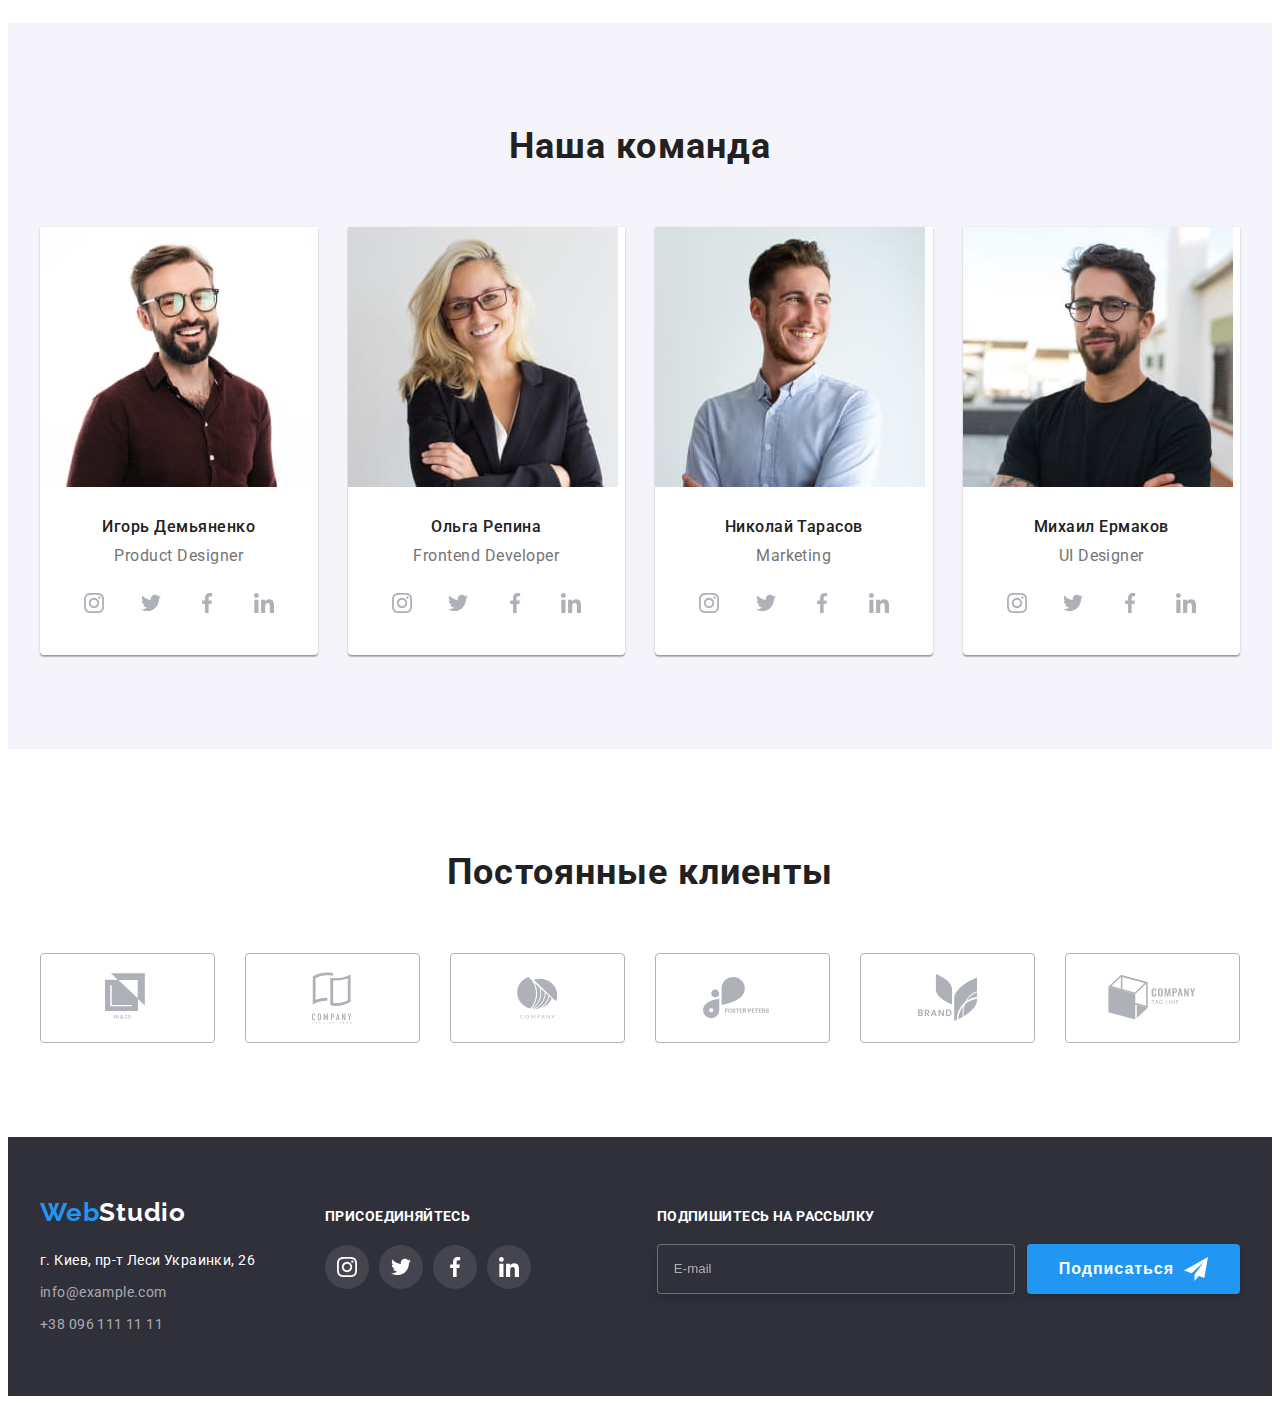
==== commit 324c66ef: "адаптивная верстка" ====
--- a/index.html
+++ b/index.html
@@ -19,7 +19,7 @@
                     <span class="web">Web</span>Studio
                 </a>
                 <ul class="navigation__list list">
-                    <li class="navigation__item ">
+                    <li class="navigation__item">
                         <a class="navigation__link navigation__link--current link" href="./index.html">Студия</a>
                     </li>
                     <li class="navigation__item">
@@ -63,7 +63,7 @@
             </button>
             <ul class="mobile-menu__list list">
                 <li class="mobile-menu__item">
-                    <a class="mobile-menu__link mobile-menu__link--current link " href="./index.html">Студия</a>
+                    <a class="mobile-menu__link mobile-menu__link--current link" href="./index.html">Студия</a>
                 </li>
                 <li class="mobile-menu__item">
                     <a class="mobile-menu__link link" href="./portfolio.html">Портфолио</a>
@@ -188,7 +188,20 @@
                 <h2 class="title">Наша команда</h2>
                 <ul class="team__list">
                     <li class="team__item list">
-                        <img src="img/our-team/Igor_demyanenko.jpg" alt="Игорь Демьяненко" width="270" height="260">
+                        <div class="team__img">
+                            <picture>
+                                <source srcset="./img/our-team/desktop_Igor_demyanenko.jpg 1x,
+                                                ./img/our-team/desktop_Igor_demyanenko@2x.jpg 2x"
+                                                media="(min-width: 1200px)"/>
+                                <source srcset="./img/our-team/tablet_Igor_demyanenko.jpg 1x,
+                                                ./img/our-team/tablet_Igor_demyanenko@2x.jpg 2x"
+                                                media="(min-width: 768px)"/>
+                                <source srcset="./img/our-team/mobile_Igor_demyanenko.jpg 1x,
+                                                ./img/our-team/mobile_Igor_demyanenko@2x.jpg 2x"
+                                                media="(min-width: 480px)"/>
+                                <img src="./img/our-team/mobile_Igor_demyanenko.jpg" alt="Игорь Демьяненко" />
+                            </picture>
+                        </div>
                         <div class="team__content">
                             <h3 class="team__name">Игорь Демьяненко</h3>
                             <p class="team__position" lang="en">Product Designer</p>
@@ -225,7 +238,20 @@
                         </div>
                    </li>
                     <li class="team__item list">
-                        <img src="img/our-team/Olha_Repina.jpg" alt="Ольга Репина" width="270" height="260">
+                        <div class="team__img">
+                            <picture>
+                                <source srcset="./img/our-team/desktop_Olga_Repina.jpg 1x,
+                                                ./img/our-team/desktop_Olga_Repina@2x.jpg 2x"
+                                                media="(min-width: 1200px)"/>
+                                <source srcset="./img/our-team/tablet_Olga_Repina.jpg 1x,
+                                                ./img/our-team/tablet_Olga_Repina@2x.jpg 2x"
+                                                media="(min-width: 768px)"/>
+                                <source srcset="./img/our-team/mobile_Olga_Repina.jpg 1x,
+                                                ./img/our-team/mobile_Olga_Repina@2x.jpg 2x"
+                                                media="(max-width: 767px)"/>
+                                <img src="./img/our-team/mobile_Olga_Repina.jpg" alt="Ольга Репина" />
+                            </picture>
+                        </div>
                         <div class="team__content">
                             <h3 class="team__name">Ольга Репина</h3>
                             <p class="team__position" lang="en">Frontend Developer</p>
@@ -262,7 +288,20 @@
                         </div>
                     </li>
                     <li class="team__item list">
-                        <img src="img/our-team/Nikolai_Tarasov.jpg" alt="Николай Тарасов" width="270" height="260">
+                        <div class="team__img">
+                            <picture>
+                                <source srcset="./img/our-team/desktop_Nikolai_Tarasov.jpg 1x,
+                                                ./img/our-team/desktop_Nikolai_Tarasov@2x.jpg 2x"
+                                                media="(min-width: 1200px)"/>
+                                <source srcset="./img/our-team/tablet_Nikolai_Tarasov.jpg 1x,
+                                                ./img/our-team/tablet_Nikolai_Tarasov@2x.jpg 2x"
+                                                media="(min-width: 768px)"/>
+                                <source srcset="./img/our-team/mobile_Nikolai_Tarasov.jpg 1x,
+                                                ./img/our-team/mobile_Nikolai_Tarasov@2x.jpg 2x"
+                                                media="(max-width: 767px)"/>
+                                <img src="./img/our-team/mobile_Nikolai_Tarasov.jpg" alt="Николай Тарасов" />
+                            </picture>
+                        </div>
                         <div class="team__content">
                             <h3 class="team__name">Николай Тарасов</h3>
                             <p class="team__position" lang="en">Marketing</p>
@@ -299,7 +338,20 @@
                         </div>
                     </li>
                     <li class="team__item list">
-                        <img src="img/our-team/Mikhail_Ermakov.jpg" alt="Михаил Ермаков" width="270" height="260">
+                        <div class="team__img">
+                            <picture>
+                                <source srcset="./img/our-team/desktop_Mikhail_Ermakov.jpg 1x,
+                                                ./img/our-team/desktop_Mikhail_Ermakov@2x.jpg 2x"
+                                                media="(min-width: 1200px)"/>
+                                <source srcset="./img/our-team/tablet_Mikhail_Ermakov.jpg 1x,
+                                                ./img/our-team/tablet_Mikhail_Ermakov@2x.jpg 2x"
+                                                media="(min-width: 768px)"/>
+                                <source srcset="./img/our-team/mobile_Mikhail_Ermakov.jpg 1x,
+                                                ./img/our-team/mobile_Mikhail_Ermakov@2x.jpg 2x"
+                                                media="(max-width: 767px)"/>
+                                <img src="./img/our-team/mobile_Mikhail_Ermakov.jpg" alt="Михаил Ермаков"/>
+                            </picture>
+                        </div>
                         <div class="team__content">
                             <h3 class="team__name">Михаил Ермаков</h3>
                             <p class="team__position" lang="en">UI Designer</p>
@@ -389,58 +441,60 @@
             </div>
         </section>
     </main>
-<!--     <footer class="footer">
+    <footer class="footer">
         <div class="footer__container container">
-            <div class="footer__address">
-                <a class="logo footer__logo link" href="/index.html" lang="en"> 
-                    <span class="web">Web</span>Studio
-                </a>
-                <address class="address">
-                    <ul class="address__list list">
-                        <li class="address__link list">
-                            <a class="map__link link" href="https://goo.gl/maps/UGEpoh52W3yYsYzf7" target="_blank" rel="noopener noreferrer">г. Киев, пр-т Леси Украинки, 26</a>
+            <div class="footer-wrapper">
+                <div class="footer__address">
+                    <a class="logo footer__logo link" href="/index.html" lang="en"> 
+                        <span class="web">Web</span>Studio
+                    </a>
+                    <address class="address">
+                        <ul class="address__list list">
+                            <li class="address__link list">
+                                <a class="map__link link" href="https://goo.gl/maps/UGEpoh52W3yYsYzf7" target="_blank" rel="noopener noreferrer">г. Киев, пр-т Леси Украинки, 26</a>
+                            </li>
+                            <li class="address__link list">
+                                <a class="mail__link-footer link" href="mailto:info@example.com">info@example.com</a>
+                            </li>
+                            <li class="address__link list">
+                                <a class="tel__link-footer link" href="tel:+380961111111">+38 096 111 11 11</a>
+                            </li>
+                        </ul>
+                    </address>
+                </div>
+                <div class="footer-icon">
+                    <b class="footer-social">ПРИСОЕДИНЯЙТЕСЬ</b>
+                    <ul class="social__list footer-social__list">
+                        <li class="footer-social__item list">
+                            <a href="" class="social__link footer-social__link link">
+                                <svg class="footer-social__icon" Width="20" Height="20">
+                                    <use href="./img/sprite.svg#icon-instagram"></use>
+                                </svg>
+                            </a>
                         </li>
-                        <li class="address__link list">
-                            <a class="mail__link-footer link" href="mailto:info@example.com">info@example.com</a>
+                        <li class="footer-social__item list">
+                            <a href="" class="social__link footer-social__link link">
+                                <svg class="footer-social__icon" Width="20" Height="20">
+                                    <use href="./img/sprite.svg#icon-twitter"></use>
+                                </svg>
+                            </a>
                         </li>
-                        <li class="address__link list">
-                            <a class="tel__link-footer link" href="tel:+380961111111">+38 096 111 11 11</a>
+                        <li class="footer-social__item list">
+                            <a href="" class="social__link footer-social__link link">
+                                <svg class="footer-social__icon" Width="20" Height="20">
+                                    <use href="./img/sprite.svg#icon-facebook"></use>
+                                </svg>
+                            </a>
+                        </li>
+                        <li class="footer-social__item list">
+                            <a href="" class="social__link footer-social__link link">
+                                <svg class="footer-social__icon" Width="20" Height="20">
+                                    <use href="./img/sprite.svg#icon-linkedin"></use>
+                                </svg>
+                            </a>
                         </li>
                     </ul>
-                </address>
-            </div>
-            <div class="footer-icon">
-                <b class="footer-social">ПРИСОЕДИНЯЙТЕСЬ</b>
-                <ul class="social__list footer-social__list">
-                    <li class="footer-social__item list">
-                        <a href="" class="social__link footer-social__link link">
-                            <svg class="footer-social__icon" Width="20" Height="20">
-                                <use href="./img/sprite.svg#icon-instagram"></use>
-                            </svg>
-                        </a>
-                    </li>
-                    <li class="footer-social__item list">
-                        <a href="" class="social__link footer-social__link link">
-                            <svg class="footer-social__icon" Width="20" Height="20">
-                                <use href="./img/sprite.svg#icon-twitter"></use>
-                            </svg>
-                        </a>
-                    </li>
-                    <li class="footer-social__item list">
-                        <a href="" class="social__link footer-social__link link">
-                            <svg class="footer-social__icon" Width="20" Height="20">
-                                <use href="./img/sprite.svg#icon-facebook"></use>
-                            </svg>
-                        </a>
-                    </li>
-                    <li class="footer-social__item list">
-                        <a href="" class="social__link footer-social__link link">
-                            <svg class="footer-social__icon" Width="20" Height="20">
-                                <use href="./img/sprite.svg#icon-linkedin"></use>
-                            </svg>
-                        </a>
-                    </li>
-                </ul>
+                </div> 
             </div>
             <div class="subscription">
                 <b class="footer-social">ПОДПИШИТЕСЬ НА РАССЫЛКУ</b>
@@ -456,9 +510,9 @@
                 </form>
             </div>
         </div>
-    </footer> -->
+    </footer>
 
-<!--     <div class="backdrop is-hidden" data-modal>
+    <div class="backdrop is-hidden" data-modal>
         <div class="modal">
             <button type="button" class="modal__close-button" data-modal-close>
                 <svg class="modal__close-button_icon" width="11" height="11">
@@ -503,9 +557,9 @@
                 <button type="submit" class="modal__btn">Отправить</button>
             </form>
         </div>
-    </div> -->
+    </div>
 
-<!--     <script src="./js/modal.js"></script> -->
-<script src="./js/mobile-menu.js"></script>
+    <script src="./js/modal.js"></script>
+    <script src="./js/mobile-menu.js"></script>
 </body>
 </html>--- a/css/main.min.css
+++ b/css/main.min.css
@@ -1,2 +1,2 @@
-:root{--main-font: "Roboto", sans-serif;--second-font: "Raleway", sans-serif;--main-color: #ffffff;--second-color: #2196f3;--bottom-background: #188ce8;--text-color: #212121;--second-text-color: #757575;--second-background: #2F303A;--team-background: #F5F4FA;--navigation__logo: #000000;--footer-logo: #ffffff;--icon-color: #AFB1B8;--section-pb: 94px;--section-pt: 94px;--main-animation: 250ms cubic-bezier(0.4, 0, 0.2, 1)}.visually-hidden{position:absolute !important;clip:rect(1px 1px 1px 1px);clip:rect(1px, 1px, 1px, 1px);padding:0 !important;border:0 !important;height:1px !important;width:1px !important;overflow:hidden}.section{padding-top:var(--section-pt);padding-bottom:var(--section-pb)}.body{font-family:var(--main-font);font-weight:400;background:var(--main-color)}h1,h2,h3,h4,h5,h6,p,b{margin:0}ul,ol{margin:0;padding:0}img{display:block}.link{text-decoration:none}.list{list-style:none}.address,.footer-social{font-style:normal}.container{width:100%;padding-left:15px;padding-right:15px}.header .container{display:flex;align-items:center;justify-content:space-between}@media screen and (min-width: 480px){.container{width:480px;margin:0 auto}}@media screen and (min-width: 768px){.container{width:768px}}@media screen and (min-width: 1200px){.container{width:1200px}}.button{display:block;margin:0 auto;min-width:200px;padding:10px 32px;font-weight:700;font-size:16px;line-height:1.875em;letter-spacing:0.06em;cursor:pointer;color:var(--main-color);background:var(--second-color);box-shadow:0px 4px 4px rgba(0,0,0,0.15);border-radius:4px;border:none}.social__link{display:flex;justify-content:center;align-items:center;width:44px;height:44px;border-radius:50%;transition:background-color var(--main-animation)}.social__link:hover,.social__link:focus{background-color:var(--second-color)}.social__link:hover .social__icon,.social__link:focus .social__icon{fill:#ffffff}.logo{font-family:var(--second-font);font-weight:700;font-size:24px;line-height:1.166em;letter-spacing:0.03em;padding-top:24px;padding-bottom:25px;color:var(--navigation__logo);animation-duration:700ms}.web{color:var(--second-color)}@media screen and (min-width: 768px) and (max-width: 1199px){.logo{margin-right:88px}}@media screen and (min-width: 1200px){.logo{font-size:26px;line-height:1.192em;margin-right:93px}}.title{font-weight:700;font-size:36px;line-height:1.666em;text-align:center;letter-spacing:0.03em;color:var(--text-color);margin-bottom:50px}@media (max-width: 1199px){.title{margin-bottom:30px}}.social__list{display:flex;align-items:center;justify-content:space-between}.social__icon{fill:var(--icon-color);transition:fill var(--main-animation)}.backdrop{position:fixed;top:0;left:0;width:100vw;height:100vh;background-color:rgba(0,0,0,0.1);transition:all 250ms linear}.modal{position:absolute;top:50%;left:50%;transform:translate(-50%, -50%);width:528px;height:581px;background-color:var(--main-color);box-shadow:0px 1px 3px rgba(0,0,0,0.12),0px 1px 1px rgba(0,0,0,0.14),0px 2px 1px rgba(0,0,0,0.2);border-radius:4px;padding:40px}.modal__close-button{align-items:center;position:absolute;top:8px;right:8px;width:30px;height:30px;background:var(--main-color);border:1px solid rgba(0,0,0,0.1);border-radius:50%;cursor:pointer;transition:var(--main-animation)}.modal__close-button:hover,.modal__close-button:focus{fill:var(--second-color)}.is-hidden{opacity:0;visibility:hidden;pointer-events:none}.modal__title{font-weight:700;font-size:20px;line-height:1.15em;letter-spacing:0.03em;color:var(--text-color);margin-bottom:12px}.modal-form{display:flex;flex-direction:column}.modal-form__field{position:relative;font-family:var(--main-font);font-weight:400;font-size:12px;line-height:14px;letter-spacing:0.01em;color:#757575}.modal-form__input{width:100%;height:40px;border:1px solid rgba(33,33,33,0.2);border-radius:4px;padding-left:42px;transition:var(--main-animation)}.modal-form__input:focus{outline:none;border-color:var(--second-color)}.modal-form__input-wrapper{position:relative;display:block;margin-top:4px;margin-bottom:10px}.icon__modal{position:absolute;top:50%;left:12px;transform:translateY(-50%);transition:var(--main-animation)}.modal-form__input:focus+.icon__modal{fill:var(--second-color)}.modal-form__message{width:100%;height:120px;border:1px solid rgba(33,33,33,0.2);border-radius:4px;padding:12px 16px;resize:none;transition:var(--main-animation);margin-top:4px;margin-bottom:20px}.modal-form__message::placeholder{color:rgba(117,117,117,0.5)}.modal-form__message:focus{outline:none;border-color:var(--second-color)}.modal-form__check-desc{font-family:var(--main-font);font-style:normal;font-weight:400;font-size:14px;line-height:24px;letter-spacing:0.03em;color:var(--second-text-color);display:flex;align-items:center;margin-bottom:30px}.modal-form__check-desc::before{display:block;content:"";width:16px;height:15px;border:1px solid #212121;cursor:pointer;margin-right:8px}.modal-form__term:checked+.modal-form__check-desc::before{background-image:url(../img/icon-check.svg);background-position:center;border:none}.modal-form__term:focus+.modal-form__check-desc::before{outline:1px solid #2196F3}.modal-form__contract{text-decoration-line:underline;color:var(--second-color)}.modal__btn{display:block;align-items:center;margin:0 auto;padding:10px 55px;font-family:var(--main-font);font-weight:700;font-size:16px;line-height:30px;letter-spacing:0.06em;cursor:pointer;min-width:200px;color:var(--main-color);background-color:var(--second-color);box-shadow:0px 4px 4px rgba(0,0,0,0.15);border-radius:4px;border:none;transition:var(--main-animation)}.modal__btn:focus,.modal__btn:hover{background-color:var(--bottom-background)}@media screen and (max-width: 767px){.navigation__list{display:none}.list-link{display:none}.burger-btn{background-color:transparent;cursor:pointer;border:none;padding:0;transition:fill var(--main-animation)}.burger-btn:hover,.burger-btn:focus{fill:var(--second-color)}.icon-burger{width:40px;height:40px}.mobile-menu__close-btn{position:absolute;top:10px;right:15px;background-color:transparent;cursor:pointer;border:none;padding:0;transition:fill var(--main-animation)}.mobile-menu__close-btn:hover,.mobile-menu__close-btn:focus{fill:var(--second-color)}.mobile-menu__close-icon{width:40px;height:40px}.mobile-menu{z-index:999;display:flex;flex-direction:column;justify-content:space-between;position:fixed;top:0;left:50%;width:100vw;max-width:480px;height:100vh;padding:48px 40px;background-color:var(--main-color);transform:translateY(-100%) translateX(-50%);transition:transform 250ms linear}.is-open{transform:translateY(0) translateX(-50%)}.mobile-menu__link{font-weight:500;font-size:40px;line-height:1.175em;text-align:center;letter-spacing:0.02em;color:var(--text-color)}.mobile-menu__link:hover,.mobile-menu__link:focus{color:var(--second-color);transform:scaleX(1);opacity:1}.mobile-menu__link--current{color:var(--second-color)}.mobile-menu__item:not(:last-child){margin-bottom:32px}.mobile-menu__contacts{font-weight:500;font-size:34px;line-height:1.333em;letter-spacing:0.02em;margin-top:302px;margin-bottom:64px}.mobile-menu__tel{margin-bottom:32px}.mobile-menu__tel-link{color:var(--second-color)}.mobile-menu__mail-link{color:var(--second-text-color)}.mobile-menu__social{display:flex;flex-wrap:wrap}.mobile-menu__network:not(:last-child){border-right:1px solid rgba(33,33,33,0.2);padding-right:10px}.mobile-menu__network:not(:first-child){padding-left:10px}.mobile-menu__social-link{display:flex;flex-wrap:wrap;font-weight:500;font-size:18px;line-height:1.22em;letter-spacing:0.02em;color:var(--second-color);cursor:pointer}}.header{padding-top:16px;padding-bottom:16px;border-bottom:1px solid #ECECEC}@media screen and (min-width: 768px){.burger-btn{display:none}.mobile-menu{display:none}.header{padding:0}.navigation{display:flex;align-items:center}.navigation__list{display:flex;align-items:center}.navigation__item:not(:last-child){margin-right:50px;position:relative}.navigation__link{font-weight:500;font-size:14px;line-height:1.143em;letter-spacing:0.02em;color:var(--text-color);padding-top:32px;padding-bottom:32px;transition:color var(--main-animation)}.navigation__link:hover,.navigation__link:focus{color:var(--second-color)}.navigation__link--current{color:var(--second-color)}.navigation__link--current::after{content:"";display:block;width:100%;height:4px;background-color:var(--second-color);position:absolute;border-radius:2px;margin-top:28px}.list-link{display:flex;flex-direction:column}.list-link__item:not(:last-child){margin-bottom:10px}.mail-link,.tel-link{font-weight:500;font-size:14px;line-height:1.143em;letter-spacing:0.02em;color:var(--second-text-color);display:flex;align-items:center;padding-top:5px;padding-bottom:5px;transition:color var(--main-animation)}.mail-link:focus,.mail-link:hover,.tel-link:focus,.tel-link:hover{color:var(--second-color)}.mail-link:focus svg,.mail-link:hover svg,.tel-link:focus svg,.tel-link:hover svg{fill:var(--second-color)}.mail-icon{margin-right:10px;fill:var(--second-text-color);transition:fill var(--main-animation)}.tel-icon{margin-right:10px;fill:var(--second-text-color);transition:fill var(--main-animation)}}@media screen and (min-width: 1200px){.list-link{display:flex;flex-direction:row;margin-left:auto}.mail-link,.tel-link{padding-top:10px;padding-bottom:10px}.tel-link__item{margin-left:50px}}.hero{background-image:linear-gradient(to right, rgba(47,48,58,0.4), rgba(47,48,58,0.4)),url(../img/hero.jpg);background-size:cover;background-repeat:no-repeat;background-position:center;background-color:var(--second-background);max-width:1600px;margin:0 auto}.hero .container{padding:200px 0}.hero__title{font-weight:900;font-size:26px;line-height:1.6em;letter-spacing:0.06em;text-transform:uppercase;text-align:center;color:var(--main-color);margin-bottom:30px;margin-left:auto;margin-right:auto}@media (min-width: 1200px){.hero__title{font-size:44px;line-height:1.363em;max-width:696px}}.hero__button{transition:var(--main-animation)}.hero__button:hover,.hero__button:focus{background-color:var(--bottom-background)}.advantages{padding-bottom:0}.advantages__title{font-weight:700;font-size:14px;line-height:1.143em;letter-spacing:0.03em;text-transform:uppercase;color:var(--text-color);margin-bottom:10px}@media (max-width: 768px){.advantages__title{text-align:center}}.advantages__list{margin-top:-30px;margin-left:-30px}@media (min-width: 768px){.advantages__list{display:flex;justify-content:center;flex-wrap:wrap}}.advantages__item{margin-top:30px;margin-left:30px;flex-basis:calc(100% / 4 - 30px)}.advantages__container{display:flex;align-items:center;justify-content:center;height:120px;background-color:var(--team-background);margin-bottom:30px}@media (min-width: 1200px){.advantages__container{width:270px}}.advantages__description{font-size:14px;line-height:1.714em;letter-spacing:0.03em;color:var(--second-text-color)}@media screen and (max-width: 1199px){.we-doing{display:none}}.we-doing__list{display:flex;flex-wrap:wrap;margin-left:-30px;margin-top:-30px}.we-doing__item{flex-basis:calc(100% / 3 - 30px);margin-left:30px;margin-top:30px}.we-doing__wrapper{position:relative}.we-doing__wrapper>.we-doing__overlay{position:absolute;bottom:0%;left:0%;width:100%;padding:27px 0px;font-weight:700;font-size:14px;line-height:16px;text-align:center;letter-spacing:0.03em;text-transform:uppercase;background-color:rgba(47,48,58,0.8);color:var(--main-color)}.team{background:var(--team-background);padding-top:var(--section-pt);padding-bottom:var(--section-pb)}@media (max-width: 1199px){.team{padding-top:60px;padding-bottom:60px}}.team__list{display:flex;flex-wrap:wrap;margin-left:-30px;margin-top:-30px}@media (min-width: 768px){.team__list{justify-content:center}}.team__item{flex-basis:calc(100% / 4 - 30px);margin-left:30px;margin-top:30px;background-color:var(--main-color);box-shadow:0px 1px 3px rgba(0,0,0,0.12),0px 1px 1px rgba(0,0,0,0.14),0px 2px 1px rgba(0,0,0,0.2);border-radius:0px 0px 4px 4px}@media (min-width: 768px){.team__item{flex-basis:calc(100% / 2 - 30px)}}@media (min-width: 1200px){.team__item{flex-basis:calc(100% / 4 - 30px)}}.team__content{padding:30px 32px}.team__name{font-weight:500;font-size:16px;line-height:1.187em;letter-spacing:0.03em;text-align:center;margin-bottom:10px;color:var(--text-color)}.team__position{font-size:16px;line-height:1.187em;letter-spacing:0.03em;text-align:center;color:var(--second-text-color);margin-bottom:16px}.client{padding-top:var(--section-pt);padding-bottom:var(--section-pb)}@media (max-width: 1199px){.client{padding-top:60px;padding-bottom:60px}}.clients__list{display:flex;flex-wrap:wrap;margin-left:-30px;margin-top:-30px}.clients__link{display:flex;justify-content:center;align-items:center;height:90px;border:1px solid #AFB1B8;box-sizing:border-box;border-radius:4px;transition:border-color var(--main-animation)}.clients__link:hover,.clients__link:focus{border-color:#2196F3}.clients__link:hover>.clients__icon,.clients__link:focus>.clients__icon{fill:#2196F3}.clients__icon{display:flex;background-position:center;fill:var(--icon-color);transition:fill var(--main-animation)}.clients__item{flex-basis:calc(100% / 2 - 30px);margin-left:30px;margin-top:30px}@media (min-width: 768px){.clients__item{flex-basis:calc(100% / 3 - 30px)}}@media (min-width: 1200px){.clients__item{flex-basis:calc(100% / 6 - 30px)}}.portfolio__list{display:flex;flex-wrap:wrap;margin-bottom:40px}@media (min-width: 768px){.portfolio__list{margin-bottom:30px;margin-right:auto;margin-left:auto;justify-content:center}}@media (min-width: 1200px){.portfolio__list{margin-bottom:50px}}.portfolio__item{margin-top:15px}.portfolio__item:not(:last-child){margin-right:8px}.portfolio__button{display:block;margin:0 auto;padding:6px 22px;font-weight:500;font-size:16px;line-height:1.625em;letter-spacing:0.03em;cursor:pointer;background-color:var(--team-background);color:var(--text-color);border-radius:4px;border:0;transition:color var(--main-animation),background-color 250ms cubic-bezier(0.4, 0, 0.2, 1),box-shadow var(--main-animation)}.portfolio__button:hover,.portfolio__button:focus{background-color:var(--second-color);color:var(--main-color);box-shadow:0px 3px 1px rgba(0,0,0,0.1),0px 1px 2px rgba(0,0,0,0.08),0px 2px 2px rgba(0,0,0,0.12)}.portfolio-cards__list{display:flex;flex-wrap:wrap;margin-left:-30px;margin-top:-30px}@media (min-width: 768px){.portfolio-cards__list{justify-content:center}}.portfolio-cards__item{margin-left:30px;margin-top:30px;background-color:var(--main-color)}@media (min-width: 768px){.portfolio-cards__item{flex-basis:calc(100% / 2 - 30px)}}@media (min-width: 1200px){.portfolio-cards__item{flex-basis:calc(100% / 4 - 30px)}}.portfolio-cards__link{display:block;transition:box-shadow var(--main-animation)}.portfolio-cards__link:hover,.portfolio-cards__link:focus{box-shadow:0px 1px 1px rgba(0,0,0,0.12),0px 4px 4px rgba(0,0,0,0.06),1px 4px 6px rgba(0,0,0,0.16)}.portfolio-cards__content{padding:20px 24px;border:1px solid #eee;border-top:0;box-sizing:border-box}.title-cards{font-weight:700;font-size:18px;line-height:2em;letter-spacing:0.05em;margin-bottom:4px;color:var(--text-color)}.cards-about{font-size:16px;line-height:1.875em;letter-spacing:0.03em;color:var(--second-text-color)}.portfolio-cards__wrapper{position:relative;overflow:hidden}.overlay{position:absolute;top:0;left:0;height:100%;background-color:rgba(33,150,243,0.9);font-weight:normal;font-size:18px;line-height:28px;letter-spacing:0.03em;color:#ffffff;padding:63px 24px;overflow:auto;transform:translateY(100%);transition:transform var(--main-animation)}.portfolio-cards__link:hover .overlay,.portfolio-cards__link:focus .overlay{transform:translateY(0%)}.footer{margin:0;padding-top:0;padding-bottom:0;background-color:var(--second-background);padding-top:60px;padding-bottom:60px}.footer__logo{color:var(--footer-logo)}.footer__container{display:flex;align-items:baseline}.footer__address{display:block;margin-right:70px}.address{margin-top:20px}.address__link:not(:first-child){margin-top:8px}.map__link{font-size:14px;line-height:1.714em;letter-spacing:0.03em;color:var(--main-color);transition:color 250ms cubic-bezier(0.4, 0, 0.2, 1)}.mail__link-footer,.tel__link-footer{font-size:14px;line-height:1.714em;letter-spacing:0.03em;color:rgba(255,255,255,0.6);transition:color 250ms cubic-bezier(0.4, 0, 0.2, 1)}.map__link:focus,.map__link:hover,.mail__link-footer:focus,.mail__link-footer:hover,.tel__link-footer:focus,.tel__link-footer:hover{color:var(--second-color)}.footer-social{font-family:var(--main-font);font-weight:700;font-size:14px;line-height:16px;letter-spacing:0.03em;text-transform:uppercase;color:var(--main-color)}.footer-social__item:not(:last-child){margin-right:10px}.footer-social__list{margin-top:20px}.footer-social__link{background-color:rgba(255,255,255,0.1)}.footer-social__icon{fill:#fff}.subscription{margin-left:93px}.subscription__form{display:flex;align-items:center;margin-top:20px}.subscription__input{width:358px;height:50px;border:1px solid rgba(255,255,255,0.3);box-sizing:border-box;filter:drop-shadow(0px 4px 4px rgba(0,0,0,0.15));border-radius:4px;background-color:var(--second-background);color:var(--main-color);padding-left:16px}.subscription__input::placeholder{color:rgba(255,255,255,0.6)}.subscription__btn{display:flex;align-items:center;margin-left:12px}.btn__icon{margin-left:10px;fill:var(--main-color)}
+:root{--main-font: "Roboto", sans-serif;--second-font: "Raleway", sans-serif;--main-color: #ffffff;--second-color: #2196f3;--bottom-background: #188ce8;--text-color: #212121;--second-text-color: #757575;--second-background: #2F303A;--team-background: #F5F4FA;--navigation__logo: #000000;--footer-logo: #ffffff;--icon-color: #AFB1B8;--section-pb: 94px;--section-pt: 94px;--main-animation: 250ms cubic-bezier(0.4, 0, 0.2, 1)}.visually-hidden{position:absolute !important;clip:rect(1px 1px 1px 1px);clip:rect(1px, 1px, 1px, 1px);padding:0 !important;border:0 !important;height:1px !important;width:1px !important;overflow:hidden}.section{padding-top:var(--section-pt);padding-bottom:var(--section-pb)}@media (max-width: 1199px){.section{padding-top:60px;padding-bottom:60px}}.body{font-family:var(--main-font);font-weight:400;background:var(--main-color)}h1,h2,h3,h4,h5,h6,p,b{margin:0}ul,ol{margin:0;padding:0}img{display:block}.link{text-decoration:none}.list{list-style:none}.address,.footer-social{font-style:normal}.container{width:100%;padding-left:15px;padding-right:15px}.header .container{display:flex;align-items:center;justify-content:space-between}@media (min-width: 480px){.container{width:480px;margin:0 auto}}@media (min-width: 768px){.container{width:768px}}@media (min-width: 1200px){.container{width:1200px}}.button{display:block;margin:0 auto;min-width:200px;padding:10px 32px;font-weight:700;font-size:16px;line-height:1.875em;letter-spacing:0.06em;cursor:pointer;color:var(--main-color);background:var(--second-color);box-shadow:0px 4px 4px rgba(0,0,0,0.15);border-radius:4px;border:none}.social__link{display:flex;justify-content:center;align-items:center;width:44px;height:44px;border-radius:50%;transition:background-color var(--main-animation)}.social__link:hover,.social__link:focus{background-color:var(--second-color)}.social__link:hover .social__icon,.social__link:focus .social__icon{fill:#ffffff}.logo{font-family:var(--second-font);font-weight:700;font-size:24px;line-height:1.166em;letter-spacing:0.03em;padding-top:24px;padding-bottom:25px;color:var(--navigation__logo);animation-duration:700ms}.web{color:var(--second-color)}@media screen and (min-width: 768px) and (max-width: 1199px){.logo{margin-right:88px}}@media screen and (min-width: 1200px){.logo{font-size:26px;line-height:1.192em;margin-right:93px}}.title{font-weight:700;font-size:36px;line-height:1.666em;text-align:center;letter-spacing:0.03em;color:var(--text-color);margin-bottom:50px}@media (max-width: 1199px){.title{margin-bottom:30px}}.social__list{display:flex;align-items:center;justify-content:space-between}.social__icon{fill:var(--icon-color);transition:fill var(--main-animation)}.backdrop{position:fixed;top:0;left:0;width:100vw;height:100vh;background-color:rgba(0,0,0,0.1);transition:all 250ms linear}.modal{position:absolute;top:50%;left:50%;transform:translate(-50%, -50%);min-width:450px;height:581px;background-color:var(--main-color);box-shadow:0px 1px 3px rgba(0,0,0,0.12),0px 1px 1px rgba(0,0,0,0.14),0px 2px 1px rgba(0,0,0,0.2);border-radius:4px;padding:40px}@media (min-width: 1200px){.modal{max-width:528px}}.modal__close-button{align-items:center;position:absolute;top:8px;right:8px;width:30px;height:30px;background:var(--main-color);border:1px solid rgba(0,0,0,0.1);border-radius:50%;cursor:pointer;transition:var(--main-animation)}.modal__close-button:hover,.modal__close-button:focus{fill:var(--second-color)}.is-hidden{opacity:0;visibility:hidden;pointer-events:none}.modal__title{font-weight:700;font-size:20px;line-height:1.15em;letter-spacing:0.03em;text-align:center;color:var(--text-color);margin-bottom:12px}.modal-form{display:flex;flex-direction:column}.modal-form__field{position:relative;font-family:var(--main-font);font-weight:400;font-size:12px;line-height:14px;letter-spacing:0.01em;color:#757575}.modal-form__input{width:100%;height:40px;border:1px solid rgba(33,33,33,0.2);border-radius:4px;padding-left:42px;transition:var(--main-animation)}.modal-form__input:focus{outline:none;border-color:var(--second-color)}.modal-form__input-wrapper{position:relative;display:block;margin-top:4px;margin-bottom:10px}.icon__modal{position:absolute;top:50%;left:12px;transform:translateY(-50%);transition:var(--main-animation)}.modal-form__input:focus+.icon__modal{fill:var(--second-color)}.modal-form__message{width:100%;height:120px;border:1px solid rgba(33,33,33,0.2);border-radius:4px;padding:12px 16px;resize:none;transition:var(--main-animation);margin-top:4px;margin-bottom:20px}.modal-form__message::placeholder{color:rgba(117,117,117,0.5)}.modal-form__message:focus{outline:none;border-color:var(--second-color)}.modal-form__check-desc{font-family:var(--main-font);font-style:normal;font-weight:400;font-size:14px;line-height:24px;letter-spacing:0.03em;color:var(--second-text-color);display:flex;flex-wrap:wrap;justify-content:center;align-items:center;margin-bottom:30px}@media (max-width: 1199px){.modal-form__check-desc{font-size:12px;line-height:1.4}}.modal-form__check-desc::before{display:block;content:"";width:16px;height:15px;border:1px solid #212121;cursor:pointer;margin-right:8px}.modal-form__term:checked+.modal-form__check-desc::before{background-image:url(../img/icon-check.svg);background-position:center;border:none}.modal-form__term:focus+.modal-form__check-desc::before{outline:1px solid #2196F3}.modal-form__contract{text-decoration-line:underline;color:var(--second-color)}.modal__btn{display:block;align-items:center;margin:0 auto;padding:10px 55px;font-family:var(--main-font);font-weight:700;font-size:16px;line-height:30px;letter-spacing:0.06em;cursor:pointer;min-width:200px;color:var(--main-color);background-color:var(--second-color);box-shadow:0px 4px 4px rgba(0,0,0,0.15);border-radius:4px;border:none;transition:var(--main-animation)}.modal__btn:focus,.modal__btn:hover{background-color:var(--bottom-background)}@media screen and (max-width: 767px){.navigation__list{display:none}.list-link{display:none}.burger-btn{background-color:transparent;cursor:pointer;border:none;padding:0;transition:fill var(--main-animation)}.burger-btn:hover,.burger-btn:focus{fill:var(--second-color)}.icon-burger{width:40px;height:40px}.mobile-menu__close-btn{position:absolute;top:10px;right:15px;background-color:transparent;cursor:pointer;border:none;padding:0;transition:fill var(--main-animation)}.mobile-menu__close-btn:hover,.mobile-menu__close-btn:focus{fill:var(--second-color)}.mobile-menu__close-icon{width:40px;height:40px}.mobile-menu{display:flex;flex-direction:column;justify-content:space-between;position:fixed;top:0;left:50%;width:100vw;max-width:480px;height:100vh;padding:48px 40px;background-color:var(--main-color);transform:translateY(-100%) translateX(-50%);transition:transform 250ms linear}.is-open{transform:translateY(0) translateX(-50%);z-index:100}.mobile-menu__link{font-weight:500;font-size:40px;line-height:1.175em;text-align:center;letter-spacing:0.02em;color:var(--text-color)}.mobile-menu__link:hover,.mobile-menu__link:focus{color:var(--second-color);transform:scaleX(1);opacity:1}.mobile-menu__link--current{color:var(--second-color)}.mobile-menu__item:not(:last-child){margin-bottom:32px}.mobile-menu__contacts{font-weight:500;font-size:34px;line-height:1.333em;letter-spacing:0.02em;margin-top:auto;margin-bottom:64px}.mobile-menu__tel{margin-bottom:32px}.mobile-menu__tel-link{color:var(--second-color)}.mobile-menu__mail-link{font-size:24px;line-height:1.16em;color:var(--second-text-color)}.mobile-menu__social{display:flex;flex-wrap:wrap}.mobile-menu__network:not(:last-child){border-right:1px solid rgba(33,33,33,0.2);padding-right:10px}.mobile-menu__network:not(:first-child){padding-left:10px}.mobile-menu__social-link{display:flex;flex-wrap:wrap;font-weight:500;font-size:18px;line-height:1.22em;letter-spacing:0.02em;color:var(--second-color);cursor:pointer}}.header{padding-top:16px;padding-bottom:16px;border-bottom:1px solid #ECECEC}@media screen and (min-width: 768px){.burger-btn{display:none}.mobile-menu{display:none}.header{padding:0}.navigation{display:flex;align-items:center}.navigation__list{display:flex;align-items:center}.navigation__item:not(:last-child){margin-right:50px;position:relative}.navigation__link{font-weight:500;font-size:14px;line-height:1.143em;letter-spacing:0.02em;color:var(--text-color);padding-top:32px;padding-bottom:32px;transition:color var(--main-animation)}.navigation__link:hover,.navigation__link:focus{color:var(--second-color)}.navigation__link--current{color:var(--second-color)}.navigation__link--current::after{content:"";display:block;width:100%;height:4px;background-color:var(--second-color);position:absolute;border-radius:2px;margin-top:28px}.list-link{display:flex;flex-direction:column}.list-link__item:not(:last-child){margin-bottom:10px}.mail-link,.tel-link{font-weight:500;font-size:14px;line-height:1.143em;letter-spacing:0.02em;color:var(--second-text-color);display:flex;align-items:center;padding-top:5px;padding-bottom:5px;transition:color var(--main-animation)}.mail-link:focus,.mail-link:hover,.tel-link:focus,.tel-link:hover{color:var(--second-color)}.mail-link:focus svg,.mail-link:hover svg,.tel-link:focus svg,.tel-link:hover svg{fill:var(--second-color)}.mail-icon{margin-right:10px;fill:var(--second-text-color);transition:fill var(--main-animation)}.tel-icon{margin-right:10px;fill:var(--second-text-color);transition:fill var(--main-animation)}}@media screen and (min-width: 1200px){.list-link{display:flex;flex-direction:row;margin-left:auto}.mail-link,.tel-link{padding-top:10px;padding-bottom:10px}.tel-link__item{margin-left:50px}}.hero{background-image:linear-gradient(to right, rgba(47,48,58,0.4), rgba(47,48,58,0.4)),url(../img/mobile-hero.jpg);background-size:cover;background-repeat:no-repeat;background-position:center;background-color:var(--second-background);max-width:1600px;margin:0 auto}@media (min-device-pixel-ratio: 2), (-webkit-min-device-pixel-ratio: 2), (min-resolution: 192dpi), (min-resolution: 2dppx){.hero{background-image:linear-gradient(to left, rgba(47,48,58,0.4), rgba(47,48,58,0.4)),url(../img/mobile-hero@2x.jpg)}}@media (min-width: 481px){.hero{max-width:768px;background-image:linear-gradient(to left, rgba(47,48,58,0.4), rgba(47,48,58,0.4)),url(../img/tablet-hero.jpg)}}@media (min-width: 481px) and (min-device-pixel-ratio: 2), (min-width: 481px) and (-webkit-min-device-pixel-ratio: 2), (min-width: 481px) and (min-resolution: 192dpi), (min-width: 481px) and (min-resolution: 2dppx){.hero{background-image:linear-gradient(to left, rgba(47,48,58,0.4), rgba(47,48,58,0.4)),url(../img/tablet-hero@2x.jpg)}}@media (min-width: 769px){.hero{max-width:1600px;background-image:linear-gradient(to left, rgba(47,48,58,0.4), rgba(47,48,58,0.4)),url(../img/desktop-hero.jpg)}}@media (min-width: 769px) and (min-device-pixel-ratio: 2), (min-width: 769px) and (-webkit-min-device-pixel-ratio: 2), (min-width: 769px) and (min-resolution: 192dpi), (min-width: 769px) and (min-resolution: 2dppx){.hero{background-image:linear-gradient(to left, rgba(47,48,58,0.4), rgba(47,48,58,0.4)),url(../img/desktop-hero@2x.jpg)}}.hero .container{padding:200px 0}.hero__title{padding-left:15px;padding-right:15px;font-weight:900;font-size:26px;line-height:1.6em;letter-spacing:0.06em;text-transform:uppercase;text-align:center;color:var(--main-color);margin-bottom:30px;margin-left:auto;margin-right:auto}@media (min-width: 1200px){.hero__title{font-size:44px;line-height:1.363em;max-width:696px}}.hero__button{transition:var(--main-animation)}.hero__button:hover,.hero__button:focus{background-color:var(--bottom-background)}.advantages{padding-bottom:0}.advantages__title{font-weight:700;font-size:14px;line-height:1.143em;letter-spacing:0.03em;text-transform:uppercase;color:var(--text-color);margin-bottom:10px}@media (max-width: 768px){.advantages__title{text-align:center}}.advantages__list{margin-top:-30px;margin-left:-30px}@media (min-width: 768px){.advantages__list{display:flex;justify-content:center;flex-wrap:wrap}}.advantages__item{margin-top:30px;margin-left:30px;flex-basis:calc(100% / 4 - 30px)}.advantages__container{display:flex;align-items:center;justify-content:center;height:120px;background-color:var(--team-background);margin-bottom:30px}@media (min-width: 1200px){.advantages__container{width:270px}}.advantages__description{font-size:14px;line-height:1.714em;letter-spacing:0.03em;color:var(--second-text-color)}@media screen and (max-width: 1199px){.we-doing{display:none}}.we-doing__list{display:flex;flex-wrap:wrap;margin-left:-30px;margin-top:-30px}.we-doing__item{flex-basis:calc(100% / 3 - 30px);margin-left:30px;margin-top:30px}.we-doing__wrapper{position:relative}.we-doing__wrapper>.we-doing__overlay{position:absolute;bottom:0%;left:0%;width:100%;padding:27px 0px;font-weight:700;font-size:14px;line-height:16px;text-align:center;letter-spacing:0.03em;text-transform:uppercase;background-color:rgba(47,48,58,0.8);color:var(--main-color)}.team{background:var(--team-background);padding-top:var(--section-pt);padding-bottom:var(--section-pb)}@media (max-width: 1199px){.team{padding-top:60px;padding-bottom:60px}}.team__list{margin-left:-30px;margin-top:-30px}@media (min-width: 768px){.team__list{display:flex;flex-wrap:wrap;justify-content:center}}.team__item{flex-basis:calc(100% / 4 - 30px);margin-left:30px;margin-top:30px;background-color:var(--main-color);box-shadow:0px 1px 3px rgba(0,0,0,0.12),0px 1px 1px rgba(0,0,0,0.14),0px 2px 1px rgba(0,0,0,0.2);border-radius:0px 0px 4px 4px}@media (min-width: 768px){.team__item{flex-basis:calc(100% / 2 - 30px)}}@media (min-width: 1200px){.team__item{flex-basis:calc(100% / 4 - 30px)}}.team__content{padding:30px 32px}.team__name{font-weight:500;font-size:16px;line-height:1.187em;letter-spacing:0.03em;text-align:center;margin-bottom:10px;color:var(--text-color)}.team__position{font-size:16px;line-height:1.187em;letter-spacing:0.03em;text-align:center;color:var(--second-text-color);margin-bottom:16px}.client{padding-top:var(--section-pt);padding-bottom:var(--section-pb)}@media (max-width: 1199px){.client{padding-top:60px;padding-bottom:60px}}.clients__list{display:flex;flex-wrap:wrap;margin-left:-30px;margin-top:-30px}.clients__link{display:flex;justify-content:center;align-items:center;height:90px;border:1px solid #AFB1B8;box-sizing:border-box;border-radius:4px;transition:border-color var(--main-animation)}.clients__link:hover,.clients__link:focus{border-color:#2196F3}.clients__link:hover>.clients__icon,.clients__link:focus>.clients__icon{fill:#2196F3}.clients__icon{display:flex;background-position:center;fill:var(--icon-color);transition:fill var(--main-animation)}.clients__item{flex-basis:calc(100% / 2 - 30px);margin-left:30px;margin-top:30px}@media (min-width: 768px){.clients__item{flex-basis:calc(100% / 3 - 30px)}}@media (min-width: 1200px){.clients__item{flex-basis:calc(100% / 6 - 30px)}}.portfolio__list{display:flex;flex-wrap:wrap;margin-bottom:40px}@media (min-width: 768px){.portfolio__list{margin-bottom:30px;justify-content:center}}@media (min-width: 1200px){.portfolio__list{margin-bottom:50px}}.portfolio__item{margin-top:15px}.portfolio__item:not(:last-child){margin-right:8px}.portfolio__button{display:block;margin:0 auto;padding:6px 22px;font-weight:500;font-size:16px;line-height:1.625em;letter-spacing:0.03em;cursor:pointer;background-color:var(--team-background);color:var(--text-color);border-radius:4px;border:0;transition:color var(--main-animation),background-color 250ms cubic-bezier(0.4, 0, 0.2, 1),box-shadow var(--main-animation)}.portfolio__button:hover,.portfolio__button:focus{background-color:var(--second-color);color:var(--main-color);box-shadow:0px 3px 1px rgba(0,0,0,0.1),0px 1px 2px rgba(0,0,0,0.08),0px 2px 2px rgba(0,0,0,0.12)}.portfolio-cards__list{margin-left:-30px;margin-top:-30px}@media (min-width: 768px){.portfolio-cards__list{display:flex;flex-wrap:wrap}}.portfolio-cards__item{margin-left:30px;margin-top:30px;background-color:var(--main-color)}@media (min-width: 768px){.portfolio-cards__item{flex-basis:calc(100% / 2 - 30px)}}@media (min-width: 1200px){.portfolio-cards__item{flex-basis:calc(100% / 4 - 30px)}}.portfolio-cards__link{display:block;transition:box-shadow var(--main-animation)}.portfolio-cards__link:hover,.portfolio-cards__link:focus{box-shadow:0px 1px 1px rgba(0,0,0,0.12),0px 4px 4px rgba(0,0,0,0.06),1px 4px 6px rgba(0,0,0,0.16)}.portfolio-cards__content{padding:20px 24px;border:1px solid #eee;border-top:0;box-sizing:border-box}.title-cards{font-weight:700;font-size:18px;line-height:2em;letter-spacing:0.05em;margin-bottom:4px;color:var(--text-color)}.cards-about{font-size:16px;line-height:1.875em;letter-spacing:0.03em;color:var(--second-text-color)}.portfolio-cards__wrapper{position:relative;overflow:hidden}.overlay{position:absolute;top:0;left:0;height:100%;background-color:rgba(33,150,243,0.9);font-weight:normal;font-size:18px;line-height:28px;letter-spacing:0.03em;color:#ffffff;padding:63px 24px;overflow:auto;transform:translateY(100%);transition:transform var(--main-animation)}.portfolio-cards__link:hover .overlay,.portfolio-cards__link:focus .overlay{transform:translateY(0%)}.footer{margin:0;padding-top:0;padding-bottom:0;background-color:var(--second-background);padding-top:60px;padding-bottom:60px}.footer__logo{color:var(--footer-logo)}@media (min-width: 768px){.footer__logo{margin-right:0}}.footer__container{align-items:baseline}@media (min-width: 1200px){.footer__container{display:flex}}@media (min-width: 768px){.footer-wrapper{display:flex;justify-content:space-around;align-items:baseline}}@media (max-width: 1199px){.footer-wrapper{margin-bottom:60px;text-align:center}}.footer__address{display:inline-block}@media (min-width: 768px){.footer__address{margin-right:70px}}@media (max-width: 767px){.footer__address{margin-bottom:60px}}.address{margin-top:20px}.address__link:not(:first-child){margin-top:8px}.map__link{font-size:14px;line-height:1.714em;letter-spacing:0.03em;color:var(--main-color);transition:color 250ms cubic-bezier(0.4, 0, 0.2, 1)}.mail__link-footer,.tel__link-footer{font-size:14px;line-height:1.714em;letter-spacing:0.03em;color:rgba(255,255,255,0.6);transition:color 250ms cubic-bezier(0.4, 0, 0.2, 1)}.map__link:focus,.map__link:hover,.mail__link-footer:focus,.mail__link-footer:hover,.tel__link-footer:focus,.tel__link-footer:hover{color:var(--second-color)}.footer-icon{min-width:206px}@media (min-width: 1200px){.footer-icon{margin-right:93px}}.footer-social{font-family:var(--main-font);font-weight:700;font-size:14px;line-height:16px;letter-spacing:0.03em;text-transform:uppercase;color:var(--main-color)}@media (max-width: 1199px){.footer-social{display:block;text-align:center}}.footer-social__item:not(:last-child){margin-right:10px}.footer-social__list{justify-content:center;margin-top:20px}.footer-social__link{background-color:rgba(255,255,255,0.1)}.footer-social__icon{fill:#fff}.subscription{display:flex;margin-left:auto;flex-direction:column}@media (max-width: 769px){.subscription{display:block}}.subscription__form{display:flex;margin-top:20px}@media (max-width: 1199px){.subscription__form{display:block;margin-left:auto;margin-right:auto}}.subscription__input{width:358px;height:50px;border:1px solid rgba(255,255,255,0.3);box-sizing:border-box;filter:drop-shadow(0px 4px 4px rgba(0,0,0,0.15));border-radius:4px;background-color:var(--second-background);color:var(--main-color);padding-left:16px}.subscription__input::placeholder{color:rgba(255,255,255,0.6)}@media (max-width: 767px){.subscription__input{width:100%;margin-right:0px}}@media (min-width: 768px) and (max-width: 1199px){.subscription__input{width:450px}}.subscription__btn{display:flex;align-items:center;margin-left:12px}@media (max-width: 1199px){.subscription__btn{margin-left:auto;margin-right:auto;margin-top:20px}}.btn__icon{margin-left:10px;fill:var(--main-color)}
 /*# sourceMappingURL=main.min.css.map */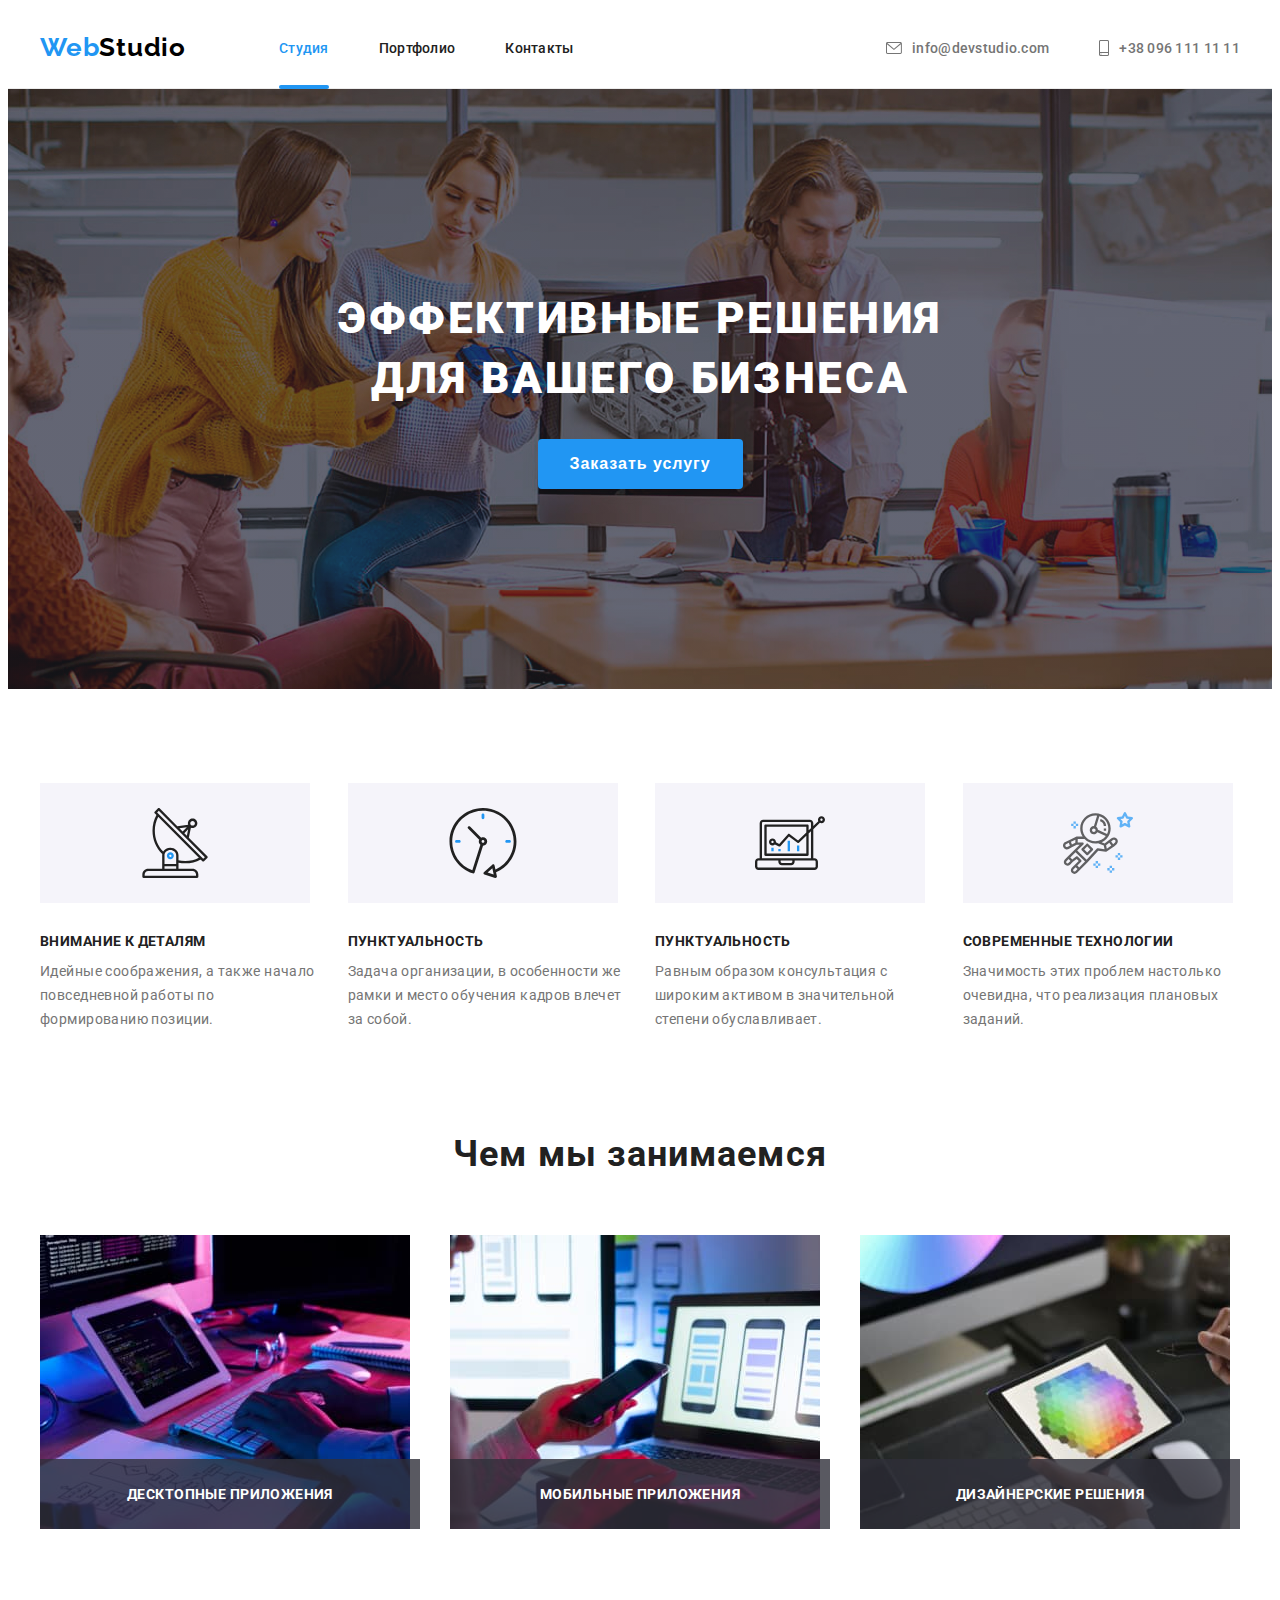
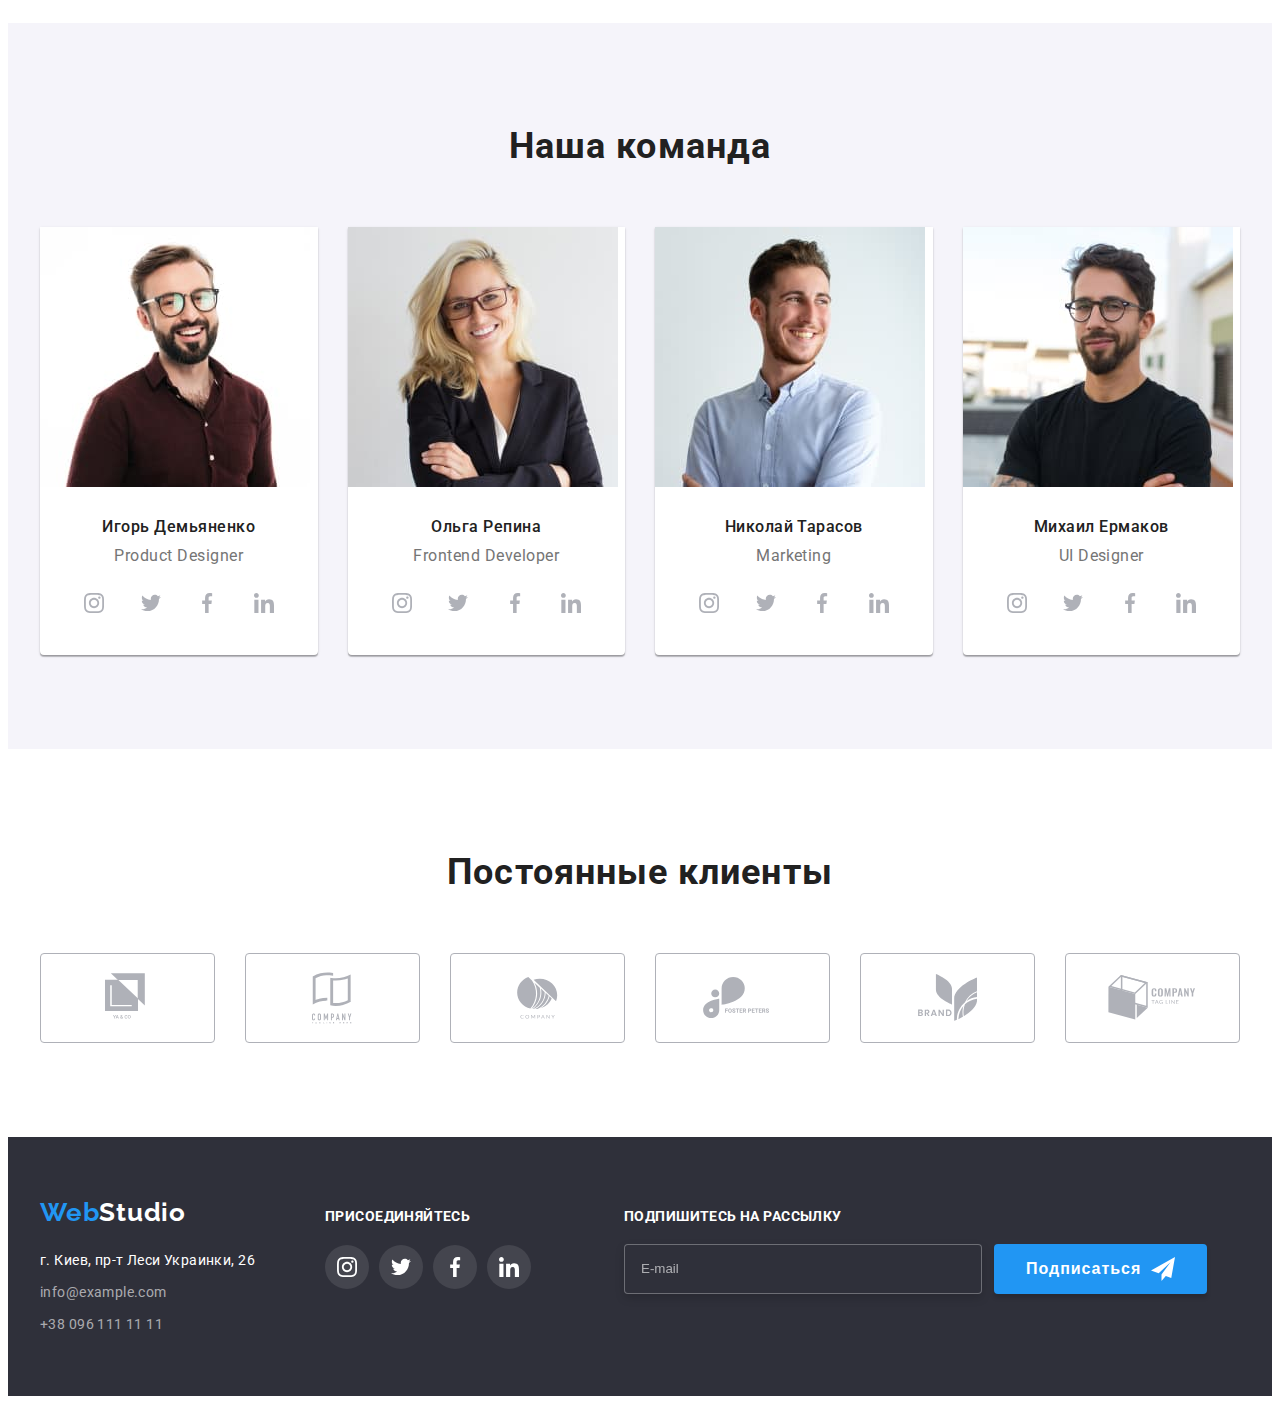
==== commit 8f6c79f6: "исправлены ошибки" ====
--- a/index.html
+++ b/index.html
@@ -34,7 +34,7 @@
                 <li class="mail-link__item">
                     <a class="mail-link link" href="mailto:info@devstudio.com"
                         lang="en">
-                        <svg class="mail-icon" width="16px" height="12px";>
+                        <svg class="mail-icon" width="16px" height="12px">
                             <use href="./img/sprite.svg#icon-envelope"></use>
                         </svg>
                         info@devstudio.com
@@ -163,19 +163,34 @@
                 <ul class="we-doing__list">
                     <li class="we-doing__item list">
                         <div class="we-doing__wrapper">
-                            <img src="img/our-work/coding.jpg" alt="верстка сайтов" width="370" height="294"> 
+                            <picture>
+                                <source srcset="./img/our-work/coding.jpg 1x,
+                                                ./img/our-work/coding@2x.jpg 2x"
+                                                media="(min-width: 1200px)"/>
+                                <img src="./img/our-work/coding.jpg" alt="верстка сайтов"/>
+                            </picture>
                             <p class="we-doing__overlay">Десктопные приложения</p>
                         </div>
                     </li>
                     <li class="we-doing__item list">
                         <div class="we-doing__wrapper">
-                            <img src="img/our-work/stylization.jpg" alt="стилизация под гаджеты" width="370" height="294">
+                            <picture>
+                                <source srcset="./img/our-work/stylization.jpg 1x,
+                                                ./img/our-work/stylization@2x.jpg 2x"
+                                                media="(min-width: 1200px)"/>
+                                <img src="./img/our-work/stylization.jpg" alt="стилизация под гаджеты"/>
+                            </picture>
                             <p class="we-doing__overlay">Мобильные приложения</p>
                         </div>
                     </li>
                     <li class="we-doing__item list">
                         <div class="we-doing__wrapper">
-                            <img src="img/our-work/design.jpg" alt="дизайн сайтов" width="370" height="294">
+                            <picture>
+                                <source srcset="./img/our-work/design.jpg 1x,
+                                                ./img/our-work/design@2x.jpg 2x"
+                                                media="(min-width: 1200px)"/>
+                                <img src="./img/our-work/design.jpg" alt="дизайн сайтов"/>
+                            </picture>
                             <p class="we-doing__overlay">Дизайнерские решения</p>
                         </div>
                     </li>
@@ -198,7 +213,7 @@
                                                 media="(min-width: 768px)"/>
                                 <source srcset="./img/our-team/mobile_Igor_demyanenko.jpg 1x,
                                                 ./img/our-team/mobile_Igor_demyanenko@2x.jpg 2x"
-                                                media="(min-width: 480px)"/>
+                                                media="(min-width: 320px)"/>
                                 <img src="./img/our-team/mobile_Igor_demyanenko.jpg" alt="Игорь Демьяненко" />
                             </picture>
                         </div>
@@ -248,7 +263,7 @@
                                                 media="(min-width: 768px)"/>
                                 <source srcset="./img/our-team/mobile_Olga_Repina.jpg 1x,
                                                 ./img/our-team/mobile_Olga_Repina@2x.jpg 2x"
-                                                media="(max-width: 767px)"/>
+                                                media="(min-width: 320px)"/>
                                 <img src="./img/our-team/mobile_Olga_Repina.jpg" alt="Ольга Репина" />
                             </picture>
                         </div>
@@ -298,7 +313,7 @@
                                                 media="(min-width: 768px)"/>
                                 <source srcset="./img/our-team/mobile_Nikolai_Tarasov.jpg 1x,
                                                 ./img/our-team/mobile_Nikolai_Tarasov@2x.jpg 2x"
-                                                media="(max-width: 767px)"/>
+                                                media="(min-width: 320px)"/>
                                 <img src="./img/our-team/mobile_Nikolai_Tarasov.jpg" alt="Николай Тарасов" />
                             </picture>
                         </div>
@@ -348,7 +363,7 @@
                                                 media="(min-width: 768px)"/>
                                 <source srcset="./img/our-team/mobile_Mikhail_Ermakov.jpg 1x,
                                                 ./img/our-team/mobile_Mikhail_Ermakov@2x.jpg 2x"
-                                                media="(max-width: 767px)"/>
+                                                media="(min-width: 320px)"/>
                                 <img src="./img/our-team/mobile_Mikhail_Ermakov.jpg" alt="Михаил Ермаков"/>
                             </picture>
                         </div>
--- a/css/main.min.css
+++ b/css/main.min.css
@@ -1,2 +1,2 @@
-:root{--main-font: "Roboto", sans-serif;--second-font: "Raleway", sans-serif;--main-color: #ffffff;--second-color: #2196f3;--bottom-background: #188ce8;--text-color: #212121;--second-text-color: #757575;--second-background: #2F303A;--team-background: #F5F4FA;--navigation__logo: #000000;--footer-logo: #ffffff;--icon-color: #AFB1B8;--section-pb: 94px;--section-pt: 94px;--main-animation: 250ms cubic-bezier(0.4, 0, 0.2, 1)}.visually-hidden{position:absolute !important;clip:rect(1px 1px 1px 1px);clip:rect(1px, 1px, 1px, 1px);padding:0 !important;border:0 !important;height:1px !important;width:1px !important;overflow:hidden}.section{padding-top:var(--section-pt);padding-bottom:var(--section-pb)}@media (max-width: 1199px){.section{padding-top:60px;padding-bottom:60px}}.body{font-family:var(--main-font);font-weight:400;background:var(--main-color)}h1,h2,h3,h4,h5,h6,p,b{margin:0}ul,ol{margin:0;padding:0}img{display:block}.link{text-decoration:none}.list{list-style:none}.address,.footer-social{font-style:normal}.container{width:100%;padding-left:15px;padding-right:15px}.header .container{display:flex;align-items:center;justify-content:space-between}@media (min-width: 480px){.container{width:480px;margin:0 auto}}@media (min-width: 768px){.container{width:768px}}@media (min-width: 1200px){.container{width:1200px}}.button{display:block;margin:0 auto;min-width:200px;padding:10px 32px;font-weight:700;font-size:16px;line-height:1.875em;letter-spacing:0.06em;cursor:pointer;color:var(--main-color);background:var(--second-color);box-shadow:0px 4px 4px rgba(0,0,0,0.15);border-radius:4px;border:none}.social__link{display:flex;justify-content:center;align-items:center;width:44px;height:44px;border-radius:50%;transition:background-color var(--main-animation)}.social__link:hover,.social__link:focus{background-color:var(--second-color)}.social__link:hover .social__icon,.social__link:focus .social__icon{fill:#ffffff}.logo{font-family:var(--second-font);font-weight:700;font-size:24px;line-height:1.166em;letter-spacing:0.03em;padding-top:24px;padding-bottom:25px;color:var(--navigation__logo);animation-duration:700ms}.web{color:var(--second-color)}@media screen and (min-width: 768px) and (max-width: 1199px){.logo{margin-right:88px}}@media screen and (min-width: 1200px){.logo{font-size:26px;line-height:1.192em;margin-right:93px}}.title{font-weight:700;font-size:36px;line-height:1.666em;text-align:center;letter-spacing:0.03em;color:var(--text-color);margin-bottom:50px}@media (max-width: 1199px){.title{margin-bottom:30px}}.social__list{display:flex;align-items:center;justify-content:space-between}.social__icon{fill:var(--icon-color);transition:fill var(--main-animation)}.backdrop{position:fixed;top:0;left:0;width:100vw;height:100vh;background-color:rgba(0,0,0,0.1);transition:all 250ms linear}.modal{position:absolute;top:50%;left:50%;transform:translate(-50%, -50%);min-width:450px;height:581px;background-color:var(--main-color);box-shadow:0px 1px 3px rgba(0,0,0,0.12),0px 1px 1px rgba(0,0,0,0.14),0px 2px 1px rgba(0,0,0,0.2);border-radius:4px;padding:40px}@media (min-width: 1200px){.modal{max-width:528px}}.modal__close-button{align-items:center;position:absolute;top:8px;right:8px;width:30px;height:30px;background:var(--main-color);border:1px solid rgba(0,0,0,0.1);border-radius:50%;cursor:pointer;transition:var(--main-animation)}.modal__close-button:hover,.modal__close-button:focus{fill:var(--second-color)}.is-hidden{opacity:0;visibility:hidden;pointer-events:none}.modal__title{font-weight:700;font-size:20px;line-height:1.15em;letter-spacing:0.03em;text-align:center;color:var(--text-color);margin-bottom:12px}.modal-form{display:flex;flex-direction:column}.modal-form__field{position:relative;font-family:var(--main-font);font-weight:400;font-size:12px;line-height:14px;letter-spacing:0.01em;color:#757575}.modal-form__input{width:100%;height:40px;border:1px solid rgba(33,33,33,0.2);border-radius:4px;padding-left:42px;transition:var(--main-animation)}.modal-form__input:focus{outline:none;border-color:var(--second-color)}.modal-form__input-wrapper{position:relative;display:block;margin-top:4px;margin-bottom:10px}.icon__modal{position:absolute;top:50%;left:12px;transform:translateY(-50%);transition:var(--main-animation)}.modal-form__input:focus+.icon__modal{fill:var(--second-color)}.modal-form__message{width:100%;height:120px;border:1px solid rgba(33,33,33,0.2);border-radius:4px;padding:12px 16px;resize:none;transition:var(--main-animation);margin-top:4px;margin-bottom:20px}.modal-form__message::placeholder{color:rgba(117,117,117,0.5)}.modal-form__message:focus{outline:none;border-color:var(--second-color)}.modal-form__check-desc{font-family:var(--main-font);font-style:normal;font-weight:400;font-size:14px;line-height:24px;letter-spacing:0.03em;color:var(--second-text-color);display:flex;flex-wrap:wrap;justify-content:center;align-items:center;margin-bottom:30px}@media (max-width: 1199px){.modal-form__check-desc{font-size:12px;line-height:1.4}}.modal-form__check-desc::before{display:block;content:"";width:16px;height:15px;border:1px solid #212121;cursor:pointer;margin-right:8px}.modal-form__term:checked+.modal-form__check-desc::before{background-image:url(../img/icon-check.svg);background-position:center;border:none}.modal-form__term:focus+.modal-form__check-desc::before{outline:1px solid #2196F3}.modal-form__contract{text-decoration-line:underline;color:var(--second-color)}.modal__btn{display:block;align-items:center;margin:0 auto;padding:10px 55px;font-family:var(--main-font);font-weight:700;font-size:16px;line-height:30px;letter-spacing:0.06em;cursor:pointer;min-width:200px;color:var(--main-color);background-color:var(--second-color);box-shadow:0px 4px 4px rgba(0,0,0,0.15);border-radius:4px;border:none;transition:var(--main-animation)}.modal__btn:focus,.modal__btn:hover{background-color:var(--bottom-background)}@media screen and (max-width: 767px){.navigation__list{display:none}.list-link{display:none}.burger-btn{background-color:transparent;cursor:pointer;border:none;padding:0;transition:fill var(--main-animation)}.burger-btn:hover,.burger-btn:focus{fill:var(--second-color)}.icon-burger{width:40px;height:40px}.mobile-menu__close-btn{position:absolute;top:10px;right:15px;background-color:transparent;cursor:pointer;border:none;padding:0;transition:fill var(--main-animation)}.mobile-menu__close-btn:hover,.mobile-menu__close-btn:focus{fill:var(--second-color)}.mobile-menu__close-icon{width:40px;height:40px}.mobile-menu{display:flex;flex-direction:column;justify-content:space-between;position:fixed;top:0;left:50%;width:100vw;max-width:480px;height:100vh;padding:48px 40px;background-color:var(--main-color);transform:translateY(-100%) translateX(-50%);transition:transform 250ms linear}.is-open{transform:translateY(0) translateX(-50%);z-index:100}.mobile-menu__link{font-weight:500;font-size:40px;line-height:1.175em;text-align:center;letter-spacing:0.02em;color:var(--text-color)}.mobile-menu__link:hover,.mobile-menu__link:focus{color:var(--second-color);transform:scaleX(1);opacity:1}.mobile-menu__link--current{color:var(--second-color)}.mobile-menu__item:not(:last-child){margin-bottom:32px}.mobile-menu__contacts{font-weight:500;font-size:34px;line-height:1.333em;letter-spacing:0.02em;margin-top:auto;margin-bottom:64px}.mobile-menu__tel{margin-bottom:32px}.mobile-menu__tel-link{color:var(--second-color)}.mobile-menu__mail-link{font-size:24px;line-height:1.16em;color:var(--second-text-color)}.mobile-menu__social{display:flex;flex-wrap:wrap}.mobile-menu__network:not(:last-child){border-right:1px solid rgba(33,33,33,0.2);padding-right:10px}.mobile-menu__network:not(:first-child){padding-left:10px}.mobile-menu__social-link{display:flex;flex-wrap:wrap;font-weight:500;font-size:18px;line-height:1.22em;letter-spacing:0.02em;color:var(--second-color);cursor:pointer}}.header{padding-top:16px;padding-bottom:16px;border-bottom:1px solid #ECECEC}@media screen and (min-width: 768px){.burger-btn{display:none}.mobile-menu{display:none}.header{padding:0}.navigation{display:flex;align-items:center}.navigation__list{display:flex;align-items:center}.navigation__item:not(:last-child){margin-right:50px;position:relative}.navigation__link{font-weight:500;font-size:14px;line-height:1.143em;letter-spacing:0.02em;color:var(--text-color);padding-top:32px;padding-bottom:32px;transition:color var(--main-animation)}.navigation__link:hover,.navigation__link:focus{color:var(--second-color)}.navigation__link--current{color:var(--second-color)}.navigation__link--current::after{content:"";display:block;width:100%;height:4px;background-color:var(--second-color);position:absolute;border-radius:2px;margin-top:28px}.list-link{display:flex;flex-direction:column}.list-link__item:not(:last-child){margin-bottom:10px}.mail-link,.tel-link{font-weight:500;font-size:14px;line-height:1.143em;letter-spacing:0.02em;color:var(--second-text-color);display:flex;align-items:center;padding-top:5px;padding-bottom:5px;transition:color var(--main-animation)}.mail-link:focus,.mail-link:hover,.tel-link:focus,.tel-link:hover{color:var(--second-color)}.mail-link:focus svg,.mail-link:hover svg,.tel-link:focus svg,.tel-link:hover svg{fill:var(--second-color)}.mail-icon{margin-right:10px;fill:var(--second-text-color);transition:fill var(--main-animation)}.tel-icon{margin-right:10px;fill:var(--second-text-color);transition:fill var(--main-animation)}}@media screen and (min-width: 1200px){.list-link{display:flex;flex-direction:row;margin-left:auto}.mail-link,.tel-link{padding-top:10px;padding-bottom:10px}.tel-link__item{margin-left:50px}}.hero{background-image:linear-gradient(to right, rgba(47,48,58,0.4), rgba(47,48,58,0.4)),url(../img/mobile-hero.jpg);background-size:cover;background-repeat:no-repeat;background-position:center;background-color:var(--second-background);max-width:1600px;margin:0 auto}@media (min-device-pixel-ratio: 2), (-webkit-min-device-pixel-ratio: 2), (min-resolution: 192dpi), (min-resolution: 2dppx){.hero{background-image:linear-gradient(to left, rgba(47,48,58,0.4), rgba(47,48,58,0.4)),url(../img/mobile-hero@2x.jpg)}}@media (min-width: 481px){.hero{max-width:768px;background-image:linear-gradient(to left, rgba(47,48,58,0.4), rgba(47,48,58,0.4)),url(../img/tablet-hero.jpg)}}@media (min-width: 481px) and (min-device-pixel-ratio: 2), (min-width: 481px) and (-webkit-min-device-pixel-ratio: 2), (min-width: 481px) and (min-resolution: 192dpi), (min-width: 481px) and (min-resolution: 2dppx){.hero{background-image:linear-gradient(to left, rgba(47,48,58,0.4), rgba(47,48,58,0.4)),url(../img/tablet-hero@2x.jpg)}}@media (min-width: 769px){.hero{max-width:1600px;background-image:linear-gradient(to left, rgba(47,48,58,0.4), rgba(47,48,58,0.4)),url(../img/desktop-hero.jpg)}}@media (min-width: 769px) and (min-device-pixel-ratio: 2), (min-width: 769px) and (-webkit-min-device-pixel-ratio: 2), (min-width: 769px) and (min-resolution: 192dpi), (min-width: 769px) and (min-resolution: 2dppx){.hero{background-image:linear-gradient(to left, rgba(47,48,58,0.4), rgba(47,48,58,0.4)),url(../img/desktop-hero@2x.jpg)}}.hero .container{padding:200px 0}.hero__title{padding-left:15px;padding-right:15px;font-weight:900;font-size:26px;line-height:1.6em;letter-spacing:0.06em;text-transform:uppercase;text-align:center;color:var(--main-color);margin-bottom:30px;margin-left:auto;margin-right:auto}@media (min-width: 1200px){.hero__title{font-size:44px;line-height:1.363em;max-width:696px}}.hero__button{transition:var(--main-animation)}.hero__button:hover,.hero__button:focus{background-color:var(--bottom-background)}.advantages{padding-bottom:0}.advantages__title{font-weight:700;font-size:14px;line-height:1.143em;letter-spacing:0.03em;text-transform:uppercase;color:var(--text-color);margin-bottom:10px}@media (max-width: 768px){.advantages__title{text-align:center}}.advantages__list{margin-top:-30px;margin-left:-30px}@media (min-width: 768px){.advantages__list{display:flex;justify-content:center;flex-wrap:wrap}}.advantages__item{margin-top:30px;margin-left:30px;flex-basis:calc(100% / 4 - 30px)}.advantages__container{display:flex;align-items:center;justify-content:center;height:120px;background-color:var(--team-background);margin-bottom:30px}@media (min-width: 1200px){.advantages__container{width:270px}}.advantages__description{font-size:14px;line-height:1.714em;letter-spacing:0.03em;color:var(--second-text-color)}@media screen and (max-width: 1199px){.we-doing{display:none}}.we-doing__list{display:flex;flex-wrap:wrap;margin-left:-30px;margin-top:-30px}.we-doing__item{flex-basis:calc(100% / 3 - 30px);margin-left:30px;margin-top:30px}.we-doing__wrapper{position:relative}.we-doing__wrapper>.we-doing__overlay{position:absolute;bottom:0%;left:0%;width:100%;padding:27px 0px;font-weight:700;font-size:14px;line-height:16px;text-align:center;letter-spacing:0.03em;text-transform:uppercase;background-color:rgba(47,48,58,0.8);color:var(--main-color)}.team{background:var(--team-background);padding-top:var(--section-pt);padding-bottom:var(--section-pb)}@media (max-width: 1199px){.team{padding-top:60px;padding-bottom:60px}}.team__list{margin-left:-30px;margin-top:-30px}@media (min-width: 768px){.team__list{display:flex;flex-wrap:wrap;justify-content:center}}.team__item{flex-basis:calc(100% / 4 - 30px);margin-left:30px;margin-top:30px;background-color:var(--main-color);box-shadow:0px 1px 3px rgba(0,0,0,0.12),0px 1px 1px rgba(0,0,0,0.14),0px 2px 1px rgba(0,0,0,0.2);border-radius:0px 0px 4px 4px}@media (min-width: 768px){.team__item{flex-basis:calc(100% / 2 - 30px)}}@media (min-width: 1200px){.team__item{flex-basis:calc(100% / 4 - 30px)}}.team__content{padding:30px 32px}.team__name{font-weight:500;font-size:16px;line-height:1.187em;letter-spacing:0.03em;text-align:center;margin-bottom:10px;color:var(--text-color)}.team__position{font-size:16px;line-height:1.187em;letter-spacing:0.03em;text-align:center;color:var(--second-text-color);margin-bottom:16px}.client{padding-top:var(--section-pt);padding-bottom:var(--section-pb)}@media (max-width: 1199px){.client{padding-top:60px;padding-bottom:60px}}.clients__list{display:flex;flex-wrap:wrap;margin-left:-30px;margin-top:-30px}.clients__link{display:flex;justify-content:center;align-items:center;height:90px;border:1px solid #AFB1B8;box-sizing:border-box;border-radius:4px;transition:border-color var(--main-animation)}.clients__link:hover,.clients__link:focus{border-color:#2196F3}.clients__link:hover>.clients__icon,.clients__link:focus>.clients__icon{fill:#2196F3}.clients__icon{display:flex;background-position:center;fill:var(--icon-color);transition:fill var(--main-animation)}.clients__item{flex-basis:calc(100% / 2 - 30px);margin-left:30px;margin-top:30px}@media (min-width: 768px){.clients__item{flex-basis:calc(100% / 3 - 30px)}}@media (min-width: 1200px){.clients__item{flex-basis:calc(100% / 6 - 30px)}}.portfolio__list{display:flex;flex-wrap:wrap;margin-bottom:40px}@media (min-width: 768px){.portfolio__list{margin-bottom:30px;justify-content:center}}@media (min-width: 1200px){.portfolio__list{margin-bottom:50px}}.portfolio__item{margin-top:15px}.portfolio__item:not(:last-child){margin-right:8px}.portfolio__button{display:block;margin:0 auto;padding:6px 22px;font-weight:500;font-size:16px;line-height:1.625em;letter-spacing:0.03em;cursor:pointer;background-color:var(--team-background);color:var(--text-color);border-radius:4px;border:0;transition:color var(--main-animation),background-color 250ms cubic-bezier(0.4, 0, 0.2, 1),box-shadow var(--main-animation)}.portfolio__button:hover,.portfolio__button:focus{background-color:var(--second-color);color:var(--main-color);box-shadow:0px 3px 1px rgba(0,0,0,0.1),0px 1px 2px rgba(0,0,0,0.08),0px 2px 2px rgba(0,0,0,0.12)}.portfolio-cards__list{margin-left:-30px;margin-top:-30px}@media (min-width: 768px){.portfolio-cards__list{display:flex;flex-wrap:wrap}}.portfolio-cards__item{margin-left:30px;margin-top:30px;background-color:var(--main-color)}@media (min-width: 768px){.portfolio-cards__item{flex-basis:calc(100% / 2 - 30px)}}@media (min-width: 1200px){.portfolio-cards__item{flex-basis:calc(100% / 4 - 30px)}}.portfolio-cards__link{display:block;transition:box-shadow var(--main-animation)}.portfolio-cards__link:hover,.portfolio-cards__link:focus{box-shadow:0px 1px 1px rgba(0,0,0,0.12),0px 4px 4px rgba(0,0,0,0.06),1px 4px 6px rgba(0,0,0,0.16)}.portfolio-cards__content{padding:20px 24px;border:1px solid #eee;border-top:0;box-sizing:border-box}.title-cards{font-weight:700;font-size:18px;line-height:2em;letter-spacing:0.05em;margin-bottom:4px;color:var(--text-color)}.cards-about{font-size:16px;line-height:1.875em;letter-spacing:0.03em;color:var(--second-text-color)}.portfolio-cards__wrapper{position:relative;overflow:hidden}.overlay{position:absolute;top:0;left:0;height:100%;background-color:rgba(33,150,243,0.9);font-weight:normal;font-size:18px;line-height:28px;letter-spacing:0.03em;color:#ffffff;padding:63px 24px;overflow:auto;transform:translateY(100%);transition:transform var(--main-animation)}.portfolio-cards__link:hover .overlay,.portfolio-cards__link:focus .overlay{transform:translateY(0%)}.footer{margin:0;padding-top:0;padding-bottom:0;background-color:var(--second-background);padding-top:60px;padding-bottom:60px}.footer__logo{color:var(--footer-logo)}@media (min-width: 768px){.footer__logo{margin-right:0}}.footer__container{align-items:baseline}@media (min-width: 1200px){.footer__container{display:flex}}@media (min-width: 768px){.footer-wrapper{display:flex;justify-content:space-around;align-items:baseline}}@media (max-width: 1199px){.footer-wrapper{margin-bottom:60px;text-align:center}}.footer__address{display:inline-block}@media (min-width: 768px){.footer__address{margin-right:70px}}@media (max-width: 767px){.footer__address{margin-bottom:60px}}.address{margin-top:20px}.address__link:not(:first-child){margin-top:8px}.map__link{font-size:14px;line-height:1.714em;letter-spacing:0.03em;color:var(--main-color);transition:color 250ms cubic-bezier(0.4, 0, 0.2, 1)}.mail__link-footer,.tel__link-footer{font-size:14px;line-height:1.714em;letter-spacing:0.03em;color:rgba(255,255,255,0.6);transition:color 250ms cubic-bezier(0.4, 0, 0.2, 1)}.map__link:focus,.map__link:hover,.mail__link-footer:focus,.mail__link-footer:hover,.tel__link-footer:focus,.tel__link-footer:hover{color:var(--second-color)}.footer-icon{min-width:206px}@media (min-width: 1200px){.footer-icon{margin-right:93px}}.footer-social{font-family:var(--main-font);font-weight:700;font-size:14px;line-height:16px;letter-spacing:0.03em;text-transform:uppercase;color:var(--main-color)}@media (max-width: 1199px){.footer-social{display:block;text-align:center}}.footer-social__item:not(:last-child){margin-right:10px}.footer-social__list{justify-content:center;margin-top:20px}.footer-social__link{background-color:rgba(255,255,255,0.1)}.footer-social__icon{fill:#fff}.subscription{display:flex;margin-left:auto;flex-direction:column}@media (max-width: 769px){.subscription{display:block}}.subscription__form{display:flex;margin-top:20px}@media (max-width: 1199px){.subscription__form{display:block;margin-left:auto;margin-right:auto}}.subscription__input{width:358px;height:50px;border:1px solid rgba(255,255,255,0.3);box-sizing:border-box;filter:drop-shadow(0px 4px 4px rgba(0,0,0,0.15));border-radius:4px;background-color:var(--second-background);color:var(--main-color);padding-left:16px}.subscription__input::placeholder{color:rgba(255,255,255,0.6)}@media (max-width: 767px){.subscription__input{width:100%;margin-right:0px}}@media (min-width: 768px) and (max-width: 1199px){.subscription__input{width:450px}}.subscription__btn{display:flex;align-items:center;margin-left:12px}@media (max-width: 1199px){.subscription__btn{margin-left:auto;margin-right:auto;margin-top:20px}}.btn__icon{margin-left:10px;fill:var(--main-color)}
+:root{--main-font: "Roboto", sans-serif;--second-font: "Raleway", sans-serif;--main-color: #ffffff;--second-color: #2196f3;--bottom-background: #188ce8;--text-color: #212121;--second-text-color: #757575;--second-background: #2F303A;--team-background: #F5F4FA;--navigation__logo: #000000;--footer-logo: #ffffff;--icon-color: #AFB1B8;--section-pb: 94px;--section-pt: 94px;--main-animation: 250ms cubic-bezier(0.4, 0, 0.2, 1)}.visually-hidden{position:absolute !important;clip:rect(1px 1px 1px 1px);clip:rect(1px, 1px, 1px, 1px);padding:0 !important;border:0 !important;height:1px !important;width:1px !important;overflow:hidden}.section{padding-top:var(--section-pt);padding-bottom:var(--section-pb)}@media (max-width: 1199px){.section{padding-top:60px;padding-bottom:60px}}.body{font-family:var(--main-font);font-weight:400;background:var(--main-color)}h1,h2,h3,h4,h5,h6,p,b{margin:0}ul,ol{margin:0;padding:0}img{display:block;max-width:100%;height:auto}.link{text-decoration:none}.list{list-style:none}.address,.footer-social{font-style:normal}.container{width:100%;padding-left:15px;padding-right:15px}.header .container{display:flex;align-items:center;justify-content:space-between}@media (min-width: 480px){.container{width:480px;margin:0 auto}}@media (min-width: 768px){.container{width:768px}}@media (min-width: 1200px){.container{width:1200px}}.button{display:block;margin:0 auto;min-width:200px;padding:10px 32px;font-weight:700;font-size:16px;line-height:1.875em;letter-spacing:0.06em;cursor:pointer;color:var(--main-color);background:var(--second-color);box-shadow:0px 4px 4px rgba(0,0,0,0.15);border-radius:4px;border:none}.social__link{display:flex;justify-content:center;align-items:center;width:44px;height:44px;border-radius:50%;transition:background-color var(--main-animation)}.social__link:hover,.social__link:focus{background-color:var(--second-color)}.social__link:hover .social__icon,.social__link:focus .social__icon{fill:#ffffff}.logo{font-family:var(--second-font);font-weight:700;font-size:24px;line-height:1.166em;letter-spacing:0.03em;padding-top:24px;padding-bottom:25px;color:var(--navigation__logo);animation-duration:700ms}.web{color:var(--second-color)}@media screen and (min-width: 768px) and (max-width: 1199px){.logo{margin-right:88px}}@media screen and (min-width: 1200px){.logo{font-size:26px;line-height:1.192em;margin-right:93px}}.title{font-weight:700;font-size:36px;line-height:1.666em;text-align:center;letter-spacing:0.03em;color:var(--text-color);margin-bottom:50px}@media (max-width: 1199px){.title{margin-bottom:30px}}.social__list{display:flex;align-items:center;justify-content:center}@media (min-width: 1200px){.social__list{justify-content:space-between}}.social__item:not(:last-child){margin-right:10px}.social__icon{fill:var(--icon-color);transition:fill var(--main-animation)}.backdrop{position:fixed;top:0;left:0;width:100vw;height:100vh;background-color:rgba(0,0,0,0.1);transition:all 250ms linear}.modal{position:absolute;top:50%;left:50%;transform:translate(-50%, -50%);min-width:450px;height:581px;background-color:var(--main-color);box-shadow:0px 1px 3px rgba(0,0,0,0.12),0px 1px 1px rgba(0,0,0,0.14),0px 2px 1px rgba(0,0,0,0.2);border-radius:4px;padding:40px}@media (min-width: 1200px){.modal{max-width:528px}}.modal__close-button{align-items:center;position:absolute;top:8px;right:8px;width:30px;height:30px;background:var(--main-color);border:1px solid rgba(0,0,0,0.1);border-radius:50%;cursor:pointer;transition:var(--main-animation)}.modal__close-button:hover,.modal__close-button:focus{fill:var(--second-color)}.is-hidden{opacity:0;visibility:hidden;pointer-events:none}.modal__title{font-weight:700;font-size:20px;line-height:1.15em;letter-spacing:0.03em;text-align:center;color:var(--text-color);margin-bottom:12px}.modal-form{display:flex;flex-direction:column}.modal-form__field{position:relative;font-family:var(--main-font);font-weight:400;font-size:12px;line-height:14px;letter-spacing:0.01em;color:#757575}.modal-form__input{width:100%;height:40px;border:1px solid rgba(33,33,33,0.2);border-radius:4px;padding-left:42px;transition:var(--main-animation)}.modal-form__input:focus{outline:none;border-color:var(--second-color)}.modal-form__input-wrapper{position:relative;display:block;margin-top:4px;margin-bottom:10px}.icon__modal{position:absolute;top:50%;left:12px;transform:translateY(-50%);transition:var(--main-animation)}.modal-form__input:focus+.icon__modal{fill:var(--second-color)}.modal-form__message{width:100%;height:120px;border:1px solid rgba(33,33,33,0.2);border-radius:4px;padding:12px 16px;resize:none;transition:var(--main-animation);margin-top:4px;margin-bottom:20px}.modal-form__message::placeholder{color:rgba(117,117,117,0.5)}.modal-form__message:focus{outline:none;border-color:var(--second-color)}.modal-form__check-desc{font-family:var(--main-font);font-style:normal;font-weight:400;font-size:14px;line-height:24px;letter-spacing:0.03em;color:var(--second-text-color);display:flex;flex-wrap:wrap;justify-content:center;align-items:center;margin-bottom:30px}@media (max-width: 1199px){.modal-form__check-desc{font-size:12px;line-height:1.4}}.modal-form__check-desc::before{display:block;content:"";width:16px;height:15px;border:1px solid #212121;cursor:pointer;margin-right:8px}.modal-form__term:checked+.modal-form__check-desc::before{background-image:url(../img/icon-check.svg);background-position:center;border:none}.modal-form__term:focus+.modal-form__check-desc::before{outline:1px solid #2196F3}.modal-form__contract{text-decoration-line:underline;color:var(--second-color)}.modal__btn{display:block;align-items:center;margin:0 auto;padding:10px 55px;font-family:var(--main-font);font-weight:700;font-size:16px;line-height:30px;letter-spacing:0.06em;cursor:pointer;min-width:200px;color:var(--main-color);background-color:var(--second-color);box-shadow:0px 4px 4px rgba(0,0,0,0.15);border-radius:4px;border:none;transition:var(--main-animation)}.modal__btn:focus,.modal__btn:hover{background-color:var(--bottom-background)}@media screen and (max-width: 767px){.navigation__list{display:none}.list-link{display:none}.burger-btn{background-color:transparent;cursor:pointer;border:none;padding:0;transition:fill var(--main-animation)}.burger-btn:hover,.burger-btn:focus{fill:var(--second-color)}.icon-burger{width:40px;height:40px}.mobile-menu__close-btn{position:absolute;top:10px;right:15px;background-color:transparent;cursor:pointer;border:none;padding:0;transition:fill var(--main-animation)}.mobile-menu__close-btn:hover,.mobile-menu__close-btn:focus{fill:var(--second-color)}.mobile-menu__close-icon{width:40px;height:40px}.mobile-menu{display:flex;flex-direction:column;justify-content:space-between;position:fixed;top:0;left:50%;width:100vw;max-width:480px;height:100vh;padding:48px 40px;background-color:var(--main-color);transform:translateY(-100%) translateX(-50%);transition:transform 250ms linear}.is-open{transform:translateY(0) translateX(-50%);z-index:100}.mobile-menu__link{font-weight:500;font-size:40px;line-height:1.175em;text-align:center;letter-spacing:0.02em;color:var(--text-color)}.mobile-menu__link:hover,.mobile-menu__link:focus{color:var(--second-color);transform:scaleX(1);opacity:1}.mobile-menu__link--current{color:var(--second-color)}.mobile-menu__item:not(:last-child){margin-bottom:32px}.mobile-menu__contacts{font-weight:500;font-size:34px;line-height:1.333em;letter-spacing:0.02em;margin-top:auto;margin-bottom:64px}.mobile-menu__tel{margin-bottom:32px}.mobile-menu__tel-link{color:var(--second-color)}.mobile-menu__mail-link{font-size:24px;line-height:1.16em;color:var(--second-text-color)}.mobile-menu__social{display:flex;flex-wrap:wrap}.mobile-menu__network:not(:last-child){border-right:1px solid rgba(33,33,33,0.2);padding-right:10px}.mobile-menu__network:not(:first-child){padding-left:10px}.mobile-menu__social-link{display:flex;flex-wrap:wrap;font-weight:500;font-size:18px;line-height:1.22em;letter-spacing:0.02em;color:var(--second-color);cursor:pointer}}.header{padding-top:16px;padding-bottom:16px;border-bottom:1px solid #ECECEC}@media screen and (min-width: 768px){.burger-btn{display:none}.mobile-menu{display:none}.header{padding:0}.navigation{display:flex;align-items:center}.navigation__list{display:flex;align-items:center}.navigation__item:not(:last-child){margin-right:50px;position:relative}.navigation__link{font-weight:500;font-size:14px;line-height:1.143em;letter-spacing:0.02em;color:var(--text-color);padding-top:32px;padding-bottom:32px;transition:color var(--main-animation)}.navigation__link:hover,.navigation__link:focus{color:var(--second-color)}.navigation__link--current{color:var(--second-color)}.navigation__link--current::after{content:"";display:block;width:100%;height:4px;background-color:var(--second-color);position:absolute;border-radius:2px;margin-top:28px}.list-link{display:flex;flex-direction:column}.list-link__item:not(:last-child){margin-bottom:10px}.mail-link,.tel-link{font-weight:500;font-size:14px;line-height:1.143em;letter-spacing:0.02em;color:var(--second-text-color);display:flex;align-items:center;padding-top:5px;padding-bottom:5px;transition:color var(--main-animation)}.mail-link:focus,.mail-link:hover,.tel-link:focus,.tel-link:hover{color:var(--second-color)}.mail-link:focus svg,.mail-link:hover svg,.tel-link:focus svg,.tel-link:hover svg{fill:var(--second-color)}.mail-icon{margin-right:10px;fill:var(--second-text-color);transition:fill var(--main-animation)}.tel-icon{margin-right:10px;fill:var(--second-text-color);transition:fill var(--main-animation)}}@media screen and (min-width: 1200px){.list-link{display:flex;flex-direction:row;margin-left:auto}.mail-link,.tel-link{padding-top:10px;padding-bottom:10px}.tel-link__item{margin-left:50px}}.hero{background-image:linear-gradient(to right, rgba(47,48,58,0.4), rgba(47,48,58,0.4)),url(../img/mobile-hero.jpg);background-size:cover;background-repeat:no-repeat;background-position:center;background-color:var(--second-background);max-width:1600px;margin:0 auto}@media (min-device-pixel-ratio: 2), (-webkit-min-device-pixel-ratio: 2), (min-resolution: 192dpi), (min-resolution: 2dppx){.hero{background-image:linear-gradient(to left, rgba(47,48,58,0.4), rgba(47,48,58,0.4)),url(../img/mobile-hero@2x.jpg)}}@media (min-width: 481px){.hero{max-width:768px;background-image:linear-gradient(to left, rgba(47,48,58,0.4), rgba(47,48,58,0.4)),url(../img/tablet-hero.jpg)}}@media (min-width: 481px) and (min-device-pixel-ratio: 2), (min-width: 481px) and (-webkit-min-device-pixel-ratio: 2), (min-width: 481px) and (min-resolution: 192dpi), (min-width: 481px) and (min-resolution: 2dppx){.hero{background-image:linear-gradient(to left, rgba(47,48,58,0.4), rgba(47,48,58,0.4)),url(../img/tablet-hero@2x.jpg)}}@media (min-width: 769px){.hero{max-width:1600px;background-image:linear-gradient(to left, rgba(47,48,58,0.4), rgba(47,48,58,0.4)),url(../img/desktop-hero.jpg)}}@media (min-width: 769px) and (min-device-pixel-ratio: 2), (min-width: 769px) and (-webkit-min-device-pixel-ratio: 2), (min-width: 769px) and (min-resolution: 192dpi), (min-width: 769px) and (min-resolution: 2dppx){.hero{background-image:linear-gradient(to left, rgba(47,48,58,0.4), rgba(47,48,58,0.4)),url(../img/desktop-hero@2x.jpg)}}.hero .container{padding:200px 0}.hero__title{padding-left:15px;padding-right:15px;font-weight:900;font-size:26px;line-height:1.6em;letter-spacing:0.06em;text-transform:uppercase;text-align:center;color:var(--main-color);margin-bottom:30px;margin-left:auto;margin-right:auto}@media (min-width: 1200px){.hero__title{font-size:44px;line-height:1.363em;max-width:696px}}.hero__button{transition:var(--main-animation)}.hero__button:hover,.hero__button:focus{background-color:var(--bottom-background)}.advantages{padding-bottom:0}@media (max-width: 1199px){.advantages{padding-bottom:60px}}.advantages__title{font-weight:700;font-size:14px;line-height:1.143em;letter-spacing:0.03em;text-transform:uppercase;color:var(--text-color);margin-bottom:10px}@media (max-width: 768px){.advantages__title{text-align:center}}.advantages__list{margin-top:-30px;margin-left:-30px}@media (min-width: 768px){.advantages__list{display:flex;justify-content:center;flex-wrap:wrap}}.advantages__item{margin-top:30px;margin-left:30px}@media (min-width: 768px){.advantages__item{flex-basis:calc(100% / 2 - 30px)}}@media (min-width: 1200px){.advantages__item{flex-basis:calc(100% / 4 - 30px)}}.advantages__container{display:flex;align-items:center;justify-content:center;height:120px;background-color:var(--team-background);margin-bottom:30px}@media (min-width: 1200px){.advantages__container{width:270px}}.advantages__description{font-size:14px;line-height:1.714em;letter-spacing:0.03em;color:var(--second-text-color)}@media screen and (max-width: 1199px){.we-doing{display:none}}.we-doing__list{display:flex;flex-wrap:wrap;margin-left:-30px;margin-top:-30px}.we-doing__item{flex-basis:calc(100% / 3 - 30px);margin-left:30px;margin-top:30px}.we-doing__wrapper{position:relative}.we-doing__wrapper>.we-doing__overlay{position:absolute;bottom:0%;left:0%;width:100%;padding:27px 0px;font-weight:700;font-size:14px;line-height:16px;text-align:center;letter-spacing:0.03em;text-transform:uppercase;background-color:rgba(47,48,58,0.8);color:var(--main-color)}.team{background:var(--team-background);padding-top:var(--section-pt);padding-bottom:var(--section-pb)}@media (max-width: 1199px){.team{padding-top:60px;padding-bottom:60px}}.team__list{margin-left:-30px;margin-top:-30px}@media (min-width: 768px){.team__list{display:flex;flex-wrap:wrap;justify-content:center}}.team__item{flex-basis:calc(100% / 4 - 30px);margin-left:30px;margin-top:30px;background-color:var(--main-color);box-shadow:0px 1px 3px rgba(0,0,0,0.12),0px 1px 1px rgba(0,0,0,0.14),0px 2px 1px rgba(0,0,0,0.2);border-radius:0px 0px 4px 4px}@media (min-width: 768px){.team__item{flex-basis:calc(100% / 2 - 30px)}}@media (min-width: 1200px){.team__item{flex-basis:calc(100% / 4 - 30px)}}.team__content{padding:30px 32px}.team__name{font-weight:500;font-size:16px;line-height:1.187em;letter-spacing:0.03em;text-align:center;margin-bottom:10px;color:var(--text-color)}.team__position{font-size:16px;line-height:1.187em;letter-spacing:0.03em;text-align:center;color:var(--second-text-color);margin-bottom:16px}.client{padding-top:var(--section-pt);padding-bottom:var(--section-pb)}@media (max-width: 1199px){.client{padding-top:60px;padding-bottom:60px}}.clients__list{display:flex;flex-wrap:wrap;margin-left:-30px;margin-top:-30px}.clients__link{display:flex;justify-content:center;align-items:center;height:90px;border:1px solid #AFB1B8;box-sizing:border-box;border-radius:4px;transition:border-color var(--main-animation)}.clients__link:hover,.clients__link:focus{border-color:#2196F3}.clients__link:hover>.clients__icon,.clients__link:focus>.clients__icon{fill:#2196F3}.clients__icon{display:flex;background-position:center;fill:var(--icon-color);transition:fill var(--main-animation)}.clients__item{flex-basis:calc(100% / 2 - 30px);margin-left:30px;margin-top:30px}@media (min-width: 768px){.clients__item{flex-basis:calc(100% / 3 - 30px)}}@media (min-width: 1200px){.clients__item{flex-basis:calc(100% / 6 - 30px)}}.portfolio__list{display:flex;flex-wrap:wrap;margin-bottom:70px}@media (min-width: 768px){.portfolio__list{margin-bottom:30px;justify-content:center}}@media (min-width: 1200px){.portfolio__list{margin-bottom:50px}}.portfolio__item{margin-top:15px}.portfolio__item:not(:last-child){margin-right:8px}.portfolio__button{display:block;margin:0 auto;padding:6px 22px;font-weight:500;font-size:16px;line-height:1.625em;letter-spacing:0.03em;cursor:pointer;background-color:var(--team-background);color:var(--text-color);border-radius:4px;border:0;transition:color var(--main-animation),background-color 250ms cubic-bezier(0.4, 0, 0.2, 1),box-shadow var(--main-animation)}.portfolio__button:hover,.portfolio__button:focus{background-color:var(--second-color);color:var(--main-color);box-shadow:0px 3px 1px rgba(0,0,0,0.1),0px 1px 2px rgba(0,0,0,0.08),0px 2px 2px rgba(0,0,0,0.12)}.portfolio-cards__list{margin-left:-30px;margin-top:-30px}@media (min-width: 768px){.portfolio-cards__list{display:flex;flex-wrap:wrap}}.portfolio-cards__item{display:flex;margin-left:30px;margin-top:30px;background-color:var(--main-color)}@media (min-width: 768px){.portfolio-cards__item{flex-basis:calc(100% / 2 - 30px)}}@media (min-width: 1200px){.portfolio-cards__item{flex-basis:calc(100% / 4 - 30px)}}.portfolio-cards__link{display:flex;flex-direction:column;transition:box-shadow var(--main-animation)}.portfolio-cards__link:hover,.portfolio-cards__link:focus{box-shadow:0px 1px 1px rgba(0,0,0,0.12),0px 4px 4px rgba(0,0,0,0.06),1px 4px 6px rgba(0,0,0,0.16)}.portfolio-cards__content{flex-grow:1;padding:20px 24px;border:1px solid #eee;border-top:0;box-sizing:border-box}.title-cards{font-weight:700;font-size:18px;line-height:2em;letter-spacing:0.05em;margin-bottom:4px;color:var(--text-color)}.cards-about{font-size:16px;line-height:1.875em;letter-spacing:0.03em;color:var(--second-text-color)}.portfolio-cards__wrapper{position:relative;overflow:hidden}.overlay{position:absolute;top:0;left:0;height:100%;background-color:rgba(33,150,243,0.9);font-weight:normal;font-size:18px;line-height:28px;letter-spacing:0.03em;color:#ffffff;padding:63px 24px;overflow:auto;transform:translateY(100%);transition:transform var(--main-animation)}.portfolio-cards__link:hover .overlay,.portfolio-cards__link:focus .overlay{transform:translateY(0%)}.footer{margin:0;padding-top:0;padding-bottom:0;background-color:var(--second-background);padding-top:60px;padding-bottom:60px}.footer__logo{color:var(--footer-logo)}@media (min-width: 768px){.footer__logo{margin-right:0}}.footer__container{align-items:baseline}@media (min-width: 1200px){.footer__container{display:flex}}@media (min-width: 768px){.footer-wrapper{display:flex;justify-content:space-around;align-items:baseline}}@media (max-width: 1199px){.footer-wrapper{margin-bottom:60px;text-align:center}}.footer__address{display:inline-block}@media (min-width: 768px){.footer__address{margin-right:70px}}@media (max-width: 767px){.footer__address{margin-bottom:60px}}.address{margin-top:20px}.address__link:not(:first-child){margin-top:8px}.map__link{font-size:14px;line-height:1.714em;letter-spacing:0.03em;color:var(--main-color);transition:color 250ms cubic-bezier(0.4, 0, 0.2, 1)}.mail__link-footer,.tel__link-footer{font-size:14px;line-height:1.714em;letter-spacing:0.03em;color:rgba(255,255,255,0.6);transition:color 250ms cubic-bezier(0.4, 0, 0.2, 1)}.map__link:focus,.map__link:hover,.mail__link-footer:focus,.mail__link-footer:hover,.tel__link-footer:focus,.tel__link-footer:hover{color:var(--second-color)}.footer-icon{min-width:206px}@media (min-width: 1200px){.footer-icon{margin-right:93px}}.footer-social{font-family:var(--main-font);font-weight:700;font-size:14px;line-height:16px;letter-spacing:0.03em;text-transform:uppercase;color:var(--main-color)}@media (max-width: 1199px){.footer-social{display:block;text-align:center}}.footer-social__item:not(:last-child){margin-right:10px}.footer-social__list{justify-content:center;margin-top:20px}.footer-social__link{background-color:rgba(255,255,255,0.1)}.footer-social__icon{fill:#fff}.subscription{display:flex;flex-direction:column}@media (max-width: 769px){.subscription{display:block}}.subscription__form{display:flex;margin-top:20px}@media (max-width: 1199px){.subscription__form{display:block;margin-left:auto;margin-right:auto}}.subscription__input{width:358px;height:50px;border:1px solid rgba(255,255,255,0.3);box-sizing:border-box;filter:drop-shadow(0px 4px 4px rgba(0,0,0,0.15));border-radius:4px;background-color:var(--second-background);color:var(--main-color);padding-left:16px}.subscription__input::placeholder{color:rgba(255,255,255,0.6)}@media (max-width: 767px){.subscription__input{width:100%;margin-right:0px}}@media (min-width: 768px) and (max-width: 1199px){.subscription__input{width:450px}}.subscription__btn{display:flex;align-items:center;margin-left:12px}@media (max-width: 1199px){.subscription__btn{margin-left:auto;margin-right:auto;margin-top:20px}}.btn__icon{margin-left:10px;fill:var(--main-color)}
 /*# sourceMappingURL=main.min.css.map */